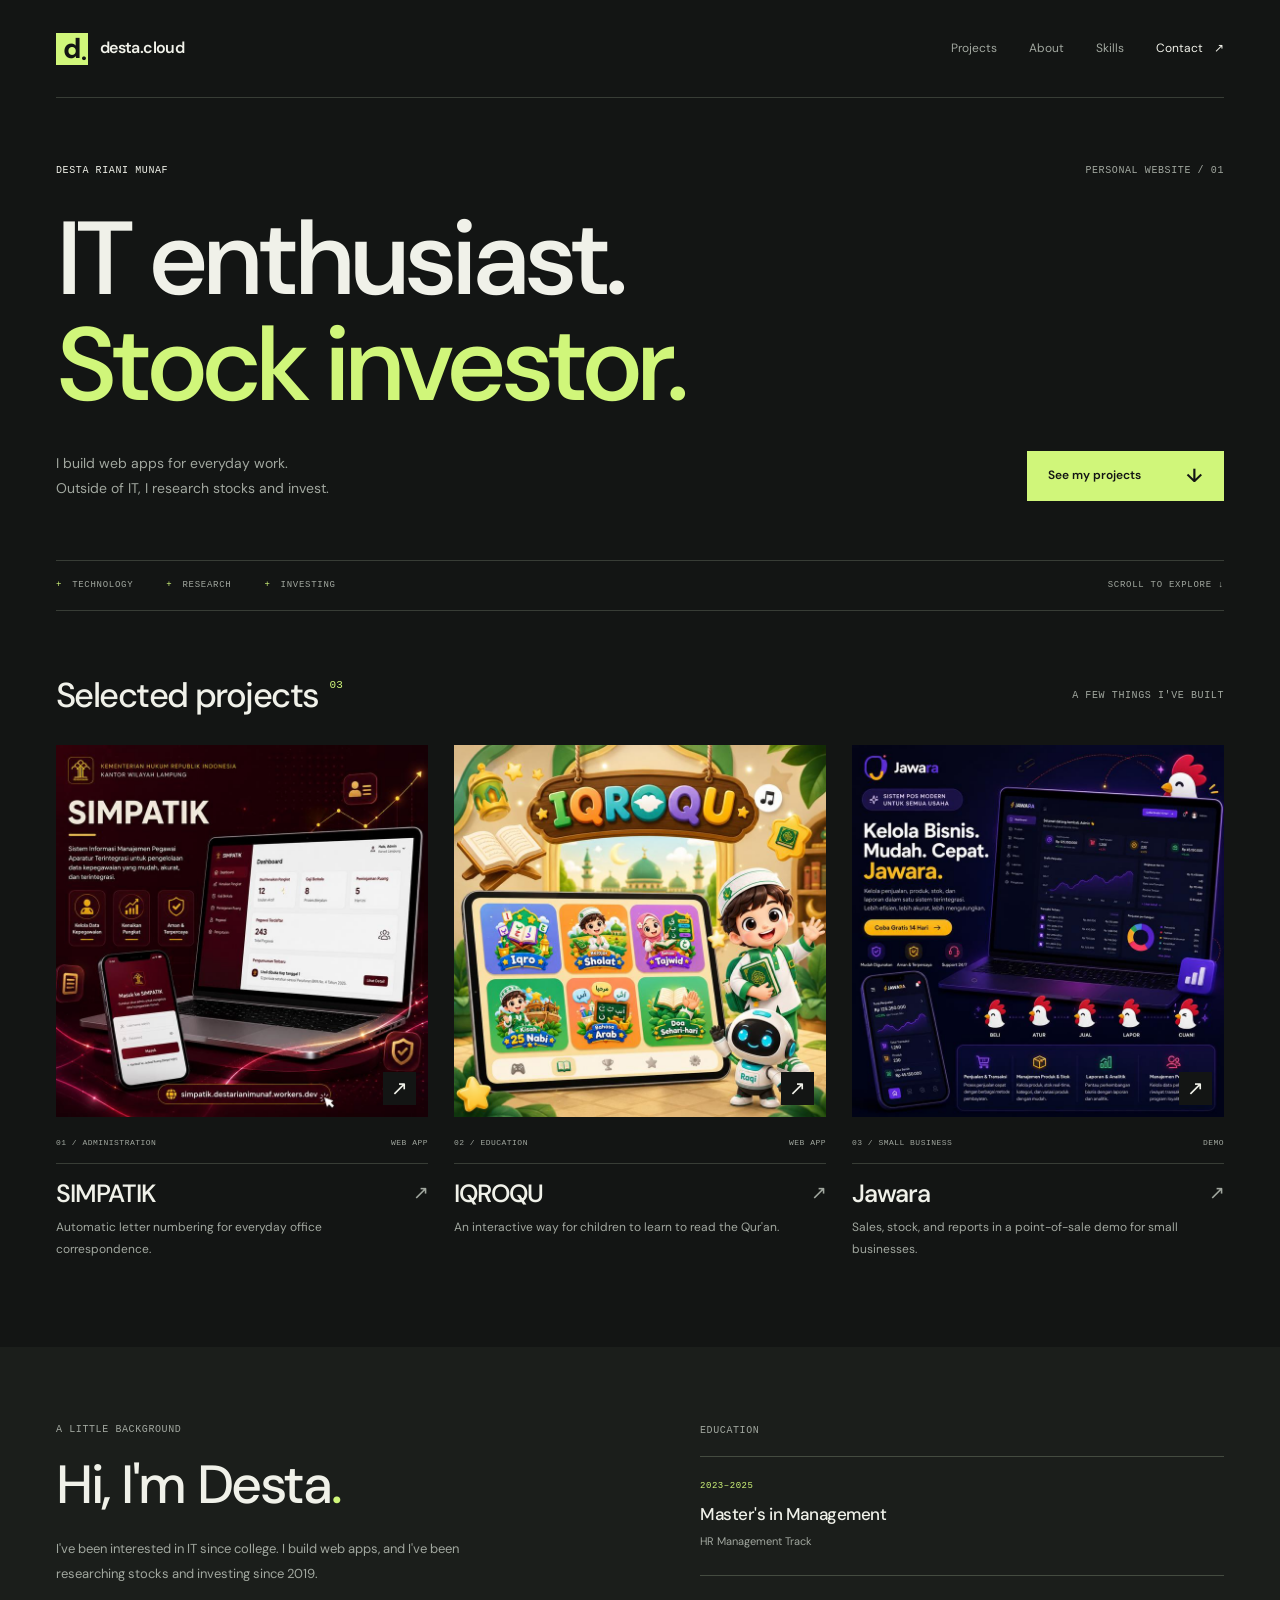
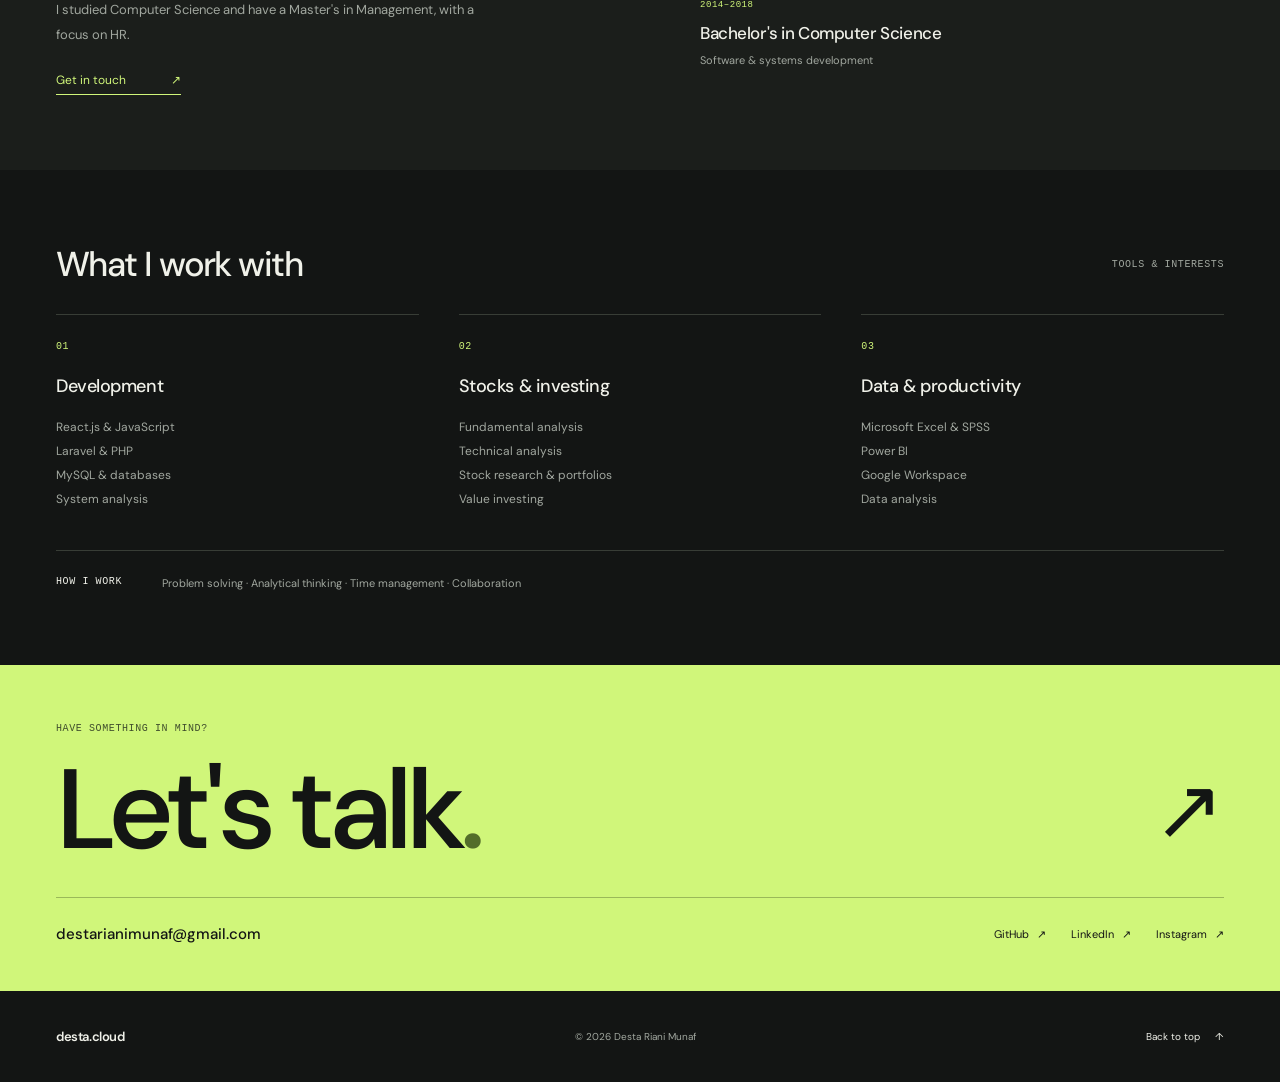
==== index.html @ 2fbb6d24 "Match the home link accessible name to its visible label Co-Authored-By: Devin AI <158243242+devin-a" ====
<!doctype html>
<html lang="en">
<head>
  <meta charset="utf-8">
  <meta name="viewport" content="width=device-width, initial-scale=1">
  <meta name="description" content="Desta Riani Munaf. IT enthusiast and stock investor. A selection of web projects, background, and contact details.">
  <meta name="theme-color" content="#131514">
  <title>Desta Riani Munaf | IT &amp; Investing</title>
  <link rel="icon" href="assets/favicon.svg" type="image/svg+xml">
  <link rel="preload" href="assets/dm-sans-latin.woff2" as="font" type="font/woff2" crossorigin>
  <link rel="stylesheet" href="styles.css">
  <script src="main.js" defer></script>
</head>
<body>
  <a class="skip-link" href="#main-content">Skip to content</a>
  <header class="site-header" id="home">
    <div class="wrap header-inner">
      <a class="wordmark" href="#home" aria-label="desta.cloud, home"><span class="brand-symbol" aria-hidden="true">d<span>.</span></span>desta.cloud</a>
      <nav class="navigation" aria-label="Main navigation" id="navigation">
        <a href="#karya">Projects</a><a href="#about">About</a><a href="#skills">Skills</a><a href="#contact">Contact <span aria-hidden="true">↗</span></a>
      </nav>
      <button class="menu-toggle" type="button" aria-expanded="false" aria-controls="navigation" hidden><span class="menu-label">Menu</span><span class="menu-icon" aria-hidden="true"></span></button>
    </div>
  </header>
  <main id="main-content">
    <section class="hero wrap" aria-labelledby="hero-title">
      <div class="hero-kicker"><p class="label">Desta Riani Munaf</p><span class="label hero-index">Personal website / 01</span></div>
      <h1 id="hero-title">IT enthusiast.<br><span>Stock investor.</span></h1>
      <div class="hero-bottom">
        <p>I build web apps for everyday work.<br>Outside of IT, I research stocks and invest.</p>
        <a class="button" href="#karya">See my projects <span aria-hidden="true">↓</span></a>
      </div>
      <div class="hero-rule" aria-hidden="true"><span>Technology</span><span>Research</span><span>Investing</span><span class="rule-end">Scroll to explore ↓</span></div>
    </section>
    <section class="work-section wrap" id="karya" aria-labelledby="work-title">
      <div class="section-heading"><h2 id="work-title">Selected projects<span class="count">03</span></h2><p class="label">A few things I've built</p></div>
      <div class="project-grid">
        <article class="project">
          <a class="project-cover" href="https://simpatik.destarianimunaf.workers.dev" target="_blank" rel="noopener noreferrer" aria-label="Open SIMPATIK (opens in a new tab)"><img src="assets/simpatik.jpg" alt="SIMPATIK project artwork showing the correspondence dashboard" width="760" height="760" loading="lazy"><span class="cover-link" aria-hidden="true">↗</span></a>
          <div class="project-meta label"><span>01 / Administration</span><span>Web app</span></div>
          <h3><a href="https://simpatik.destarianimunaf.workers.dev" target="_blank" rel="noopener noreferrer">SIMPATIK <span aria-hidden="true">↗</span><span class="sr-only"> (opens in a new tab)</span></a></h3>
          <p>Automatic letter numbering for everyday office correspondence.</p>
        </article>
        <article class="project">
          <a class="project-cover" href="https://iqroqu.destarianimunaf.workers.dev" target="_blank" rel="noopener noreferrer" aria-label="Open IQROQU (opens in a new tab)"><img src="assets/iqroqu.jpg" alt="IQROQU project artwork with Qur'an learning activities for children" width="760" height="760" loading="lazy"><span class="cover-link" aria-hidden="true">↗</span></a>
          <div class="project-meta label"><span>02 / Education</span><span>Web app</span></div>
          <h3><a href="https://iqroqu.destarianimunaf.workers.dev" target="_blank" rel="noopener noreferrer">IQROQU <span aria-hidden="true">↗</span><span class="sr-only"> (opens in a new tab)</span></a></h3>
          <p>An interactive way for children to learn to read the Qur'an.</p>
        </article>
        <article class="project">
          <a class="project-cover" href="https://destarianimunaf.github.io/jawara_demo/" target="_blank" rel="noopener noreferrer" aria-label="Open Jawara (opens in a new tab)"><img src="assets/jawara.jpg" alt="Jawara project artwork showing its point-of-sale dashboard" width="760" height="760" loading="lazy"><span class="cover-link" aria-hidden="true">↗</span></a>
          <div class="project-meta label"><span>03 / Small business</span><span>Demo</span></div>
          <h3><a href="https://destarianimunaf.github.io/jawara_demo/" target="_blank" rel="noopener noreferrer">Jawara <span aria-hidden="true">↗</span><span class="sr-only"> (opens in a new tab)</span></a></h3>
          <p>Sales, stock, and reports in a point-of-sale demo for small businesses.</p>
        </article>
      </div>
    </section>
    <section class="about-section" id="about" aria-labelledby="about-title">
      <div class="wrap about-grid">
        <div class="section-intro"><p class="label">A little background</p><h2 id="about-title">Hi, I'm Desta<span>.</span></h2><p>I've been interested in IT since college. I build web apps, and I've been researching stocks and investing since 2019.</p><p>I studied Computer Science and have a Master's in Management, with a focus on HR.</p><a class="inline-link" href="#contact">Get in touch <span aria-hidden="true">↗</span></a></div>
        <div class="education" id="education"><h3 class="label">Education</h3><div class="education-row"><span class="label">2023–2025</span><div><h4>Master's in Management</h4><p>HR Management Track</p></div></div><div class="education-row"><span class="label">2014–2018</span><div><h4>Bachelor's in Computer Science</h4><p>Software &amp; systems development</p></div></div></div>
      </div>
    </section>
    <section class="skills-section wrap" id="skills" aria-labelledby="skills-title">
      <div class="section-heading"><h2 id="skills-title">What I work with</h2><p class="label">Tools &amp; interests</p></div>
      <div class="skills-grid">
        <div class="skill-group"><span class="label skill-number">01</span><h3>Development</h3><ul><li>React.js &amp; JavaScript</li><li>Laravel &amp; PHP</li><li>MySQL &amp; databases</li><li>System analysis</li></ul></div>
        <div class="skill-group"><span class="label skill-number">02</span><h3>Stocks &amp; investing</h3><ul><li>Fundamental analysis</li><li>Technical analysis</li><li>Stock research &amp; portfolios</li><li>Value investing</li></ul></div>
        <div class="skill-group"><span class="label skill-number">03</span><h3>Data &amp; productivity</h3><ul><li>Microsoft Excel &amp; SPSS</li><li>Power BI</li><li>Google Workspace</li><li>Data analysis</li></ul></div>
      </div>
      <p class="working-style"><span class="label">How I work</span>Problem solving · Analytical thinking · Time management · Collaboration</p>
    </section>
    <section class="contact-section" id="contact" aria-labelledby="contact-title">
      <div class="wrap contact-inner"><p class="label">Have something in mind?</p><a class="contact-title" href="mailto:destarianimunaf@gmail.com"><h2 id="contact-title">Let's talk<span>.</span></h2><span class="contact-arrow" aria-hidden="true">↗</span></a><div class="contact-bottom"><a class="email-link" href="mailto:destarianimunaf@gmail.com">destarianimunaf@gmail.com</a><nav class="social-links" aria-label="Social links"><a href="https://github.com/destarianimunaf" target="_blank" rel="noopener noreferrer">GitHub <span aria-hidden="true">↗</span><span class="sr-only"> (opens in a new tab)</span></a><a href="https://linkedin.com/in/destarianimunaf" target="_blank" rel="noopener noreferrer">LinkedIn <span aria-hidden="true">↗</span><span class="sr-only"> (opens in a new tab)</span></a><a href="https://instagram.com/destarianimunaf" target="_blank" rel="noopener noreferrer">Instagram <span aria-hidden="true">↗</span><span class="sr-only"> (opens in a new tab)</span></a></nav></div></div>
    </section>
  </main>
  <footer class="site-footer wrap"><a class="footer-brand" href="#home">desta.cloud</a><p>© 2026 Desta Riani Munaf</p><a class="back-top" href="#home">Back to top <span aria-hidden="true">↑</span></a></footer>
</body>
</html>
---- styles.css ----
@font-face {
  font-family: "DM Sans";
  font-style: normal;
  font-weight: 100 1000;
  font-display: swap;
  src: url("assets/dm-sans-latin.woff2") format("woff2");
}

:root {
  --background: #131514;
  --surface: #1b1e1b;
  --text: #f0f1e9;
  --muted: #a1a79f;
  --line: #383d36;
  --accent: #d0f67a;
  --mono: "SFMono-Regular", Consolas, "Liberation Mono", monospace;
  color-scheme: dark;
}
* { box-sizing: border-box; }
html { scroll-behavior: smooth; scroll-padding-top: 32px; }
body { margin: 0; color: var(--text); background: var(--background); font-family: "DM Sans", sans-serif; font-size: 15px; line-height: 1.65; -webkit-font-smoothing: antialiased; }
::selection { background: var(--accent); color: var(--background); }
a { color: inherit; text-decoration: none; }
button { font: inherit; }
img { display: block; max-width: 100%; height: auto; }
h1, h2, h3, h4, p { margin: 0; }
h1, h2, h3, h4 { line-height: 1.1; }
:focus-visible { outline: 2px solid var(--accent); outline-offset: 6px; }
.wrap { width: min(1240px, calc(100% - 112px)); margin-inline: auto; }
.label { color: var(--muted); font: 10px/1.6 var(--mono); letter-spacing: .06em; text-transform: uppercase; }
.sr-only { position: absolute; width: 1px; height: 1px; padding: 0; overflow: hidden; clip-path: inset(50%); white-space: nowrap; border: 0; }
.skip-link { position: fixed; top: -100px; left: 16px; z-index: 10; padding: 12px 20px; background: var(--accent); color: var(--background); }
.skip-link:focus { top: 12px; }

.header-inner { min-height: 98px; display: flex; align-items: center; justify-content: space-between; border-bottom: 1px solid var(--line); }
.wordmark { display: inline-flex; align-items: center; gap: 12px; font-size: 16px; font-weight: 600; letter-spacing: -.04em; }
.brand-symbol { display: grid; place-content: center; position: relative; width: 32px; height: 32px; background: var(--accent); color: var(--background); font-size: 28px; font-weight: 800; line-height: 1; }
.brand-symbol > span { position: absolute; right: 2px; bottom: 1px; font-size: 23px; }
.navigation { display: flex; align-items: center; gap: 32px; }
.navigation a { color: var(--muted); padding: 10px 0; font-size: 12px; }
.navigation a:last-child { color: var(--text); }
.navigation a span { margin-left: 8px; }
.navigation a:hover, .social-links a:hover, .back-top:hover, .email-link:hover { color: var(--accent); }
.menu-toggle { display: none; }

.hero { padding-top: 65px; }
.hero-kicker { display: flex; align-items: center; justify-content: space-between; }
.hero-kicker > p { color: var(--text); }
h1 { margin-top: 27px; font-size: clamp(60px, 8.1vw, 118px); font-weight: 550; line-height: 1.02; letter-spacing: -.065em; }
h1 > span { color: var(--accent); }
.hero-bottom { margin-top: 33px; display: flex; align-items: flex-end; justify-content: space-between; gap: 24px; }
.hero-bottom > p { color: var(--muted); font-size: 14px; line-height: 1.8; }
.button { display: inline-flex; align-items: center; justify-content: space-between; gap: 45px; padding: 14px 20px; color: var(--background); background: var(--accent); font-size: 12px; font-weight: 600; border: 1px solid var(--accent); }
.button > span { font-size: 19px; line-height: 1; }
.button:hover { background: var(--text); border-color: var(--text); }
.hero-rule { display: flex; gap: 33px; margin-top: 59px; padding: 17px 0; border-top: 1px solid var(--line); border-bottom: 1px solid var(--line); color: var(--muted); text-transform: uppercase; font: 9px/1.7 var(--mono); letter-spacing: .08em; }
.hero-rule > span:not(:last-child)::before { content: "+"; color: var(--accent); margin-right: 10px; }
.hero-rule .rule-end { margin-left: auto; }

.work-section { padding-top: 66px; padding-bottom: 86px; }
.section-heading { display: flex; align-items: center; justify-content: space-between; gap: 24px; margin-bottom: 30px; }
h2 { font-size: clamp(28px, 2.7vw, 38px); font-weight: 500; letter-spacing: -.045em; }
.count { display: inline-block; margin-left: 11px; vertical-align: top; color: var(--accent); font: 11px/1.5 var(--mono); letter-spacing: 0; }
.project-grid { display: grid; grid-template-columns: repeat(3, minmax(0, 1fr)); gap: 26px; }
.project-cover { position: relative; display: block; overflow: hidden; background: var(--surface); aspect-ratio: 1; }
.project-cover img { width: 100%; height: 100%; object-fit: cover; transition: transform .25s ease; }
.project-cover:hover img { transform: scale(1.025); }
.cover-link { position: absolute; right: 12px; bottom: 12px; width: 33px; height: 33px; display: grid; place-content: center; background: var(--background); color: var(--text); font-size: 20px; }
.project-meta { display: flex; align-items: center; justify-content: space-between; gap: 10px; margin-top: 20px; padding-bottom: 13px; border-bottom: 1px solid var(--line); font-size: 8px; }
.project h3 { margin-top: 16px; font-size: 25px; font-weight: 550; letter-spacing: -.04em; }
.project h3 a { display: flex; align-items: center; justify-content: space-between; }
.project h3 a > span[aria-hidden] { color: var(--muted); font-size: 19px; }
.project h3 a:hover, .project h3 a:hover > span[aria-hidden] { color: var(--accent); }
.project > p { max-width: 340px; margin-top: 10px; color: var(--muted); font-size: 12px; line-height: 1.8; }

.about-section { background: var(--surface); padding: 75px 0; }
.about-grid { display: grid; grid-template-columns: 1fr 1fr; gap: 120px; align-items: center; }
.section-intro h2 { margin-top: 18px; font-size: clamp(35px, 4.2vw, 58px); }
.section-intro h2 > span { color: var(--accent); }
.section-intro > p:not(.label) { max-width: 430px; color: var(--muted); margin-top: 22px; font-size: 13px; line-height: 1.9; }
.section-intro > p + p:not(.label) { margin-top: 12px; }
.inline-link { display: inline-flex; align-items: center; gap: 45px; margin-top: 23px; padding-bottom: 4px; border-bottom: 1px solid var(--accent); color: var(--accent); font-size: 12px; }
.inline-link:hover { color: var(--text); border-color: var(--text); }
.education > h3 { padding-bottom: 17px; }
.education-row { padding: 22px 0 25px; border-top: 1px solid #444b40; display: flex; flex-direction: column; gap: 10px; }
.education-row > span { color: var(--accent); font-size: 9px; }
.education-row h4 { font-weight: 500; font-size: 17px; line-height: 1.4; letter-spacing: -.025em; }
.education-row p { color: var(--muted); font-size: 11px; margin-top: 5px; }

.skills-section { padding-top: 76px; padding-bottom: 73px; }
.skills-grid { display: grid; grid-template-columns: repeat(3, minmax(0, 1fr)); gap: 40px; }
.skill-group { border-top: 1px solid var(--line); padding-top: 17px; }
.skill-number { color: var(--accent); }
.skill-group h3 { font-size: 18px; letter-spacing: -.025em; font-weight: 500; margin-top: 20px; }
.skill-group ul { list-style: none; padding: 0; margin: 18px 0 0; color: var(--muted); font-size: 12px; line-height: 2; }
.working-style { display: flex; gap: 40px; padding-top: 23px; margin-top: 39px; border-top: 1px solid var(--line); font-size: 11px; color: var(--muted); }
.working-style > span { flex: 0 0 auto; color: var(--text); }

.contact-section { background: var(--accent); color: var(--background); padding: 56px 0 45px; }
.contact-section .label { color: #404e2d; }
.contact-title { display: flex; align-items: center; justify-content: space-between; gap: 25px; margin-top: 17px; border-bottom: 1px solid #9ab959; padding-bottom: 30px; }
.contact-title:focus-visible, .contact-section a:focus-visible { outline-color: var(--background); }
.contact-title h2 { font-size: clamp(65px, 8.8vw, 120px); font-weight: 550; line-height: 1; letter-spacing: -.065em; }
.contact-title h2 > span { color: #536d2a; }
.contact-arrow { font-size: 85px; line-height: 1; font-weight: 300; transition: transform .2s ease; }
.contact-title:hover .contact-arrow { transform: translate(4px, -4px); }
.contact-bottom { display: flex; align-items: center; justify-content: space-between; gap: 30px; margin-top: 24px; }
.email-link { font-size: 15px; font-weight: 500; overflow-wrap: anywhere; }
.social-links { display: flex; gap: 25px; font-size: 11px; }
.social-links a > span[aria-hidden] { margin-left: 5px; }
.contact-section .email-link:hover, .contact-section .social-links a:hover { color: var(--background); text-decoration: underline; text-underline-offset: 5px; }
.site-footer { min-height: 91px; display: flex; align-items: center; justify-content: space-between; gap: 20px; }
.footer-brand { font-weight: 600; font-size: 13px; letter-spacing: -.03em; }
.site-footer > p { font-size: 10px; color: var(--muted); }
.back-top { font-size: 10px; }
.back-top span { margin-left: 12px; }

@media (max-width: 1000px) {
  .wrap { width: calc(100% - 72px); }
  .hero { padding-top: 53px; }
  h1 { font-size: clamp(60px, 9vw, 90px); }
  .project-grid { gap: 20px; }
  .project-meta { font-size: 7px; letter-spacing: 0; }
  .project h3 { font-size: 23px; }
  .about-grid { gap: 65px; }
  .contact-bottom { align-items: flex-start; }
  .social-links { gap: 15px; }
}
@media (max-width: 700px) {
  .wrap { width: calc(100% - 40px); }
  .header-inner { min-height: 78px; flex-wrap: wrap; }
  .wordmark { font-size: 14px; gap: 9px; }
  .brand-symbol { width: 29px; height: 29px; font-size: 25px; }
  .navigation { width: 100%; order: 3; padding: 9px 0 18px; justify-content: space-between; gap: 12px; }
  .navigation a { font-size: 11px; }
  .js .menu-toggle { display: flex; align-items: center; gap: 12px; padding: 13px 0 13px 13px; background: none; border: 0; color: var(--text); font-size: 11px; cursor: pointer; }
  .menu-icon, .menu-icon::after { display: block; width: 17px; height: 1px; background: currentColor; }
  .menu-icon { position: relative; }
  .menu-icon::after { content: ""; position: absolute; top: 5px; }
  .menu-toggle[aria-expanded="true"] .menu-icon { transform: rotate(45deg); }
  .menu-toggle[aria-expanded="true"] .menu-icon::after { top: 0; transform: rotate(90deg); }
  .js .navigation { display: none; }
  .js .navigation.is-open { display: flex; }
  .hero { padding-top: 38px; }
  .hero-kicker .label { font-size: 9px; }
  .hero-index { display: none; }
  h1 { margin-top: 23px; font-size: clamp(39px, 9.7vw, 65px); letter-spacing: -.06em; line-height: 1.12; }
  .hero-bottom { display: block; margin-top: 24px; }
  .hero-bottom > p { font-size: 12px; }
  .button { margin-top: 24px; padding: 12px 16px; font-size: 11px; gap: 35px; }
  .hero-rule { margin-top: 34px; gap: 0; justify-content: space-between; font-size: 7px; }
  .hero-rule > span:not(:last-child)::before { margin-right: 7px; }
  .hero-rule .rule-end { display: none; }
  .work-section { padding-top: 37px; padding-bottom: 48px; }
  .section-heading { align-items: flex-start; margin-bottom: 22px; }
  .section-heading > p { display: none; }
  h2 { font-size: 27px; }
  .count { font-size: 9px; margin-left: 8px; }
  .project-grid { grid-template-columns: 1fr; gap: 35px; }
  .project-cover { aspect-ratio: 1.08; }
  .project-meta { margin-top: 15px; font-size: 8px; letter-spacing: .03em; }
  .project h3 { font-size: 25px; }
  .project > p { max-width: 100%; font-size: 12px; }
  .about-section { padding: 44px 0 29px; }
  .about-grid { grid-template-columns: 1fr; gap: 37px; }
  .section-intro h2 { font-size: 37px; }
  .section-intro > p:not(.label) { font-size: 12px; margin-top: 17px; }
  .education-row { padding-block: 19px; }
  .skills-section { padding-top: 45px; padding-bottom: 42px; }
  .skills-grid { grid-template-columns: 1fr; gap: 24px; }
  .skill-group { display: grid; grid-template-columns: 31px 1fr; column-gap: 8px; padding-top: 17px; }
  .skill-number { padding-top: 3px; }
  .skill-group h3 { margin-top: 0; font-size: 17px; line-height: 1.4; }
  .skill-group ul { grid-column: 2; margin-top: 10px; }
  .working-style { display: block; margin-top: 28px; font-size: 10px; line-height: 2; }
  .working-style > span { display: block; margin-bottom: 8px; }
  .contact-section { padding: 37px 0 31px; }
  .contact-title { padding-bottom: 23px; }
  .contact-title h2 { font-size: clamp(58px, 16vw, 90px); }
  .contact-arrow { font-size: 52px; }
  .contact-bottom { display: block; margin-top: 20px; }
  .email-link { font-size: 13px; }
  .social-links { gap: 24px; margin-top: 22px; font-size: 10px; }
  .site-footer { display: grid; grid-template-columns: 1fr auto; gap: 8px; padding-block: 24px; }
  .site-footer > p { order: 3; grid-column: 1 / -1; font-size: 9px; }
}
@media (prefers-reduced-motion: reduce) {
  html { scroll-behavior: auto; }
  *, *::before, *::after { transition: none !important; }
}
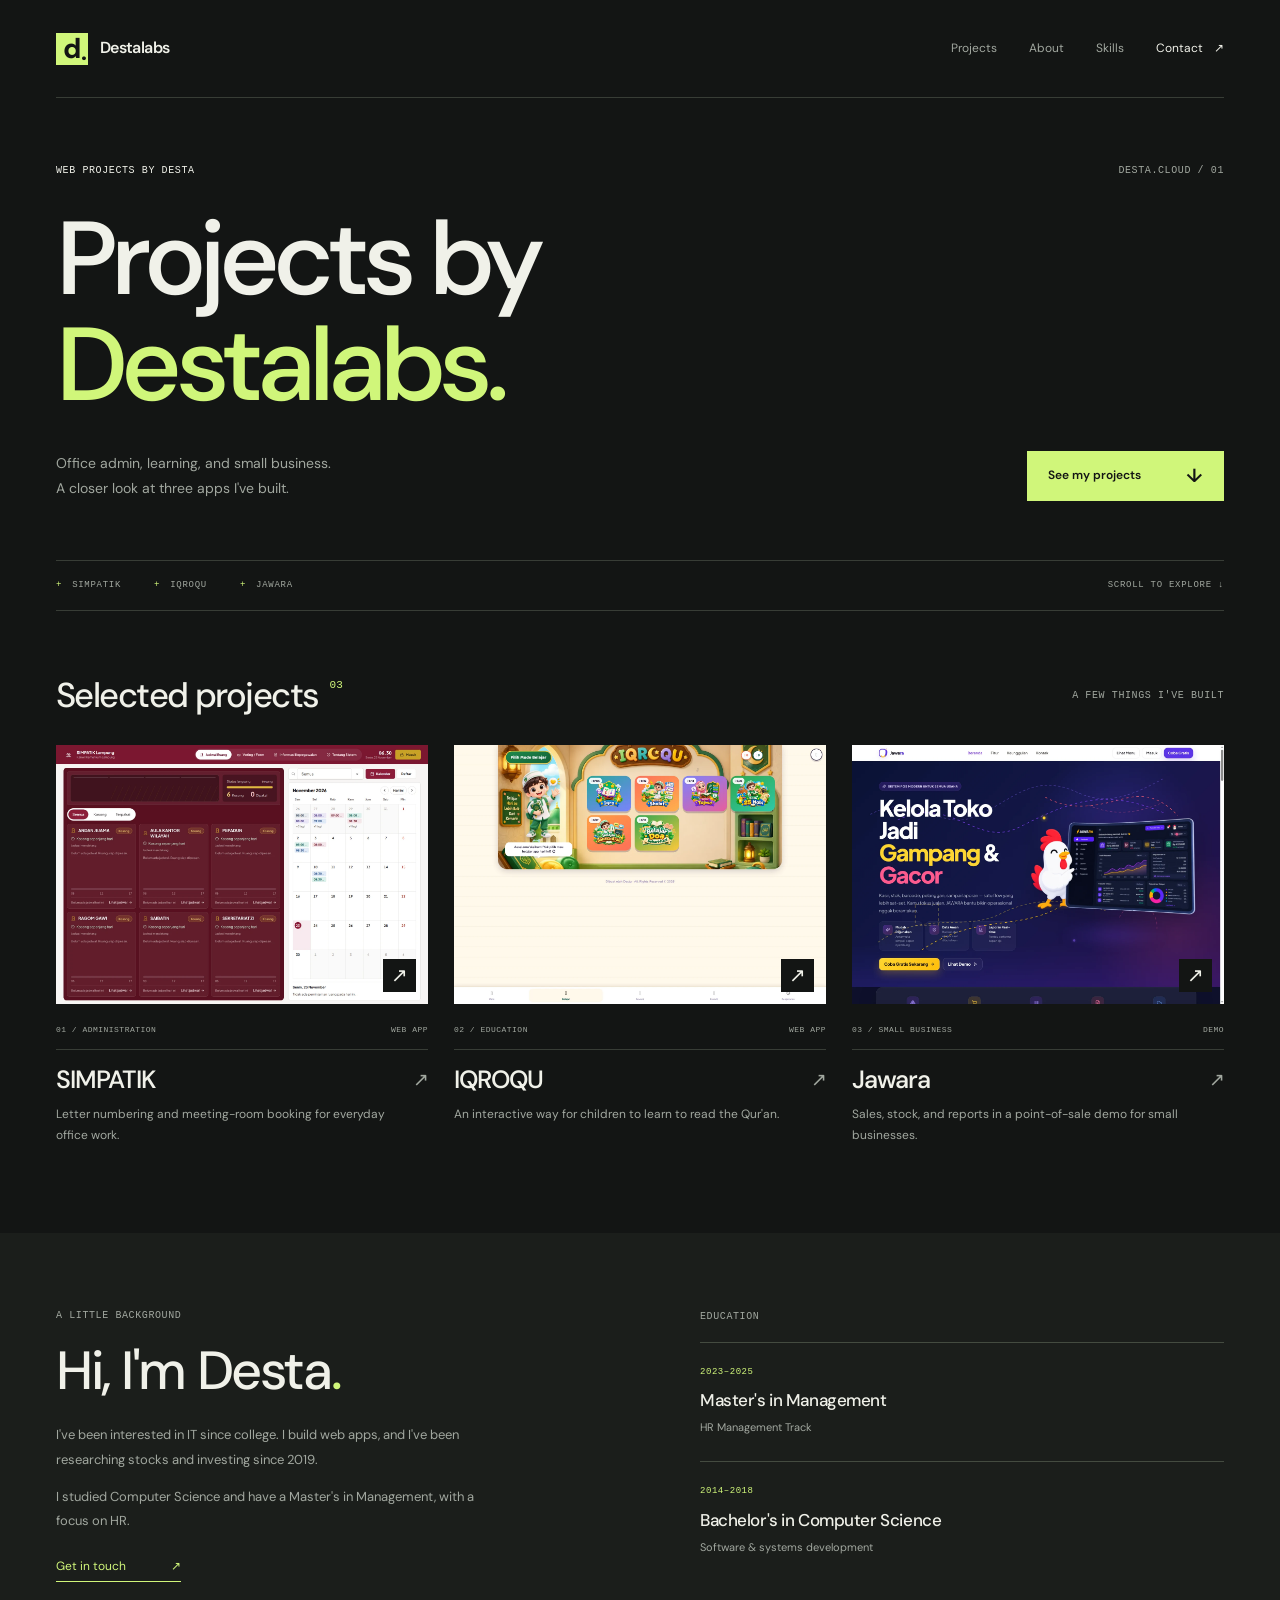
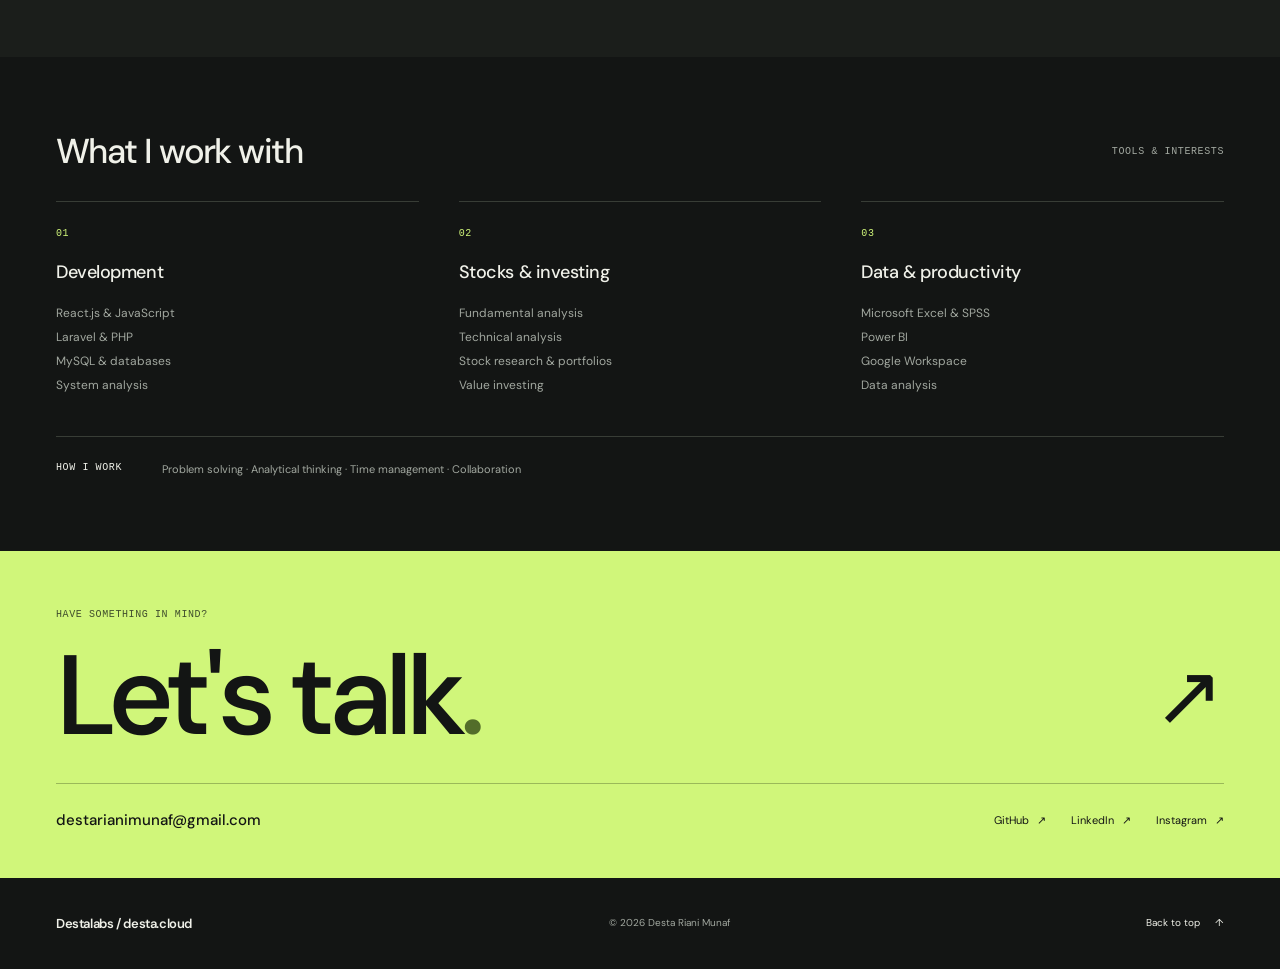
==== commit 589d1877: "Show real project landing pages under the Destalabs name Co-Authored-By: Devin AI <158243242+devin-a" ====
--- a/index.html
+++ b/index.html
@@ -3,9 +3,9 @@
 <head>
   <meta charset="utf-8">
   <meta name="viewport" content="width=device-width, initial-scale=1">
-  <meta name="description" content="Desta Riani Munaf. IT enthusiast and stock investor. A selection of web projects, background, and contact details.">
+  <meta name="description" content="Destalabs: web projects by Desta Riani Munaf. Explore SIMPATIK, IQROQU, and Jawara through real views of each app.">
   <meta name="theme-color" content="#131514">
-  <title>Desta Riani Munaf | IT &amp; Investing</title>
+  <title>Destalabs | Web projects by Desta</title>
   <link rel="icon" href="assets/favicon.svg" type="image/svg+xml">
   <link rel="preload" href="assets/dm-sans-latin.woff2" as="font" type="font/woff2" crossorigin>
   <link rel="stylesheet" href="styles.css">
@@ -15,7 +15,7 @@
   <a class="skip-link" href="#main-content">Skip to content</a>
   <header class="site-header" id="home">
     <div class="wrap header-inner">
-      <a class="wordmark" href="#home" aria-label="desta.cloud, home"><span class="brand-symbol" aria-hidden="true">d<span>.</span></span>desta.cloud</a>
+      <a class="wordmark" href="#home" aria-label="Destalabs, home"><span class="brand-symbol" aria-hidden="true">d<span>.</span></span>Destalabs</a>
       <nav class="navigation" aria-label="Main navigation" id="navigation">
         <a href="#karya">Projects</a><a href="#about">About</a><a href="#skills">Skills</a><a href="#contact">Contact <span aria-hidden="true">↗</span></a>
       </nav>
@@ -24,31 +24,31 @@
   </header>
   <main id="main-content">
     <section class="hero wrap" aria-labelledby="hero-title">
-      <div class="hero-kicker"><p class="label">Desta Riani Munaf</p><span class="label hero-index">Personal website / 01</span></div>
-      <h1 id="hero-title">IT enthusiast.<br><span>Stock investor.</span></h1>
+      <div class="hero-kicker"><p class="label">Web projects by Desta</p><span class="label hero-index">desta.cloud / 01</span></div>
+      <h1 id="hero-title">Projects by<br><span>Destalabs.</span></h1>
       <div class="hero-bottom">
-        <p>I build web apps for everyday work.<br>Outside of IT, I research stocks and invest.</p>
+        <p>Office admin, learning, and small business.<br>A closer look at three apps I've built.</p>
         <a class="button" href="#karya">See my projects <span aria-hidden="true">↓</span></a>
       </div>
-      <div class="hero-rule" aria-hidden="true"><span>Technology</span><span>Research</span><span>Investing</span><span class="rule-end">Scroll to explore ↓</span></div>
+      <div class="hero-rule" aria-hidden="true"><span>SIMPATIK</span><span>IQROQU</span><span>Jawara</span><span class="rule-end">Scroll to explore ↓</span></div>
     </section>
     <section class="work-section wrap" id="karya" aria-labelledby="work-title">
       <div class="section-heading"><h2 id="work-title">Selected projects<span class="count">03</span></h2><p class="label">A few things I've built</p></div>
       <div class="project-grid">
         <article class="project">
-          <a class="project-cover" href="https://simpatik.destarianimunaf.workers.dev" target="_blank" rel="noopener noreferrer" aria-label="Open SIMPATIK (opens in a new tab)"><img src="assets/simpatik.jpg" alt="SIMPATIK project artwork showing the correspondence dashboard" width="760" height="760" loading="lazy"><span class="cover-link" aria-hidden="true">↗</span></a>
+          <a class="project-cover" href="https://simpatik.destarianimunaf.workers.dev" target="_blank" rel="noopener noreferrer" aria-label="Open SIMPATIK (opens in a new tab)"><img src="assets/simpatik-preview.webp" alt="SIMPATIK live home page showing room availability and its meeting calendar" width="1440" height="1000" loading="lazy"><span class="cover-link" aria-hidden="true">↗</span></a>
           <div class="project-meta label"><span>01 / Administration</span><span>Web app</span></div>
           <h3><a href="https://simpatik.destarianimunaf.workers.dev" target="_blank" rel="noopener noreferrer">SIMPATIK <span aria-hidden="true">↗</span><span class="sr-only"> (opens in a new tab)</span></a></h3>
-          <p>Automatic letter numbering for everyday office correspondence.</p>
+          <p>Letter numbering and meeting-room booking for everyday office work.</p>
         </article>
         <article class="project">
-          <a class="project-cover" href="https://iqroqu.destarianimunaf.workers.dev" target="_blank" rel="noopener noreferrer" aria-label="Open IQROQU (opens in a new tab)"><img src="assets/iqroqu.jpg" alt="IQROQU project artwork with Qur'an learning activities for children" width="760" height="760" loading="lazy"><span class="cover-link" aria-hidden="true">↗</span></a>
+          <a class="project-cover" href="https://iqroqu.destarianimunaf.workers.dev" target="_blank" rel="noopener noreferrer" aria-label="Open IQROQU (opens in a new tab)"><img src="assets/iqroqu-preview.webp" alt="IQROQU live home page with its illustrated learning map and lesson choices" width="1440" height="1000" loading="lazy"><span class="cover-link" aria-hidden="true">↗</span></a>
           <div class="project-meta label"><span>02 / Education</span><span>Web app</span></div>
           <h3><a href="https://iqroqu.destarianimunaf.workers.dev" target="_blank" rel="noopener noreferrer">IQROQU <span aria-hidden="true">↗</span><span class="sr-only"> (opens in a new tab)</span></a></h3>
           <p>An interactive way for children to learn to read the Qur'an.</p>
         </article>
         <article class="project">
-          <a class="project-cover" href="https://destarianimunaf.github.io/jawara_demo/" target="_blank" rel="noopener noreferrer" aria-label="Open Jawara (opens in a new tab)"><img src="assets/jawara.jpg" alt="Jawara project artwork showing its point-of-sale dashboard" width="760" height="760" loading="lazy"><span class="cover-link" aria-hidden="true">↗</span></a>
+          <a class="project-cover" href="https://destarianimunaf.github.io/jawara_demo/" target="_blank" rel="noopener noreferrer" aria-label="Open Jawara (opens in a new tab)"><img src="assets/jawara-preview.webp" alt="Jawara live landing page with its point-of-sale dashboard preview" width="1440" height="1000" loading="lazy"><span class="cover-link" aria-hidden="true">↗</span></a>
           <div class="project-meta label"><span>03 / Small business</span><span>Demo</span></div>
           <h3><a href="https://destarianimunaf.github.io/jawara_demo/" target="_blank" rel="noopener noreferrer">Jawara <span aria-hidden="true">↗</span><span class="sr-only"> (opens in a new tab)</span></a></h3>
           <p>Sales, stock, and reports in a point-of-sale demo for small businesses.</p>
@@ -74,6 +74,6 @@
       <div class="wrap contact-inner"><p class="label">Have something in mind?</p><a class="contact-title" href="mailto:destarianimunaf@gmail.com"><h2 id="contact-title">Let's talk<span>.</span></h2><span class="contact-arrow" aria-hidden="true">↗</span></a><div class="contact-bottom"><a class="email-link" href="mailto:destarianimunaf@gmail.com">destarianimunaf@gmail.com</a><nav class="social-links" aria-label="Social links"><a href="https://github.com/destarianimunaf" target="_blank" rel="noopener noreferrer">GitHub <span aria-hidden="true">↗</span><span class="sr-only"> (opens in a new tab)</span></a><a href="https://linkedin.com/in/destarianimunaf" target="_blank" rel="noopener noreferrer">LinkedIn <span aria-hidden="true">↗</span><span class="sr-only"> (opens in a new tab)</span></a><a href="https://instagram.com/destarianimunaf" target="_blank" rel="noopener noreferrer">Instagram <span aria-hidden="true">↗</span><span class="sr-only"> (opens in a new tab)</span></a></nav></div></div>
     </section>
   </main>
-  <footer class="site-footer wrap"><a class="footer-brand" href="#home">desta.cloud</a><p>© 2026 Desta Riani Munaf</p><a class="back-top" href="#home">Back to top <span aria-hidden="true">↑</span></a></footer>
+  <footer class="site-footer wrap"><a class="footer-brand" href="#home">Destalabs / desta.cloud</a><p>© 2026 Desta Riani Munaf</p><a class="back-top" href="#home">Back to top <span aria-hidden="true">↑</span></a></footer>
 </body>
 </html>
--- a/styles.css
+++ b/styles.css
@@ -62,7 +62,7 @@
 h2 { font-size: clamp(28px, 2.7vw, 38px); font-weight: 500; letter-spacing: -.045em; }
 .count { display: inline-block; margin-left: 11px; vertical-align: top; color: var(--accent); font: 11px/1.5 var(--mono); letter-spacing: 0; }
 .project-grid { display: grid; grid-template-columns: repeat(3, minmax(0, 1fr)); gap: 26px; }
-.project-cover { position: relative; display: block; overflow: hidden; background: var(--surface); aspect-ratio: 1; }
+.project-cover { position: relative; display: block; overflow: hidden; background: var(--surface); aspect-ratio: 1.44; }
 .project-cover img { width: 100%; height: 100%; object-fit: cover; transition: transform .25s ease; }
 .project-cover:hover img { transform: scale(1.025); }
 .cover-link { position: absolute; right: 12px; bottom: 12px; width: 33px; height: 33px; display: grid; place-content: center; background: var(--background); color: var(--text); font-size: 20px; }
@@ -157,7 +157,7 @@
   h2 { font-size: 27px; }
   .count { font-size: 9px; margin-left: 8px; }
   .project-grid { grid-template-columns: 1fr; gap: 35px; }
-  .project-cover { aspect-ratio: 1.08; }
+  .project-cover { aspect-ratio: 1.44; }
   .project-meta { margin-top: 15px; font-size: 8px; letter-spacing: .03em; }
   .project h3 { font-size: 25px; }
   .project > p { max-width: 100%; font-size: 12px; }
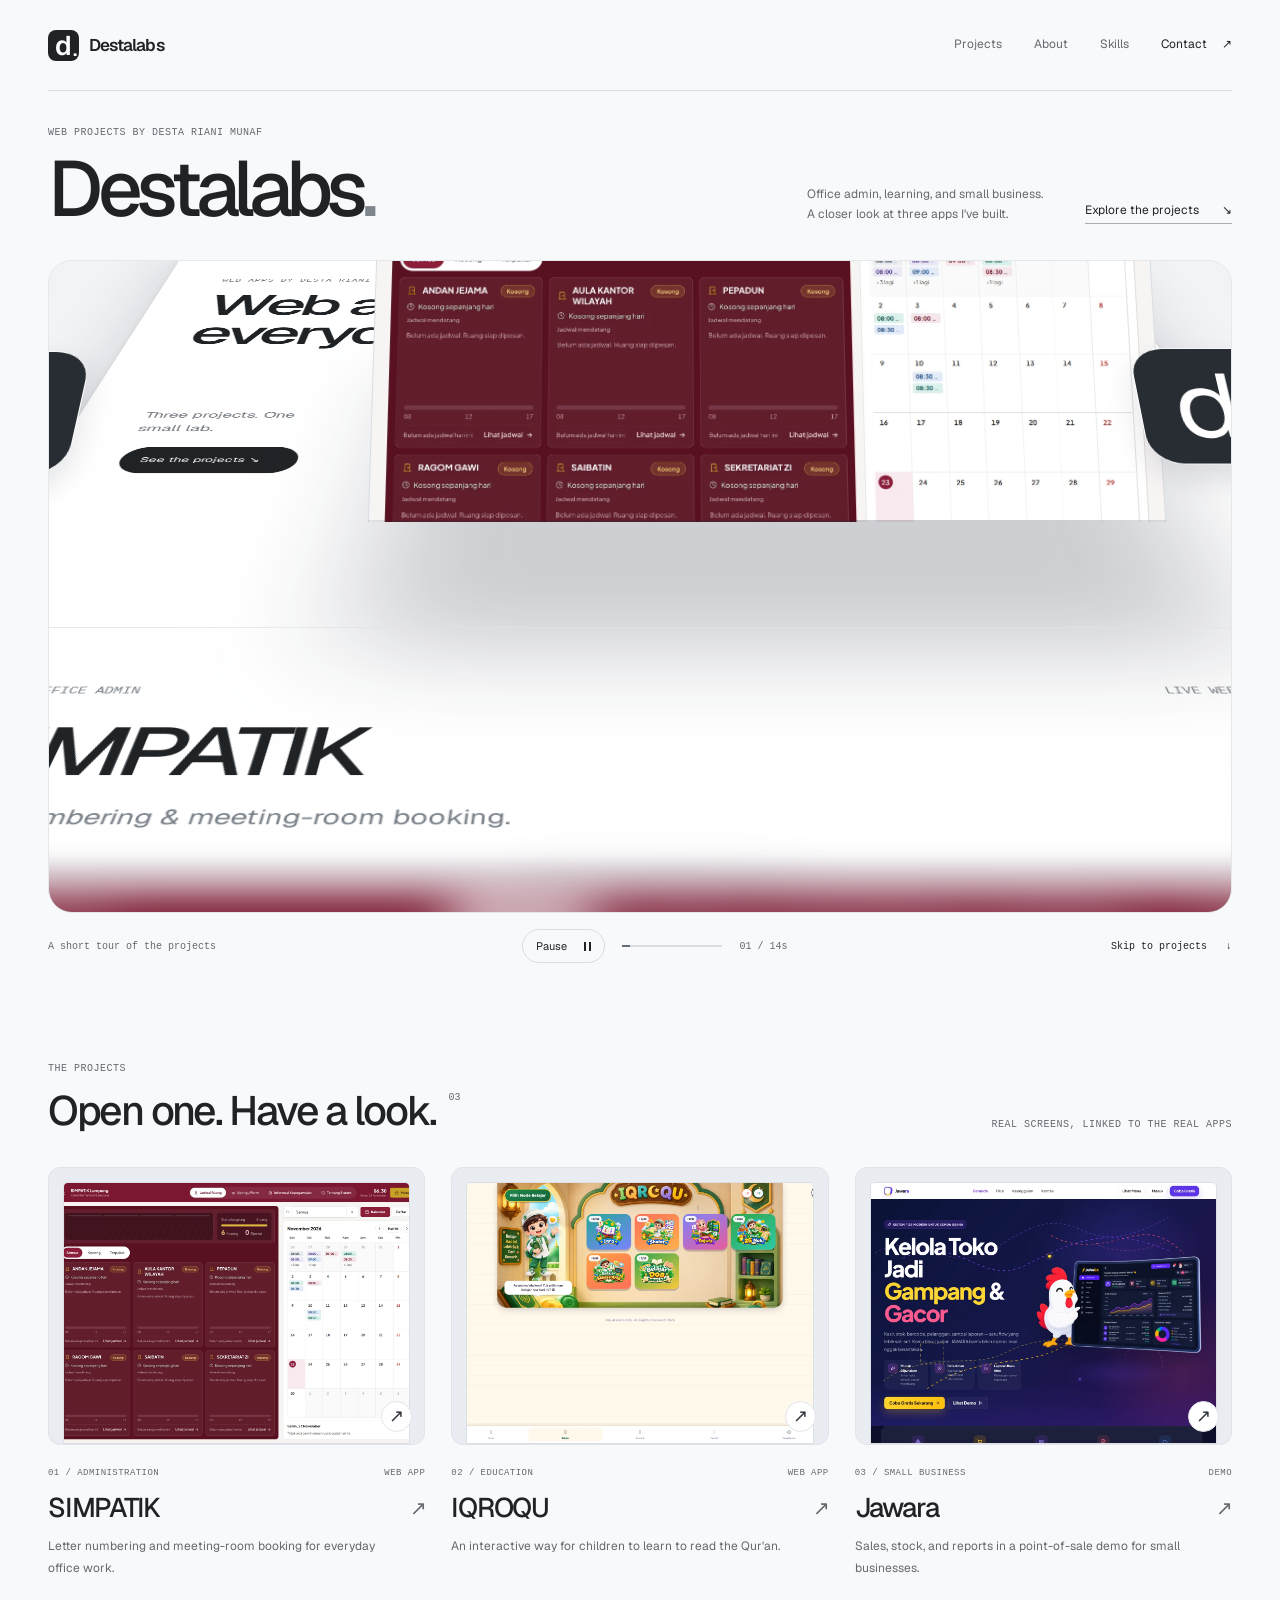
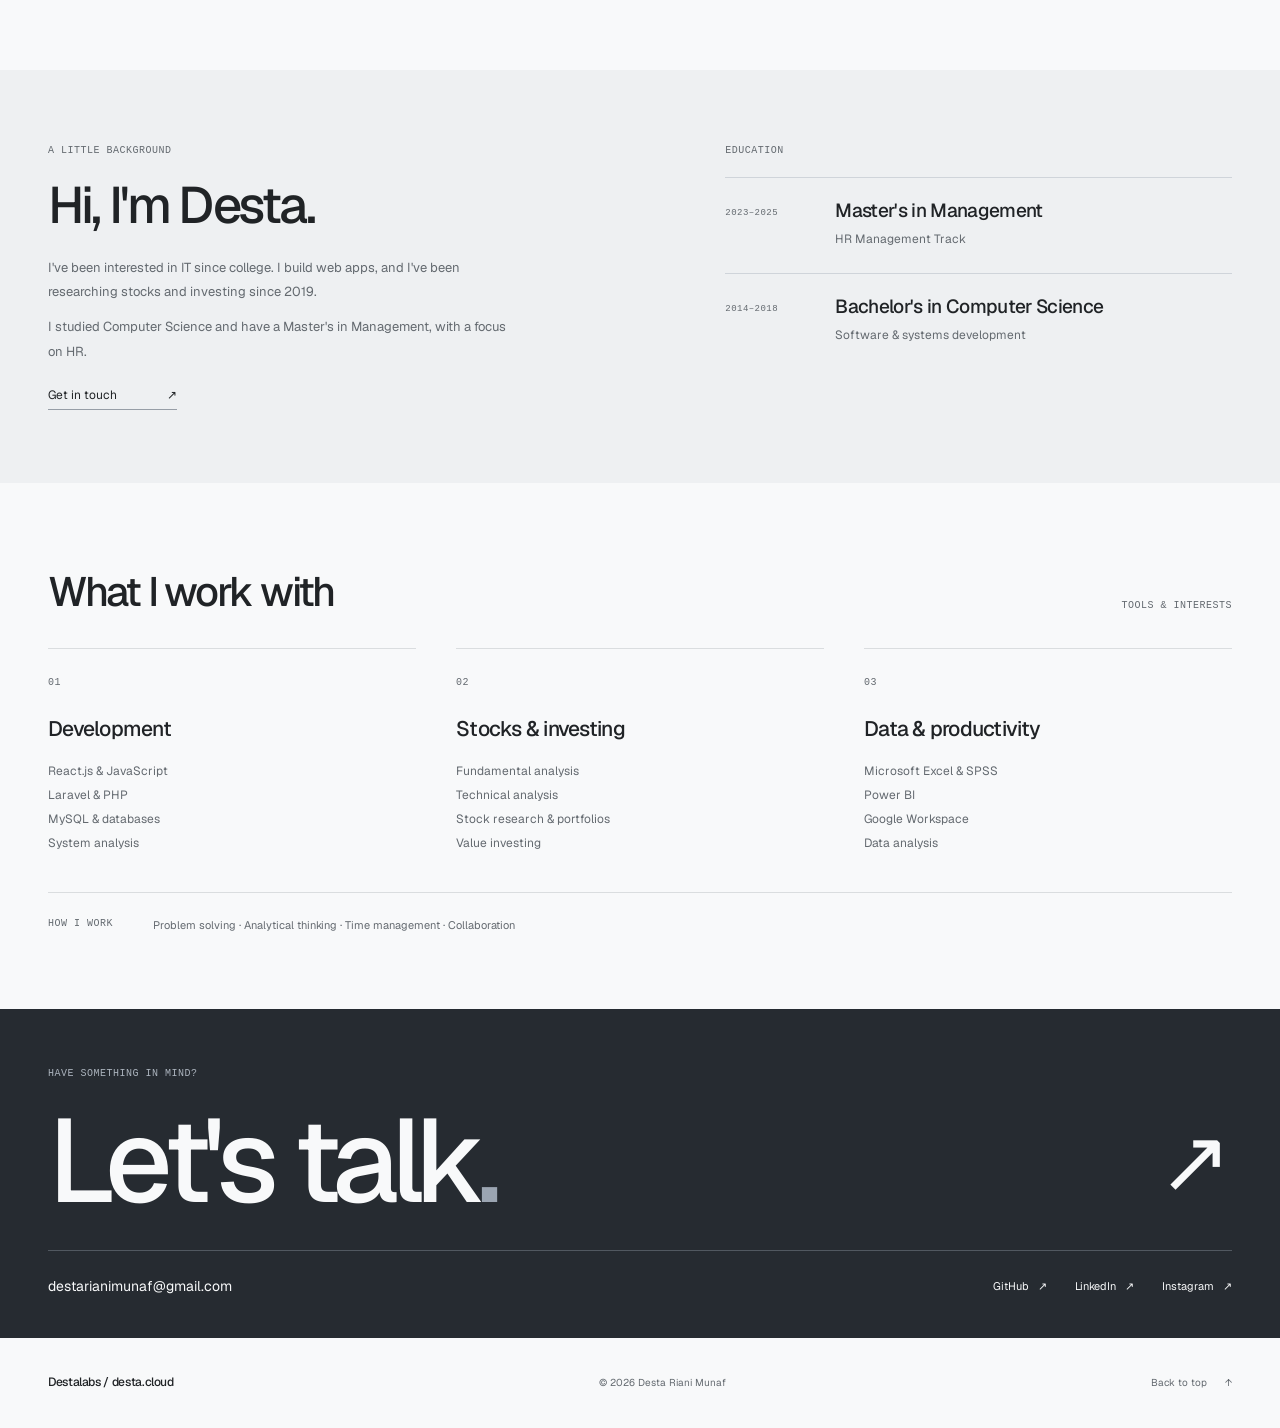
==== commit dcda709c: "Add a live Destalabs project fly-over with accessible playback Co-Authored-By: Devin AI <158243242+d" ====
--- a/index.html
+++ b/index.html
@@ -4,12 +4,13 @@
   <meta charset="utf-8">
   <meta name="viewport" content="width=device-width, initial-scale=1">
   <meta name="description" content="Destalabs: web projects by Desta Riani Munaf. Explore SIMPATIK, IQROQU, and Jawara through real views of each app.">
-  <meta name="theme-color" content="#131514">
+  <meta name="theme-color" content="#f8f9fa">
   <title>Destalabs | Web projects by Desta</title>
   <link rel="icon" href="assets/favicon.svg" type="image/svg+xml">
-  <link rel="preload" href="assets/dm-sans-latin.woff2" as="font" type="font/woff2" crossorigin>
-  <link rel="stylesheet" href="styles.css">
+  <link rel="preload" href="assets/geist-latin.woff2" as="font" type="font/woff2" crossorigin>
+  <link rel="stylesheet" href="assets/site.css">
   <script src="main.js" defer></script>
+  <script type="module" src="assets/flyover.js"></script>
 </head>
 <body>
   <a class="skip-link" href="#main-content">Skip to content</a>
@@ -24,16 +25,58 @@
   </header>
   <main id="main-content">
     <section class="hero wrap" aria-labelledby="hero-title">
-      <div class="hero-kicker"><p class="label">Web projects by Desta</p><span class="label hero-index">desta.cloud / 01</span></div>
-      <h1 id="hero-title">Projects by<br><span>Destalabs.</span></h1>
-      <div class="hero-bottom">
-        <p>Office admin, learning, and small business.<br>A closer look at three apps I've built.</p>
-        <a class="button" href="#karya">See my projects <span aria-hidden="true">↓</span></a>
+      <div class="hero-heading">
+        <div><p class="label">Web projects by Desta Riani Munaf</p><h1 id="hero-title">Destalabs<span>.</span></h1></div>
+        <div class="hero-bottom"><p>Office admin, learning, and small business.<br>A closer look at three apps I've built.</p><a class="text-link" href="#karya">Explore the projects <span aria-hidden="true">↘</span></a></div>
       </div>
-      <div class="hero-rule" aria-hidden="true"><span>SIMPATIK</span><span>IQROQU</span><span>Jawara</span><span class="rule-end">Scroll to explore ↓</span></div>
+      <div class="studio" role="img" aria-label="A fly-over of the Destalabs project showcase. The same project screenshots and links are available below.">
+        <div class="static-preview" aria-hidden="true"><span class="static-title">A few things I've built.</span><div class="static-screens"><img src="assets/iqroqu-preview.webp" alt="" width="1440" height="1000"><img src="assets/simpatik-preview.webp" alt="" width="1440" height="1000" fetchpriority="high"><img src="assets/jawara-preview.webp" alt="" width="1440" height="1000"></div><span class="static-caption">SIMPATIK / IQROQU / JAWARA</span></div>
+        <div class="film-frame" aria-hidden="true">
+          <div class="film-camera">
+            <div class="film-world">
+              <div class="sheet-floor"></div>
+              <div class="sheet-hero">
+                <div class="sheet-nav"><span class="sheet-wordmark">d. / Destalabs</span><span>Projects &nbsp;&nbsp; About &nbsp;&nbsp; Contact ↗</span></div>
+                <p class="sheet-eyebrow">WEB APPS BY DESTA RIANI MUNAF</p>
+                <h2>Web apps for<br>everyday tasks.</h2>
+                <div class="sheet-hero-meta"><span>Three projects. One small lab.</span><span class="sheet-button">See the projects ↘</span></div>
+                <div class="hero-browser layer-shadow"></div>
+                <div class="hero-browser sheet-browser" data-layer="560"><div class="browser-bar"><i></i><i></i><i></i><span>simpatik.destarianimunaf.workers.dev</span></div><img src="assets/simpatik-preview.webp" alt="" width="1440" height="1000"></div>
+              </div>
+              <div class="sheet-sections">
+                <div class="sheet-project">
+                  <div class="sheet-project-meta"><span>01 / OFFICE ADMIN</span><span>LIVE WEB APP ↗</span></div><h3>SIMPATIK</h3><p>Letter numbering &amp; meeting-room booking.</p>
+                  <div class="sheet-project-screen layer-shadow"></div><div class="sheet-project-screen sheet-browser" data-layer="1530"><div class="browser-bar"><i></i><i></i><i></i><span>simpatik.destarianimunaf.workers.dev</span></div><img src="assets/simpatik-preview.webp" alt="" width="1440" height="1000"></div>
+                  <div class="sheet-tags"><span>Correspondence</span><span>Room availability</span><span>Meeting calendar</span></div>
+                </div>
+                <div class="sheet-project">
+                  <div class="sheet-project-meta"><span>02 / LEARNING</span><span>LIVE WEB APP ↗</span></div><h3>IQROQU</h3><p>An interactive way to learn to read the Qur'an.</p>
+                  <div class="sheet-project-screen layer-shadow"></div><div class="sheet-project-screen sheet-browser" data-layer="2780"><div class="browser-bar"><i></i><i></i><i></i><span>iqroqu.destarianimunaf.workers.dev</span></div><img src="assets/iqroqu-preview.webp" alt="" width="1440" height="1000"></div>
+                  <div class="sheet-tags"><span>Hijaiyah letters</span><span>Guided lessons</span><span>For children</span></div>
+                </div>
+                <div class="sheet-project">
+                  <div class="sheet-project-meta"><span>03 / SMALL BUSINESS</span><span>OPEN DEMO ↗</span></div><h3>Jawara</h3><p>Sales, stock, and reports in one place.</p>
+                  <div class="sheet-project-screen layer-shadow"></div><div class="sheet-project-screen sheet-browser" data-layer="4030"><div class="browser-bar"><i></i><i></i><i></i><span>destarianimunaf.github.io/jawara_demo</span></div><img src="assets/jawara-preview.webp" alt="" width="1440" height="1000"></div>
+                  <div class="sheet-tags"><span>Point of sale</span><span>Inventory</span><span>Reports</span></div>
+                </div>
+                <div class="sheet-about"><p class="sheet-eyebrow">THE PERSON BEHIND THE PROJECTS</p><h3>Built by Desta.</h3><p>Computer Science &amp; Management.<br>Web development, data, and a curiosity for how things work.</p><span>Desta Riani Munaf / Indonesia</span></div>
+                <div class="sheet-footer"><p>HAVE SOMETHING IN MIND?</p><h3>Let's talk.</h3><span>destarianimunaf@gmail.com ↗</span><div>Destalabs / desta.cloud</div></div>
+              </div>
+              <span class="logo-tile">d.</span><span class="logo-tile">d.</span><span class="logo-tile">d.</span><span class="logo-tile">d.</span>
+            </div>
+          </div>
+          <div class="end-title"><span class="end-badge">d. &nbsp; Destalabs</span><p class="end-line">Web apps by Desta.</p><p class="end-line end-tail">Take a closer look.</p></div>
+        </div>
+      </div>
+      <div class="studio-footer">
+        <p class="motion-note">Three projects. Real interfaces.</p>
+        <div class="film-controls" hidden><button class="playback" type="button" aria-label="Play fly-over"><span>Play</span><i aria-hidden="true"></i></button><progress max="14.5" value="0" aria-label="Fly-over progress"></progress><span class="film-clock">00 / 14s</span></div>
+        <a class="skip-film" href="#karya">Skip to projects <span aria-hidden="true">↓</span></a>
+      </div>
+      <p class="film-status sr-only" aria-live="polite"></p>
     </section>
     <section class="work-section wrap" id="karya" aria-labelledby="work-title">
-      <div class="section-heading"><h2 id="work-title">Selected projects<span class="count">03</span></h2><p class="label">A few things I've built</p></div>
+      <div class="section-heading"><div><p class="label">The projects</p><h2 id="work-title">Open one. Have a look.<span class="count">03</span></h2></div><p class="label">Real screens, linked to the real apps</p></div>
       <div class="project-grid">
         <article class="project">
           <a class="project-cover" href="https://simpatik.destarianimunaf.workers.dev" target="_blank" rel="noopener noreferrer" aria-label="Open SIMPATIK (opens in a new tab)"><img src="assets/simpatik-preview.webp" alt="SIMPATIK live home page showing room availability and its meeting calendar" width="1440" height="1000" loading="lazy"><span class="cover-link" aria-hidden="true">↗</span></a>
--- a/assets/site.css
+++ b/assets/site.css
@@ -0,0 +1,254 @@
+@font-face { font-family: Geist; font-style: normal; font-weight: 400 700; font-display: swap; src: url("geist-latin.woff2") format("woff2"); }
+@font-face { font-family: "Instrument Serif"; font-style: italic; font-weight: 400; font-display: swap; src: url("instrument-serif-italic-latin.woff2") format("woff2"); }
+:root { --background: #f8f9fa; --surface: #eef0f2; --text: #202326; --muted: #646a70; --line: #dadddf; --accent: #202326; --mono: "SFMono-Regular", Consolas, monospace; color-scheme: light; }
+* { box-sizing: border-box; }
+html { scroll-behavior: smooth; scroll-padding-top: 28px; }
+body { margin: 0; color: var(--text); background: var(--background); font: 15px/1.65 Geist, sans-serif; -webkit-font-smoothing: antialiased; }
+::selection { background: #d9e5fa; color: #202326; }
+a { color: inherit; text-decoration: none; }
+button { font: inherit; }
+button, a { -webkit-tap-highlight-color: transparent; }
+img { display: block; max-width: 100%; height: auto; }
+h1, h2, h3, h4, p { margin: 0; }
+h1, h2, h3, h4 { line-height: 1.1; font-weight: 500; }
+:focus-visible { outline: 2px solid #2455b9; outline-offset: 6px; }
+.wrap { width: min(1360px, calc(100% - 96px)); margin-inline: auto; }
+.label { color: var(--muted); font: 10px/1.6 var(--mono); letter-spacing: .05em; text-transform: uppercase; }
+.sr-only { position: absolute; width: 1px; height: 1px; padding: 0; overflow: hidden; clip-path: inset(50%); white-space: nowrap; border: 0; }
+.skip-link { position: fixed; top: -100px; left: 16px; z-index: 20; padding: 12px 20px; background: var(--text); color: white; }
+.skip-link:focus { top: 12px; }
+[hidden] { display: none !important; }
+.header-inner { min-height: 91px; display: flex; align-items: center; justify-content: space-between; border-bottom: 1px solid var(--line); }
+.wordmark { display: inline-flex; align-items: center; gap: 10px; font-size: 17px; font-weight: 600; letter-spacing: -.055em; }
+.brand-symbol { position: relative; display: grid; place-content: center; width: 31px; height: 31px; border-radius: 8px; background: var(--text); color: white; font-size: 27px; font-weight: 600; line-height: 1; }
+.brand-symbol > span { position: absolute; right: 3px; bottom: 2px; font-size: 19px; }
+.navigation { display: flex; gap: 32px; align-items: center; }
+.navigation a { color: var(--muted); font-size: 12px; padding-block: 12px; }
+.navigation a:hover { color: var(--text); }
+.navigation a:last-child { color: var(--text); }
+.navigation a span { margin-left: 12px; }
+.menu-toggle { display: none; }
+.hero { padding-top: 34px; }
+.hero-heading { display: flex; align-items: flex-end; justify-content: space-between; gap: 35px; padding-bottom: 29px; }
+h1 { margin-top: 6px; font-size: clamp(58px, 6.1vw, 90px); letter-spacing: -.075em; line-height: 1.08; }
+h1 > span { color: #7f858c; }
+.hero-bottom { display: flex; gap: 42px; align-items: flex-end; padding-bottom: 7px; }
+.hero-bottom p { font-size: 12px; color: var(--muted); line-height: 1.7; }
+.text-link { font-size: 12px; white-space: nowrap; border-bottom: 1px solid #aaaeb2; padding-bottom: 3px; }
+.text-link span { margin-left: 20px; }
+.text-link:hover { border-color: currentColor; }
+.studio { position: relative; overflow: hidden; isolation: isolate; height: clamp(520px, 51vw, 760px); border: 1px solid #e5e8eb; border-radius: 24px; background: radial-gradient(ellipse at 50% 38%, #f9fbfb 10%, #f2f3f6 80%); }
+.film-frame { display: none; position: absolute; top: 0; left: 0; transform-origin: 0 0; pointer-events: none; }
+.film-ready .film-frame { display: block; }
+.film-camera { position: absolute; inset: 0; perspective-origin: 50% 50%; }
+.film-world { position: absolute; top: 50%; left: 50%; width: 1200px; height: 6000px; transform-origin: 50% 0; transform-style: preserve-3d; font-family: Geist, sans-serif; color: #202326; }
+.sheet-floor { position: absolute; inset: 0 0 auto; height: 6000px; border-radius: 24px; background: white; box-shadow: 0 28px 100px #1a213329, 0 3px 12px #1a213312; transform: translateZ(-2px); }
+.sheet-hero, .sheet-sections, .sheet-project { position: relative; transform-style: preserve-3d; }
+.sheet-hero { height: 900px; padding: 0 72px; }
+.sheet-nav { position: absolute; left: 72px; right: 72px; top: 50px; display: flex; justify-content: space-between; align-items: center; font-size: 15px; }
+.sheet-wordmark { font-size: 24px; font-weight: 600; letter-spacing: -.05em; }
+.sheet-eyebrow { font: 12px/1.5 var(--mono); letter-spacing: .08em; color: #666c74; }
+.sheet-hero > .sheet-eyebrow { position: absolute; top: 138px; }
+.sheet-hero h2 { position: absolute; top: 181px; font-size: 84px; line-height: .98; letter-spacing: -.065em; font-weight: 500; }
+.sheet-hero-meta { position: absolute; top: 495px; left: 72px; width: 180px; font-size: 18px; color: #6a7077; }
+.sheet-button { display: block; margin-top: 26px; padding: 16px 20px; border-radius: 30px; background: #202326; color: white; font-size: 14px; white-space: nowrap; }
+.sheet-browser { background: white; border: 1px solid #d9dde2; border-radius: 14px; transform-origin: 50% 50%; backface-visibility: hidden; }
+.sheet-browser img { width: 100%; border-radius: 0 0 13px 13px; }
+.hero-browser { position: absolute; top: 340px; left: 340px; width: 760px; height: 554px; }
+.layer-shadow { background: #1a2133; opacity: .22; border-radius: 14px; filter: blur(10px); transform: translate(0, 8px); }
+.browser-bar { height: 26px; display: flex; align-items: center; gap: 5px; padding: 0 12px; border-bottom: 1px solid #e4e6e8; color: #747b85; background: #f5f6f8; border-radius: 14px 14px 0 0; }
+.browser-bar i { width: 5px; height: 5px; background: #c5c9ce; border-radius: 50%; }
+.browser-bar span { margin-inline: auto; font: 9px/1 var(--mono); }
+.sheet-project { height: 1250px; padding: 80px 72px 0; }
+.sheet-project::before { content: ""; position: absolute; top: 0; left: 72px; right: 72px; height: 1px; background: #e0e3e7; }
+.sheet-project-meta { display: flex; justify-content: space-between; font: 12px/1.5 var(--mono); color: #777e86; }
+.sheet-project h3 { margin-top: 22px; font-size: 80px; letter-spacing: -.065em; }
+.sheet-project > p { margin-top: 12px; font-size: 22px; color: #777e86; }
+.sheet-project-screen { position: absolute; left: 72px; top: 285px; width: 1056px; height: 760px; }
+.sheet-tags { position: absolute; bottom: 100px; display: flex; gap: 14px; font-size: 15px; color: #68707b; }
+.sheet-tags span { padding: 9px 18px; border: 1px solid #e0e3e7; border-radius: 30px; }
+.sheet-about { position: relative; height: 650px; padding: 100px 72px; background: #f1f3f6; }
+.sheet-about h3 { margin-top: 30px; font-size: 78px; letter-spacing: -.06em; }
+.sheet-about > p:not(.sheet-eyebrow) { margin-top: 25px; font-size: 26px; color: #6a7179; }
+.sheet-about > span { display: block; margin-top: 55px; font: 15px var(--mono); }
+.sheet-footer { position: relative; height: 700px; padding: 100px 72px; background: #24272b; color: #f8f9fa; border-radius: 0 0 24px 24px; }
+.sheet-footer > p { color: #b7bec6; font: 12px var(--mono); }
+.sheet-footer h3 { margin-top: 45px; font-size: 148px; letter-spacing: -.07em; }
+.sheet-footer > span { display: block; margin-top: 35px; font-size: 28px; }
+.sheet-footer > div { position: absolute; bottom: 60px; font-size: 20px; }
+.logo-tile { position: absolute; display: grid; place-content: center; width: 150px; height: 150px; border: 1px solid #fff; border-radius: 36px; background: #282d33; color: white; font-size: 116px; line-height: 1; letter-spacing: -.12em; padding-right: 12px; box-shadow: 0 18px 35px #1a213322; }
+.logo-tile:nth-last-child(2), .logo-tile:last-child { background: #e7ecf3; color: #262b32; }
+.end-title { position: absolute; top: 35px; left: 0; right: 0; text-align: center; opacity: 0; }
+.end-badge { display: inline-block; padding: 7px 21px; background: white; border: 1px solid #e9ebee; border-radius: 40px; font-size: 21px; line-height: 1.3; letter-spacing: -.04em; }
+.end-line { font-size: 74px; line-height: 1.12; letter-spacing: -.055em; font-weight: 500; margin-top: 14px; }
+.end-tail { font: italic 82px/1 "Instrument Serif", serif; color: #8b8b92; letter-spacing: -.025em; margin-top: 0; }
+.static-preview { height: 100%; display: flex; flex-direction: column; align-items: center; justify-content: center; padding: 40px 7%; }
+.film-ready .static-preview { display: none; }
+.static-title { font-size: clamp(24px, 3.2vw, 47px); font-weight: 500; letter-spacing: -.045em; }
+.static-screens { display: grid; grid-template-columns: repeat(3, 1fr); align-items: center; gap: 18px; margin-block: 60px 55px; }
+.static-screens img { border-radius: 8px; border: 1px solid #dce0e5; box-shadow: 0 16px 35px #1a213316; }
+.static-screens img:nth-child(2) { transform: scale(1.14); z-index: 1; }
+.static-caption { font: 9px var(--mono); color: var(--muted); letter-spacing: .12em; }
+.studio-footer { display: flex; align-items: center; justify-content: space-between; min-height: 66px; gap: 24px; color: var(--muted); font: 10px/1.5 var(--mono); }
+.film-controls { display: flex; align-items: center; gap: 17px; }
+.playback { display: inline-flex; justify-content: space-between; align-items: center; gap: 17px; min-width: 83px; padding: 9px 13px; border: 1px solid #dadddf; border-radius: 25px; background: transparent; color: var(--text); cursor: pointer; font: 11px Geist, sans-serif; }
+.playback:hover { background: #e8ebef; }
+.playback i { width: 7px; height: 9px; border-left: 7px solid currentColor; border-top: 4px solid transparent; border-bottom: 4px solid transparent; }
+.playback[data-playing="true"] i { border: 0; border-inline: 2px solid currentColor; }
+progress { appearance: none; width: 100px; height: 2px; border: 0; background: #dadddf; }
+progress::-webkit-progress-bar { background: #dadddf; }
+progress::-webkit-progress-value { background: #656d79; }
+progress::-moz-progress-bar { background: #656d79; }
+.film-clock { min-width: 65px; }
+.skip-film { color: var(--text); }
+.skip-film span { margin-left: 13px; }
+.work-section { padding-block: 82px 90px; }
+.section-heading { display: flex; align-items: flex-end; justify-content: space-between; gap: 25px; margin-bottom: 34px; }
+.section-heading h2 { margin-top: 11px; }
+h2 { font-size: clamp(30px, 3.2vw, 46px); font-weight: 500; letter-spacing: -.055em; }
+.count { display: inline-block; vertical-align: top; margin: 4px 0 0 13px; font: 10px var(--mono); letter-spacing: 0; color: var(--muted); }
+.project-grid { display: grid; grid-template-columns: repeat(3, minmax(0, 1fr)); gap: 26px; }
+.project-cover { position: relative; display: block; overflow: hidden; padding: 14px 14px 0; background: #e9ecf1; border: 1px solid #e0e4e8; border-radius: 12px; aspect-ratio: 1.36; }
+.project-cover img { width: 100%; height: 100%; object-fit: cover; object-position: top; border: 1px solid #dce0e5; border-radius: 5px 5px 0 0; transition: transform .25s ease; }
+.project-cover:hover img { transform: translateY(-4px); }
+.cover-link { position: absolute; bottom: 12px; right: 12px; display: grid; place-content: center; width: 31px; height: 31px; border-radius: 50%; background: white; border: 1px solid #e0e4e8; color: #30363d; font-size: 18px; }
+.project-meta { display: flex; justify-content: space-between; margin-top: 21px; font-size: 9px; }
+.project h3 { margin-top: 13px; font-size: 27px; letter-spacing: -.045em; }
+.project h3 a { display: flex; justify-content: space-between; align-items: center; }
+.project h3 a > span[aria-hidden] { color: var(--muted); font-size: 20px; }
+.project h3 a:hover { text-decoration: underline; text-underline-offset: 5px; }
+.project > p { max-width: 345px; margin-top: 12px; font-size: 12px; line-height: 1.9; color: var(--muted); }
+.about-section { background: #eef0f2; padding-block: 73px; }
+.about-grid { display: grid; grid-template-columns: 1.1fr 1fr; gap: 120px; }
+.section-intro h2 { margin-top: 18px; font-size: clamp(36px, 4vw, 60px); }
+.section-intro > p:not(.label) { max-width: 470px; margin-top: 22px; color: var(--muted); font-size: 13px; line-height: 1.9; }
+.section-intro > p + p:not(.label) { margin-top: 10px; }
+.inline-link { display: inline-flex; gap: 50px; margin-top: 22px; padding-bottom: 3px; border-bottom: 1px solid #979ea7; font-size: 12px; }
+.education h3 { margin-bottom: 18px; }
+.education-row { padding-block: 23px; border-top: 1px solid #cfd4da; display: grid; grid-template-columns: 80px 1fr; gap: 30px; }
+.education-row > span { padding-top: 5px; font-size: 9px; }
+.education-row h4 { font-size: 19px; letter-spacing: -.035em; }
+.education-row p { margin-top: 8px; color: var(--muted); font-size: 12px; }
+.skills-section { padding-block: 75px; }
+.skills-grid { display: grid; grid-template-columns: repeat(3, minmax(0, 1fr)); gap: 40px; }
+.skill-group { border-top: 1px solid var(--line); padding-top: 19px; }
+.skill-group h3 { margin-top: 24px; font-size: 21px; letter-spacing: -.035em; }
+.skill-group ul { list-style: none; padding: 0; margin: 19px 0 0; color: var(--muted); font-size: 12px; line-height: 2; }
+.working-style { display: flex; gap: 40px; margin-top: 37px; padding-top: 23px; border-top: 1px solid var(--line); font-size: 11px; color: var(--muted); }
+.working-style > span { flex-shrink: 0; }
+.contact-section { background: #262b31; color: #f8f9fa; padding-block: 57px 40px; }
+.contact-section .label { color: #abb3bd; }
+.contact-title { display: flex; align-items: center; justify-content: space-between; gap: 25px; margin-top: 20px; padding-bottom: 30px; border-bottom: 1px solid #515860; }
+.contact-title h2 { font-size: clamp(70px, 9.2vw, 136px); font-weight: 500; letter-spacing: -.065em; line-height: 1; }
+.contact-title h2 > span { color: #9ba5b2; }
+.contact-arrow { font-size: 88px; line-height: 1; font-weight: 300; transition: transform .2s ease; }
+.contact-title:hover .contact-arrow { transform: translate(4px, -4px); }
+.contact-bottom { display: flex; align-items: center; justify-content: space-between; gap: 25px; margin-top: 24px; }
+.email-link { font-size: 14px; overflow-wrap: anywhere; }
+.social-links { display: flex; gap: 28px; font-size: 11px; }
+.social-links a:hover, .email-link:hover { text-decoration: underline; text-underline-offset: 5px; }
+.social-links a > span[aria-hidden] { margin-left: 6px; }
+.site-footer { display: flex; align-items: center; justify-content: space-between; gap: 25px; min-height: 90px; }
+.footer-brand { font-size: 12px; font-weight: 500; letter-spacing: -.03em; }
+.site-footer > p, .back-top { color: var(--muted); font-size: 10px; }
+.back-top span { margin-left: 15px; }
+@media (max-width: 1100px) {
+  .wrap { width: calc(100% - 64px); }
+  .hero-bottom { display: block; }
+  .text-link { display: inline-block; margin-top: 10px; }
+  .project-grid { gap: 20px; }
+  .project-meta { font-size: 8px; }
+  .about-grid { gap: 60px; }
+  .education-row { display: block; }
+  .education-row > div { margin-top: 12px; }
+}
+@media (max-width: 700px) {
+  .wrap { width: calc(100% - 40px); }
+  .header-inner { min-height: 75px; flex-wrap: wrap; }
+  .wordmark { font-size: 16px; }
+  .navigation { width: 100%; order: 3; justify-content: space-between; padding-block: 4px 18px; gap: 12px; }
+  .navigation a { font-size: 11px; }
+  .js .menu-toggle { display: flex; align-items: center; gap: 13px; padding: 13px 0 13px 13px; border: 0; background: transparent; color: var(--text); font-size: 11px; cursor: pointer; }
+  .menu-icon, .menu-icon::after { display: block; width: 17px; height: 1px; background: currentColor; }
+  .menu-icon { position: relative; }
+  .menu-icon::after { content: ""; position: absolute; top: 5px; }
+  .menu-toggle[aria-expanded="true"] .menu-icon { transform: rotate(45deg); }
+  .menu-toggle[aria-expanded="true"] .menu-icon::after { top: 0; transform: rotate(90deg); }
+  .js .navigation { display: none; }
+  .js .navigation.is-open { display: flex; }
+  .hero { padding-top: 26px; }
+  .hero-heading { display: block; padding-bottom: 25px; }
+  .hero-heading .label { font-size: 8px; }
+  h1 { margin-top: 7px; font-size: 63px; }
+  .hero-bottom { display: flex; gap: 16px; align-items: flex-end; margin-top: 15px; padding: 0; justify-content: space-between; }
+  .hero-bottom p { font-size: 10px; line-height: 1.7; }
+  .text-link { max-width: 80px; white-space: normal; margin-top: 0; font-size: 10px; border: 0; }
+  .text-link span { margin-left: 5px; }
+  .studio { height: 440px; border-radius: 17px; }
+  .end-title { top: 65px; }
+  .end-badge { font-size: 28px; }
+  .end-line { font-size: 64px; margin-top: 25px; }
+  .end-tail { font-size: 73px; margin-top: 4px; }
+  .studio-footer { flex-wrap: wrap; gap: 12px 15px; padding-block: 17px; min-height: 0; }
+  .motion-note { flex-basis: 100%; font-size: 9px; }
+  .film-controls { gap: 12px; }
+  progress { width: 50px; }
+  .film-clock { font-size: 8px; min-width: 55px; }
+  .playback { min-width: 71px; font-size: 10px; padding: 10px 11px; }
+  .skip-film { margin-left: auto; font-size: 8px; }
+  .skip-film span { margin-left: 4px; }
+  .static-title { max-width: 240px; text-align: center; font-size: 29px; line-height: 1.2; }
+  .static-screens { display: flex; flex-direction: column; gap: 0; margin-block: 24px 16px; width: 83%; }
+  .static-screens img { display: none; }
+  .static-screens img:nth-child(2) { display: block; transform: none; }
+  .static-caption { font-size: 7px; }
+  .work-section { padding-block: 40px 48px; }
+  .section-heading { display: block; margin-bottom: 27px; }
+  .section-heading > p { display: none; }
+  .section-heading h2 { margin-top: 9px; }
+  h2 { font-size: 31px; letter-spacing: -.055em; }
+  .count { font-size: 8px; margin-left: 9px; }
+  .project-grid { grid-template-columns: 1fr; gap: 37px; }
+  .project-cover { padding: 13px 13px 0; border-radius: 10px; }
+  .project-meta { font-size: 8px; margin-top: 16px; }
+  .project h3 { font-size: 28px; margin-top: 10px; }
+  .project > p { max-width: 100%; font-size: 12px; margin-top: 9px; }
+  .about-section { padding-block: 43px; }
+  .about-grid { grid-template-columns: 1fr; gap: 36px; }
+  .section-intro h2 { font-size: 42px; }
+  .section-intro > p:not(.label) { font-size: 12px; margin-top: 17px; }
+  .education-row { display: grid; grid-template-columns: 65px 1fr; gap: 20px; }
+  .education-row > div { margin-top: 0; }
+  .education-row h4 { font-size: 18px; }
+  .skills-section { padding-block: 43px; }
+  .skills-grid { grid-template-columns: 1fr; gap: 24px; }
+  .skill-group { display: grid; grid-template-columns: 30px 1fr; column-gap: 10px; padding-top: 17px; }
+  .skill-number { padding-top: 4px; }
+  .skill-group h3 { margin-top: 0; font-size: 19px; }
+  .skill-group ul { grid-column: 2; margin-top: 10px; }
+  .working-style { display: block; margin-top: 25px; font-size: 10px; line-height: 1.8; }
+  .working-style > span { display: block; margin-bottom: 9px; }
+  .contact-section { padding-block: 37px 30px; }
+  .contact-title { padding-bottom: 23px; }
+  .contact-title h2 { font-size: 69px; }
+  .contact-arrow { font-size: 53px; }
+  .contact-bottom { display: block; margin-top: 20px; }
+  .email-link { font-size: 12px; }
+  .social-links { gap: 23px; margin-top: 24px; font-size: 10px; }
+  .site-footer { display: grid; grid-template-columns: 1fr auto; gap: 12px; padding-block: 24px; }
+  .site-footer > p { order: 3; grid-column: 1 / -1; font-size: 9px; }
+}
+@media (max-width: 360px) {
+  .wrap { width: calc(100% - 32px); }
+  h1 { font-size: 57px; }
+  .hero-bottom { display: block; }
+  .text-link { max-width: none; margin-top: 10px; }
+  .studio { height: 410px; }
+  .film-controls { gap: 8px; }
+  progress { width: 31px; }
+  .film-clock { display: none; }
+}
+@media (prefers-reduced-motion: reduce) {
+  html { scroll-behavior: auto; }
+  *, *::before, *::after { transition: none !important; animation: none !important; }
+}
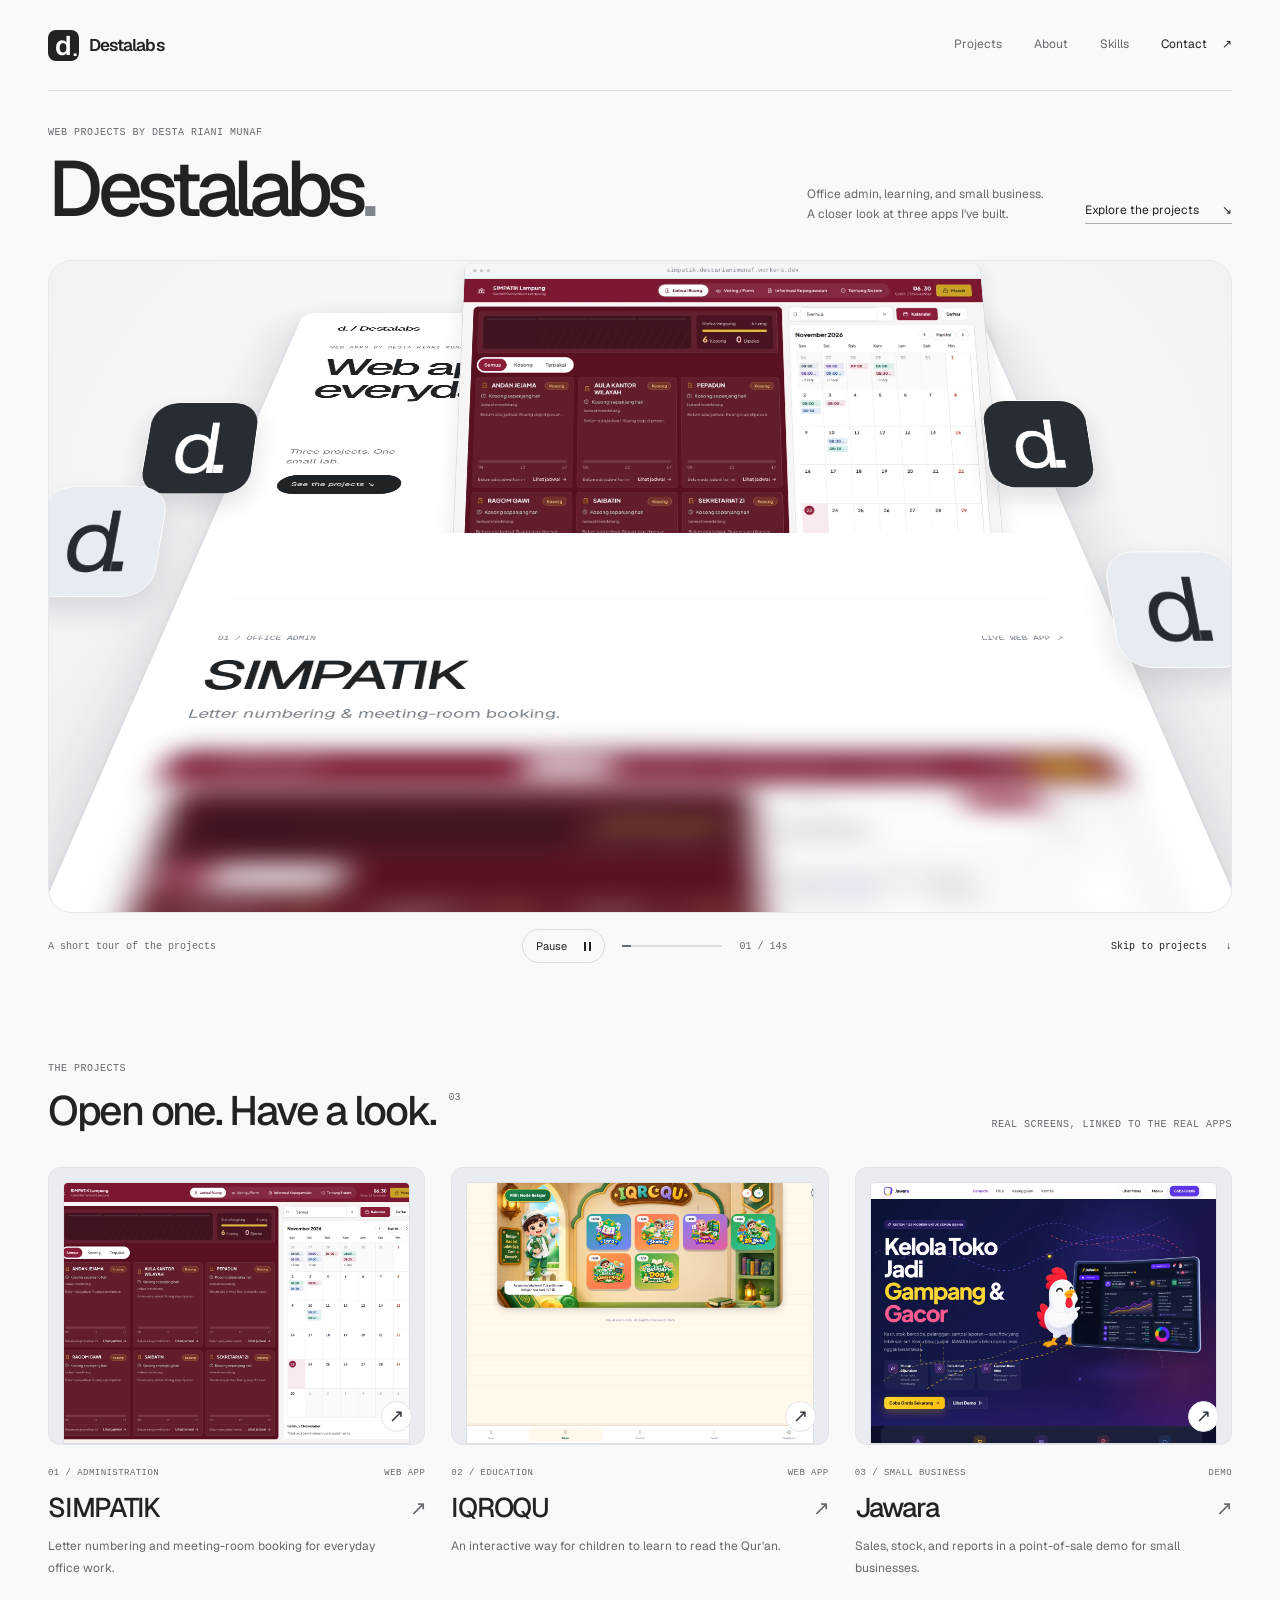
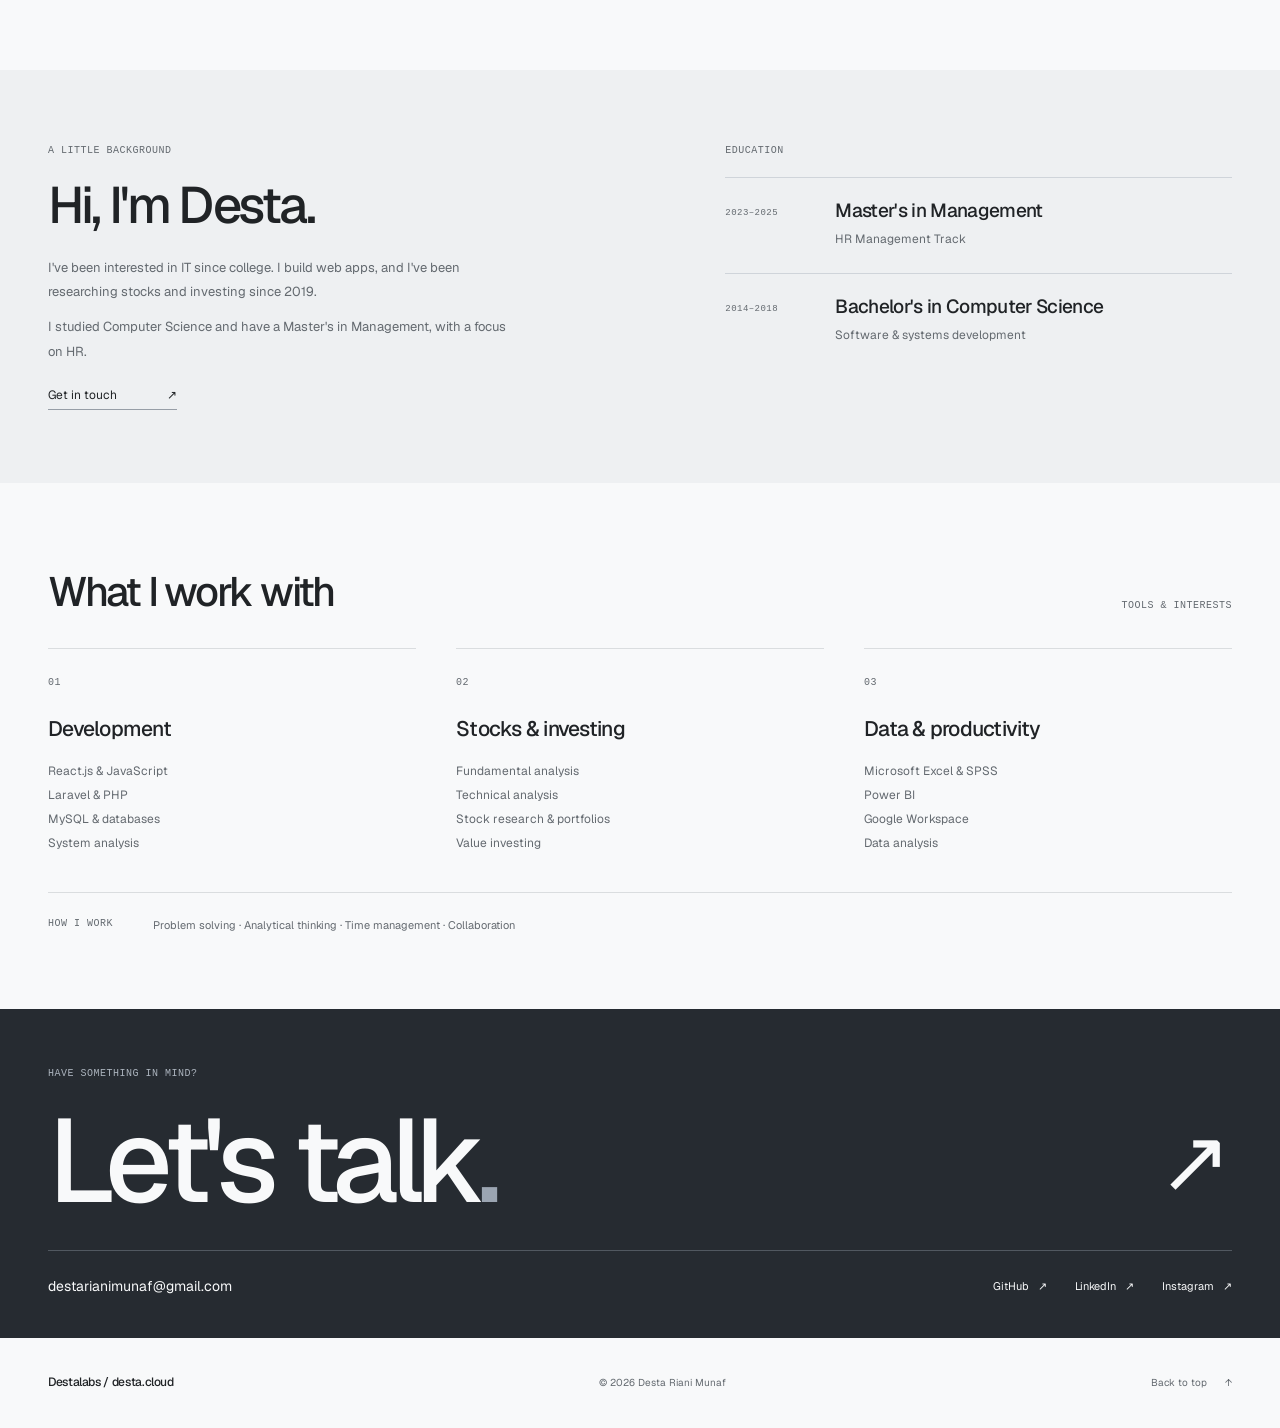
==== commit bdee0d2a: "Keep the flying page framed and soften card shadows Co-Authored-By: Devin AI <158243242+devin-ai-int" ====
--- a/index.html
+++ b/index.html
@@ -35,6 +35,7 @@
           <div class="film-camera">
             <div class="film-world">
               <div class="sheet-floor"></div>
+              <div class="sheet-paper">
               <div class="sheet-hero">
                 <div class="sheet-nav"><span class="sheet-wordmark">d. / Destalabs</span><span>Projects &nbsp;&nbsp; About &nbsp;&nbsp; Contact ↗</span></div>
                 <p class="sheet-eyebrow">WEB APPS BY DESTA RIANI MUNAF</p>
@@ -61,6 +62,7 @@
                 </div>
                 <div class="sheet-about"><p class="sheet-eyebrow">THE PERSON BEHIND THE PROJECTS</p><h3>Built by Desta.</h3><p>Computer Science &amp; Management.<br>Web development, data, and a curiosity for how things work.</p><span>Desta Riani Munaf / Indonesia</span></div>
                 <div class="sheet-footer"><p>HAVE SOMETHING IN MIND?</p><h3>Let's talk.</h3><span>destarianimunaf@gmail.com ↗</span><div>Destalabs / desta.cloud</div></div>
+              </div>
               </div>
               <span class="logo-tile">d.</span><span class="logo-tile">d.</span><span class="logo-tile">d.</span><span class="logo-tile">d.</span>
             </div>
--- a/assets/site.css
+++ b/assets/site.css
@@ -43,6 +43,7 @@
 .film-camera { position: absolute; inset: 0; perspective-origin: 50% 50%; }
 .film-world { position: absolute; top: 50%; left: 50%; width: 1200px; height: 6000px; transform-origin: 50% 0; transform-style: preserve-3d; font-family: Geist, sans-serif; color: #202326; }
 .sheet-floor { position: absolute; inset: 0 0 auto; height: 6000px; border-radius: 24px; background: white; box-shadow: 0 28px 100px #1a213329, 0 3px 12px #1a213312; transform: translateZ(-2px); }
+.sheet-paper { position: absolute; inset: 0; transform-style: preserve-3d; }
 .sheet-hero, .sheet-sections, .sheet-project { position: relative; transform-style: preserve-3d; }
 .sheet-hero { height: 900px; padding: 0 72px; }
 .sheet-nav { position: absolute; left: 72px; right: 72px; top: 50px; display: flex; justify-content: space-between; align-items: center; font-size: 15px; }
@@ -52,10 +53,10 @@
 .sheet-hero h2 { position: absolute; top: 181px; font-size: 84px; line-height: .98; letter-spacing: -.065em; font-weight: 500; }
 .sheet-hero-meta { position: absolute; top: 495px; left: 72px; width: 180px; font-size: 18px; color: #6a7077; }
 .sheet-button { display: block; margin-top: 26px; padding: 16px 20px; border-radius: 30px; background: #202326; color: white; font-size: 14px; white-space: nowrap; }
-.sheet-browser { background: white; border: 1px solid #d9dde2; border-radius: 14px; transform-origin: 50% 50%; backface-visibility: hidden; }
+.sheet-browser { background: white; border: 1px solid #d9dde2; border-radius: 14px; transform-origin: 50% 50%; backface-visibility: hidden; box-shadow: 0 10px 28px #1a21331a; }
 .sheet-browser img { width: 100%; border-radius: 0 0 13px 13px; }
 .hero-browser { position: absolute; top: 340px; left: 340px; width: 760px; height: 554px; }
-.layer-shadow { background: #1a2133; opacity: .22; border-radius: 14px; filter: blur(10px); transform: translate(0, 8px); }
+.layer-shadow { display: none; }
 .browser-bar { height: 26px; display: flex; align-items: center; gap: 5px; padding: 0 12px; border-bottom: 1px solid #e4e6e8; color: #747b85; background: #f5f6f8; border-radius: 14px 14px 0 0; }
 .browser-bar i { width: 5px; height: 5px; background: #c5c9ce; border-radius: 50%; }
 .browser-bar span { margin-inline: auto; font: 9px/1 var(--mono); }
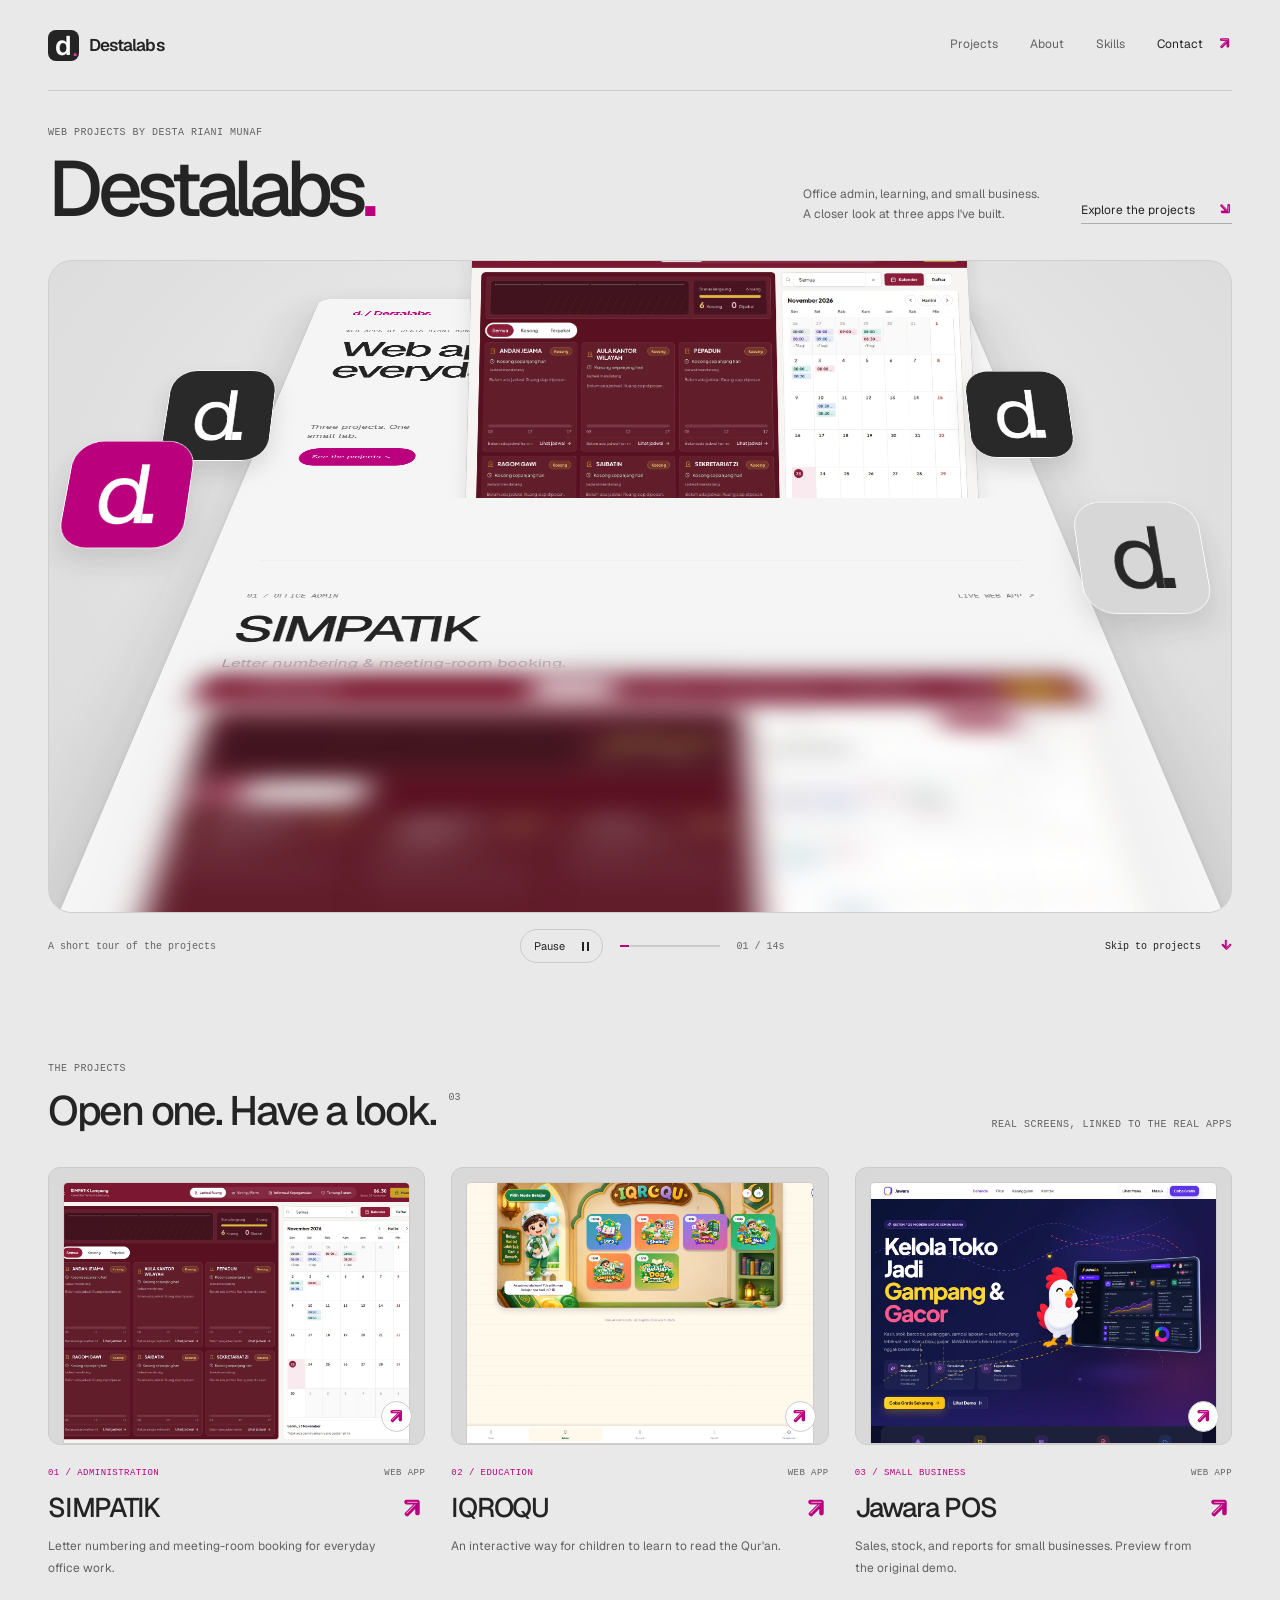
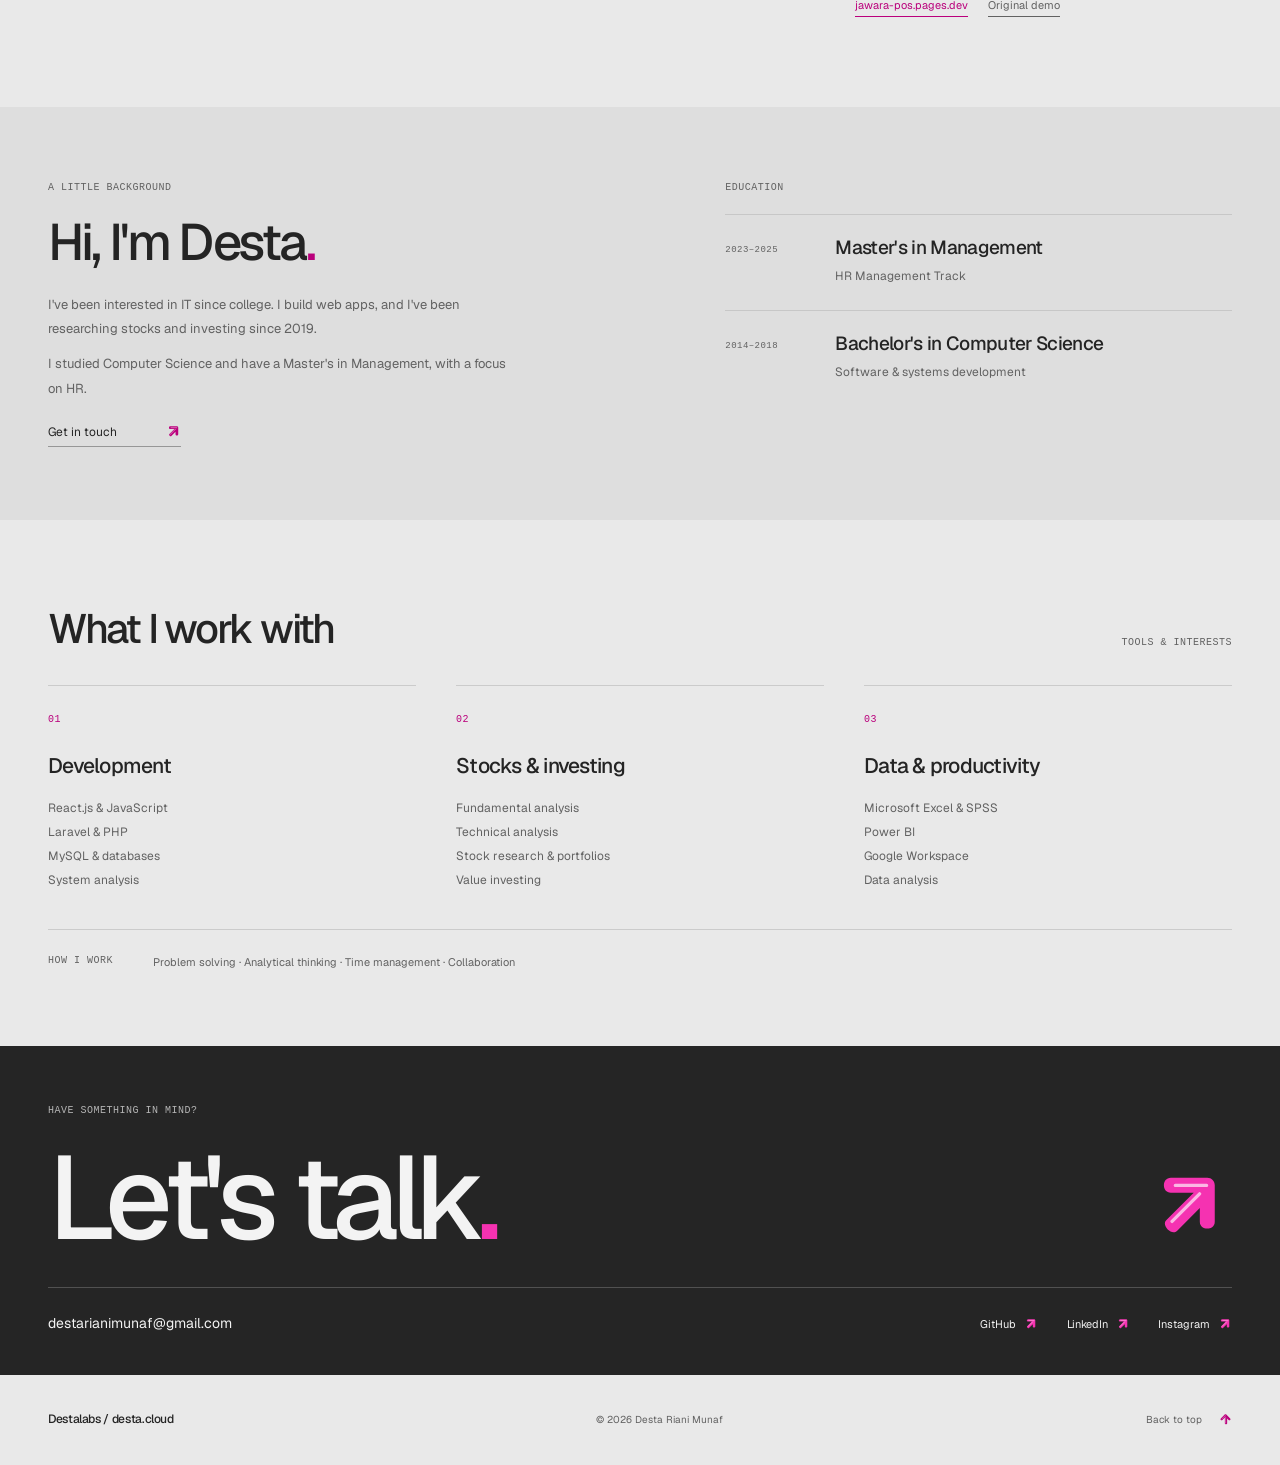
==== commit 7b753bec: "Add liquid arrow feedback and a grey fuchsia palette Co-Authored-By: Devin AI <158243242+devin-ai-in" ====
--- a/index.html
+++ b/index.html
@@ -4,12 +4,13 @@
   <meta charset="utf-8">
   <meta name="viewport" content="width=device-width, initial-scale=1">
   <meta name="description" content="Destalabs: web projects by Desta Riani Munaf. Explore SIMPATIK, IQROQU, and Jawara through real views of each app.">
-  <meta name="theme-color" content="#f8f9fa">
+  <meta name="theme-color" content="#e9e9e9">
   <title>Destalabs | Web projects by Desta</title>
   <link rel="icon" href="assets/favicon.svg" type="image/svg+xml">
   <link rel="preload" href="assets/geist-latin.woff2" as="font" type="font/woff2" crossorigin>
   <link rel="stylesheet" href="assets/site.css">
   <script src="main.js" defer></script>
+  <script src="assets/interactions.js" defer></script>
   <script type="module" src="assets/flyover.js"></script>
 </head>
 <body>
@@ -93,10 +94,11 @@
           <p>An interactive way for children to learn to read the Qur'an.</p>
         </article>
         <article class="project">
-          <a class="project-cover" href="https://destarianimunaf.github.io/jawara_demo/" target="_blank" rel="noopener noreferrer" aria-label="Open Jawara (opens in a new tab)"><img src="assets/jawara-preview.webp" alt="Jawara live landing page with its point-of-sale dashboard preview" width="1440" height="1000" loading="lazy"><span class="cover-link" aria-hidden="true">↗</span></a>
-          <div class="project-meta label"><span>03 / Small business</span><span>Demo</span></div>
-          <h3><a href="https://destarianimunaf.github.io/jawara_demo/" target="_blank" rel="noopener noreferrer">Jawara <span aria-hidden="true">↗</span><span class="sr-only"> (opens in a new tab)</span></a></h3>
-          <p>Sales, stock, and reports in a point-of-sale demo for small businesses.</p>
+          <a class="project-cover" href="https://jawara-pos.pages.dev" target="_blank" rel="noopener noreferrer" aria-label="Open Jawara POS (opens in a new tab)"><img src="assets/jawara-preview.webp" alt="Jawara demo landing page with its point-of-sale dashboard preview" width="1440" height="1000" loading="lazy"><span class="cover-link" aria-hidden="true">↗</span></a>
+          <div class="project-meta label"><span>03 / Small business</span><span>Web app</span></div>
+          <h3><a href="https://jawara-pos.pages.dev" target="_blank" rel="noopener noreferrer">Jawara POS <span aria-hidden="true">↗</span><span class="sr-only"> (opens in a new tab)</span></a></h3>
+          <p>Sales, stock, and reports for small businesses. Preview from the original demo.</p>
+          <div class="project-destinations"><a href="https://jawara-pos.pages.dev" target="_blank" rel="noopener noreferrer">jawara-pos.pages.dev<span class="sr-only"> (opens in a new tab)</span></a><a href="https://destarianimunaf.github.io/jawara_demo/" target="_blank" rel="noopener noreferrer">Original demo<span class="sr-only"> (opens in a new tab)</span></a></div>
         </article>
       </div>
     </section>
--- a/assets/site.css
+++ b/assets/site.css
@@ -1,17 +1,17 @@
 @font-face { font-family: Geist; font-style: normal; font-weight: 400 700; font-display: swap; src: url("geist-latin.woff2") format("woff2"); }
 @font-face { font-family: "Instrument Serif"; font-style: italic; font-weight: 400; font-display: swap; src: url("instrument-serif-italic-latin.woff2") format("woff2"); }
-:root { --background: #f8f9fa; --surface: #eef0f2; --text: #202326; --muted: #646a70; --line: #dadddf; --accent: #202326; --mono: "SFMono-Regular", Consolas, monospace; color-scheme: light; }
+:root { --background: #e9e9e9; --surface: #dedede; --text: #242424; --muted: #626262; --line: #cbcbcb; --accent: #ba007c; --accent-bright: #f532b1; --mono: "SFMono-Regular", Consolas, monospace; color-scheme: light; }
 * { box-sizing: border-box; }
 html { scroll-behavior: smooth; scroll-padding-top: 28px; }
 body { margin: 0; color: var(--text); background: var(--background); font: 15px/1.65 Geist, sans-serif; -webkit-font-smoothing: antialiased; }
-::selection { background: #d9e5fa; color: #202326; }
+::selection { background: #f6b7e0; color: #242424; }
 a { color: inherit; text-decoration: none; }
 button { font: inherit; }
 button, a { -webkit-tap-highlight-color: transparent; }
 img { display: block; max-width: 100%; height: auto; }
 h1, h2, h3, h4, p { margin: 0; }
 h1, h2, h3, h4 { line-height: 1.1; font-weight: 500; }
-:focus-visible { outline: 2px solid #2455b9; outline-offset: 6px; }
+:focus-visible { outline: 2px solid var(--accent); outline-offset: 6px; }
 .wrap { width: min(1360px, calc(100% - 96px)); margin-inline: auto; }
 .label { color: var(--muted); font: 10px/1.6 var(--mono); letter-spacing: .05em; text-transform: uppercase; }
 .sr-only { position: absolute; width: 1px; height: 1px; padding: 0; overflow: hidden; clip-path: inset(50%); white-space: nowrap; border: 0; }
@@ -21,7 +21,7 @@
 .header-inner { min-height: 91px; display: flex; align-items: center; justify-content: space-between; border-bottom: 1px solid var(--line); }
 .wordmark { display: inline-flex; align-items: center; gap: 10px; font-size: 17px; font-weight: 600; letter-spacing: -.055em; }
 .brand-symbol { position: relative; display: grid; place-content: center; width: 31px; height: 31px; border-radius: 8px; background: var(--text); color: white; font-size: 27px; font-weight: 600; line-height: 1; }
-.brand-symbol > span { position: absolute; right: 3px; bottom: 2px; font-size: 19px; }
+.brand-symbol > span { position: absolute; right: 3px; bottom: 2px; font-size: 19px; color: var(--accent-bright); }
 .navigation { display: flex; gap: 32px; align-items: center; }
 .navigation a { color: var(--muted); font-size: 12px; padding-block: 12px; }
 .navigation a:hover { color: var(--text); }
@@ -31,75 +31,78 @@
 .hero { padding-top: 34px; }
 .hero-heading { display: flex; align-items: flex-end; justify-content: space-between; gap: 35px; padding-bottom: 29px; }
 h1 { margin-top: 6px; font-size: clamp(58px, 6.1vw, 90px); letter-spacing: -.075em; line-height: 1.08; }
-h1 > span { color: #7f858c; }
+h1 > span { color: var(--accent); }
 .hero-bottom { display: flex; gap: 42px; align-items: flex-end; padding-bottom: 7px; }
 .hero-bottom p { font-size: 12px; color: var(--muted); line-height: 1.7; }
 .text-link { font-size: 12px; white-space: nowrap; border-bottom: 1px solid #aaaeb2; padding-bottom: 3px; }
 .text-link span { margin-left: 20px; }
 .text-link:hover { border-color: currentColor; }
-.studio { position: relative; overflow: hidden; isolation: isolate; height: clamp(520px, 51vw, 760px); border: 1px solid #e5e8eb; border-radius: 24px; background: radial-gradient(ellipse at 50% 38%, #f9fbfb 10%, #f2f3f6 80%); }
+.studio { position: relative; overflow: hidden; isolation: isolate; height: clamp(520px, 51vw, 760px); border: 1px solid #cfcfcf; border-radius: 24px; background: radial-gradient(ellipse at 50% 38%, #eeeeee 10%, #dddddd 80%); }
 .film-frame { display: none; position: absolute; top: 0; left: 0; transform-origin: 0 0; pointer-events: none; }
 .film-ready .film-frame { display: block; }
 .film-camera { position: absolute; inset: 0; perspective-origin: 50% 50%; }
-.film-world { position: absolute; top: 50%; left: 50%; width: 1200px; height: 6000px; transform-origin: 50% 0; transform-style: preserve-3d; font-family: Geist, sans-serif; color: #202326; }
-.sheet-floor { position: absolute; inset: 0 0 auto; height: 6000px; border-radius: 24px; background: white; box-shadow: 0 28px 100px #1a213329, 0 3px 12px #1a213312; transform: translateZ(-2px); }
+.film-world { position: absolute; top: 50%; left: 50%; width: 1200px; height: 6000px; transform-origin: 50% 0; transform-style: preserve-3d; font-family: Geist, sans-serif; color: #242424; }
+.sheet-floor { position: absolute; inset: 0 0 auto; height: 6000px; border-radius: 24px; background: #f5f5f5; box-shadow: 0 28px 100px #20202029, 0 3px 12px #20202012; transform: translateZ(-2px); }
 .sheet-paper { position: absolute; inset: 0; transform-style: preserve-3d; }
 .sheet-hero, .sheet-sections, .sheet-project { position: relative; transform-style: preserve-3d; }
 .sheet-hero { height: 900px; padding: 0 72px; }
 .sheet-nav { position: absolute; left: 72px; right: 72px; top: 50px; display: flex; justify-content: space-between; align-items: center; font-size: 15px; }
 .sheet-wordmark { font-size: 24px; font-weight: 600; letter-spacing: -.05em; }
-.sheet-eyebrow { font: 12px/1.5 var(--mono); letter-spacing: .08em; color: #666c74; }
+.sheet-eyebrow { font: 12px/1.5 var(--mono); letter-spacing: .08em; color: #646464; }
 .sheet-hero > .sheet-eyebrow { position: absolute; top: 138px; }
 .sheet-hero h2 { position: absolute; top: 181px; font-size: 84px; line-height: .98; letter-spacing: -.065em; font-weight: 500; }
-.sheet-hero-meta { position: absolute; top: 495px; left: 72px; width: 180px; font-size: 18px; color: #6a7077; }
-.sheet-button { display: block; margin-top: 26px; padding: 16px 20px; border-radius: 30px; background: #202326; color: white; font-size: 14px; white-space: nowrap; }
-.sheet-browser { background: white; border: 1px solid #d9dde2; border-radius: 14px; transform-origin: 50% 50%; backface-visibility: hidden; box-shadow: 0 10px 28px #1a21331a; }
+.sheet-hero-meta { position: absolute; top: 495px; left: 72px; width: 180px; font-size: 18px; color: #666666; }
+.sheet-button { display: block; margin-top: 26px; padding: 16px 20px; border-radius: 30px; background: var(--accent); color: white; font-size: 14px; white-space: nowrap; }
+.sheet-browser { background: white; border: 1px solid #d0d0d0; border-radius: 14px; transform-origin: 50% 50%; backface-visibility: hidden; box-shadow: 0 10px 28px #2020201a; }
 .sheet-browser img { width: 100%; border-radius: 0 0 13px 13px; }
 .hero-browser { position: absolute; top: 340px; left: 340px; width: 760px; height: 554px; }
 .layer-shadow { display: none; }
-.browser-bar { height: 26px; display: flex; align-items: center; gap: 5px; padding: 0 12px; border-bottom: 1px solid #e4e6e8; color: #747b85; background: #f5f6f8; border-radius: 14px 14px 0 0; }
-.browser-bar i { width: 5px; height: 5px; background: #c5c9ce; border-radius: 50%; }
+.browser-bar { height: 26px; display: flex; align-items: center; gap: 5px; padding: 0 12px; border-bottom: 1px solid #d6d6d6; color: #707070; background: #e9e9e9; border-radius: 14px 14px 0 0; }
+.browser-bar i { width: 5px; height: 5px; background: #bdbdbd; border-radius: 50%; }
 .browser-bar span { margin-inline: auto; font: 9px/1 var(--mono); }
 .sheet-project { height: 1250px; padding: 80px 72px 0; }
-.sheet-project::before { content: ""; position: absolute; top: 0; left: 72px; right: 72px; height: 1px; background: #e0e3e7; }
-.sheet-project-meta { display: flex; justify-content: space-between; font: 12px/1.5 var(--mono); color: #777e86; }
+.sheet-project::before { content: ""; position: absolute; top: 0; left: 72px; right: 72px; height: 1px; background: #d1d1d1; }
+.sheet-project-meta { display: flex; justify-content: space-between; font: 12px/1.5 var(--mono); color: #707070; }
 .sheet-project h3 { margin-top: 22px; font-size: 80px; letter-spacing: -.065em; }
-.sheet-project > p { margin-top: 12px; font-size: 22px; color: #777e86; }
+.sheet-project > p { margin-top: 12px; font-size: 22px; color: #707070; }
 .sheet-project-screen { position: absolute; left: 72px; top: 285px; width: 1056px; height: 760px; }
-.sheet-tags { position: absolute; bottom: 100px; display: flex; gap: 14px; font-size: 15px; color: #68707b; }
-.sheet-tags span { padding: 9px 18px; border: 1px solid #e0e3e7; border-radius: 30px; }
-.sheet-about { position: relative; height: 650px; padding: 100px 72px; background: #f1f3f6; }
+.sheet-tags { position: absolute; bottom: 100px; display: flex; gap: 14px; font-size: 15px; color: #666666; }
+.sheet-tags span { padding: 9px 18px; border: 1px solid #d1d1d1; border-radius: 30px; }
+.sheet-about { position: relative; height: 650px; padding: 100px 72px; background: #e1e1e1; }
 .sheet-about h3 { margin-top: 30px; font-size: 78px; letter-spacing: -.06em; }
-.sheet-about > p:not(.sheet-eyebrow) { margin-top: 25px; font-size: 26px; color: #6a7179; }
+.sheet-about > p:not(.sheet-eyebrow) { margin-top: 25px; font-size: 26px; color: #686868; }
 .sheet-about > span { display: block; margin-top: 55px; font: 15px var(--mono); }
-.sheet-footer { position: relative; height: 700px; padding: 100px 72px; background: #24272b; color: #f8f9fa; border-radius: 0 0 24px 24px; }
-.sheet-footer > p { color: #b7bec6; font: 12px var(--mono); }
+.sheet-footer { position: relative; height: 700px; padding: 100px 72px; background: #252525; color: #f3f3f3; border-radius: 0 0 24px 24px; }
+.sheet-footer > p { color: #bcbcbc; font: 12px var(--mono); }
 .sheet-footer h3 { margin-top: 45px; font-size: 148px; letter-spacing: -.07em; }
 .sheet-footer > span { display: block; margin-top: 35px; font-size: 28px; }
 .sheet-footer > div { position: absolute; bottom: 60px; font-size: 20px; }
-.logo-tile { position: absolute; display: grid; place-content: center; width: 150px; height: 150px; border: 1px solid #fff; border-radius: 36px; background: #282d33; color: white; font-size: 116px; line-height: 1; letter-spacing: -.12em; padding-right: 12px; box-shadow: 0 18px 35px #1a213322; }
-.logo-tile:nth-last-child(2), .logo-tile:last-child { background: #e7ecf3; color: #262b32; }
+.logo-tile { position: absolute; display: grid; place-content: center; width: 150px; height: 150px; border: 1px solid #fff; border-radius: 36px; background: #292929; color: white; font-size: 116px; line-height: 1; letter-spacing: -.12em; padding-right: 12px; box-shadow: 0 18px 35px #20202022; }
+.logo-tile:nth-last-child(2), .logo-tile:last-child { background: #d7d7d7; color: #282828; }
+.logo-tile:nth-last-child(2) { background: var(--accent); color: white; }
+.sheet-wordmark, .section-intro h2 > span, .skill-number, .project-meta > span:first-child { color: var(--accent); }
+.sheet-footer h3 { color: var(--accent-bright); }
 .end-title { position: absolute; top: 35px; left: 0; right: 0; text-align: center; opacity: 0; }
-.end-badge { display: inline-block; padding: 7px 21px; background: white; border: 1px solid #e9ebee; border-radius: 40px; font-size: 21px; line-height: 1.3; letter-spacing: -.04em; }
+.end-badge { display: inline-block; padding: 7px 21px; background: white; border: 1px solid #d1d1d1; border-radius: 40px; font-size: 21px; line-height: 1.3; letter-spacing: -.04em; }
 .end-line { font-size: 74px; line-height: 1.12; letter-spacing: -.055em; font-weight: 500; margin-top: 14px; }
-.end-tail { font: italic 82px/1 "Instrument Serif", serif; color: #8b8b92; letter-spacing: -.025em; margin-top: 0; }
+.end-tail { font: italic 82px/1 "Instrument Serif", serif; color: var(--accent); letter-spacing: -.025em; margin-top: 0; }
 .static-preview { height: 100%; display: flex; flex-direction: column; align-items: center; justify-content: center; padding: 40px 7%; }
 .film-ready .static-preview { display: none; }
 .static-title { font-size: clamp(24px, 3.2vw, 47px); font-weight: 500; letter-spacing: -.045em; }
 .static-screens { display: grid; grid-template-columns: repeat(3, 1fr); align-items: center; gap: 18px; margin-block: 60px 55px; }
-.static-screens img { border-radius: 8px; border: 1px solid #dce0e5; box-shadow: 0 16px 35px #1a213316; }
+.static-screens img { border-radius: 8px; border: 1px solid #cdcdcd; box-shadow: 0 16px 35px #20202016; }
 .static-screens img:nth-child(2) { transform: scale(1.14); z-index: 1; }
 .static-caption { font: 9px var(--mono); color: var(--muted); letter-spacing: .12em; }
 .studio-footer { display: flex; align-items: center; justify-content: space-between; min-height: 66px; gap: 24px; color: var(--muted); font: 10px/1.5 var(--mono); }
 .film-controls { display: flex; align-items: center; gap: 17px; }
-.playback { display: inline-flex; justify-content: space-between; align-items: center; gap: 17px; min-width: 83px; padding: 9px 13px; border: 1px solid #dadddf; border-radius: 25px; background: transparent; color: var(--text); cursor: pointer; font: 11px Geist, sans-serif; }
-.playback:hover { background: #e8ebef; }
+.playback { display: inline-flex; justify-content: space-between; align-items: center; gap: 17px; min-width: 83px; padding: 9px 13px; border: 1px solid #cbcbcb; border-radius: 25px; background: transparent; color: var(--text); cursor: pointer; font: 11px Geist, sans-serif; }
+.playback:hover { background: #d9d9d9; }
 .playback i { width: 7px; height: 9px; border-left: 7px solid currentColor; border-top: 4px solid transparent; border-bottom: 4px solid transparent; }
 .playback[data-playing="true"] i { border: 0; border-inline: 2px solid currentColor; }
-progress { appearance: none; width: 100px; height: 2px; border: 0; background: #dadddf; }
-progress::-webkit-progress-bar { background: #dadddf; }
-progress::-webkit-progress-value { background: #656d79; }
-progress::-moz-progress-bar { background: #656d79; }
+progress { appearance: none; width: 100px; height: 2px; border: 0; background: #cbcbcb; }
+progress::-webkit-progress-bar { background: #cbcbcb; }
+progress::-webkit-progress-value { background: var(--accent); }
+progress::-moz-progress-bar { background: var(--accent); }
 .film-clock { min-width: 65px; }
 .skip-film { color: var(--text); }
 .skip-film span { margin-left: 13px; }
@@ -109,24 +112,24 @@
 h2 { font-size: clamp(30px, 3.2vw, 46px); font-weight: 500; letter-spacing: -.055em; }
 .count { display: inline-block; vertical-align: top; margin: 4px 0 0 13px; font: 10px var(--mono); letter-spacing: 0; color: var(--muted); }
 .project-grid { display: grid; grid-template-columns: repeat(3, minmax(0, 1fr)); gap: 26px; }
-.project-cover { position: relative; display: block; overflow: hidden; padding: 14px 14px 0; background: #e9ecf1; border: 1px solid #e0e4e8; border-radius: 12px; aspect-ratio: 1.36; }
-.project-cover img { width: 100%; height: 100%; object-fit: cover; object-position: top; border: 1px solid #dce0e5; border-radius: 5px 5px 0 0; transition: transform .25s ease; }
+.project-cover { position: relative; display: block; overflow: hidden; padding: 14px 14px 0; background: #d9d9d9; border: 1px solid #cbcbcb; border-radius: 12px; aspect-ratio: 1.36; }
+.project-cover img { width: 100%; height: 100%; object-fit: cover; object-position: top; border: 1px solid #cdcdcd; border-radius: 5px 5px 0 0; transition: transform .25s ease; }
 .project-cover:hover img { transform: translateY(-4px); }
-.cover-link { position: absolute; bottom: 12px; right: 12px; display: grid; place-content: center; width: 31px; height: 31px; border-radius: 50%; background: white; border: 1px solid #e0e4e8; color: #30363d; font-size: 18px; }
+.cover-link { position: absolute; bottom: 12px; right: 12px; display: grid; place-content: center; width: 31px; height: 31px; border-radius: 50%; background: white; border: 1px solid #cbcbcb; color: #303030; font-size: 18px; }
 .project-meta { display: flex; justify-content: space-between; margin-top: 21px; font-size: 9px; }
 .project h3 { margin-top: 13px; font-size: 27px; letter-spacing: -.045em; }
 .project h3 a { display: flex; justify-content: space-between; align-items: center; }
 .project h3 a > span[aria-hidden] { color: var(--muted); font-size: 20px; }
 .project h3 a:hover { text-decoration: underline; text-underline-offset: 5px; }
 .project > p { max-width: 345px; margin-top: 12px; font-size: 12px; line-height: 1.9; color: var(--muted); }
-.about-section { background: #eef0f2; padding-block: 73px; }
+.about-section { background: var(--surface); padding-block: 73px; }
 .about-grid { display: grid; grid-template-columns: 1.1fr 1fr; gap: 120px; }
 .section-intro h2 { margin-top: 18px; font-size: clamp(36px, 4vw, 60px); }
 .section-intro > p:not(.label) { max-width: 470px; margin-top: 22px; color: var(--muted); font-size: 13px; line-height: 1.9; }
 .section-intro > p + p:not(.label) { margin-top: 10px; }
-.inline-link { display: inline-flex; gap: 50px; margin-top: 22px; padding-bottom: 3px; border-bottom: 1px solid #979ea7; font-size: 12px; }
+.inline-link { display: inline-flex; gap: 50px; margin-top: 22px; padding-bottom: 3px; border-bottom: 1px solid #979797; font-size: 12px; }
 .education h3 { margin-bottom: 18px; }
-.education-row { padding-block: 23px; border-top: 1px solid #cfd4da; display: grid; grid-template-columns: 80px 1fr; gap: 30px; }
+.education-row { padding-block: 23px; border-top: 1px solid #c7c7c7; display: grid; grid-template-columns: 80px 1fr; gap: 30px; }
 .education-row > span { padding-top: 5px; font-size: 9px; }
 .education-row h4 { font-size: 19px; letter-spacing: -.035em; }
 .education-row p { margin-top: 8px; color: var(--muted); font-size: 12px; }
@@ -137,11 +140,11 @@
 .skill-group ul { list-style: none; padding: 0; margin: 19px 0 0; color: var(--muted); font-size: 12px; line-height: 2; }
 .working-style { display: flex; gap: 40px; margin-top: 37px; padding-top: 23px; border-top: 1px solid var(--line); font-size: 11px; color: var(--muted); }
 .working-style > span { flex-shrink: 0; }
-.contact-section { background: #262b31; color: #f8f9fa; padding-block: 57px 40px; }
-.contact-section .label { color: #abb3bd; }
-.contact-title { display: flex; align-items: center; justify-content: space-between; gap: 25px; margin-top: 20px; padding-bottom: 30px; border-bottom: 1px solid #515860; }
+.contact-section { background: #252525; color: #f3f3f3; padding-block: 57px 40px; }
+.contact-section .label { color: #b5b5b5; }
+.contact-title { display: flex; align-items: center; justify-content: space-between; gap: 25px; margin-top: 20px; padding-bottom: 30px; border-bottom: 1px solid #515151; }
 .contact-title h2 { font-size: clamp(70px, 9.2vw, 136px); font-weight: 500; letter-spacing: -.065em; line-height: 1; }
-.contact-title h2 > span { color: #9ba5b2; }
+.contact-title h2 > span { color: var(--accent-bright); }
 .contact-arrow { font-size: 88px; line-height: 1; font-weight: 300; transition: transform .2s ease; }
 .contact-title:hover .contact-arrow { transform: translate(4px, -4px); }
 .contact-bottom { display: flex; align-items: center; justify-content: space-between; gap: 25px; margin-top: 24px; }
@@ -153,6 +156,28 @@
 .footer-brand { font-size: 12px; font-weight: 500; letter-spacing: -.03em; }
 .site-footer > p, .back-top { color: var(--muted); font-size: 10px; }
 .back-top span { margin-left: 15px; }
+.liquid-arrow { display: inline-block; width: 1.2em; height: 1.2em; overflow: visible; vertical-align: -.2em; color: var(--accent); transform-origin: center; }
+.liquid-arrow.is-down { rotate: 90deg; }
+.liquid-arrow.is-diagonal-down { rotate: 45deg; }
+.liquid-arrow.is-up { rotate: -90deg; }
+.liquid-arrow.is-diagonal-up { rotate: -45deg; }
+.cover-link .liquid-arrow { width: 18px; height: 18px; }
+.contact-arrow .liquid-arrow { width: .9em; height: .9em; color: var(--accent-bright); }
+.contact-section .liquid-arrow { color: var(--accent-bright); }
+.project-destinations { display: flex; align-items: center; flex-wrap: wrap; gap: 8px 20px; margin-top: 16px; font-size: 11px; }
+.project-destinations a { border-bottom: 1px solid currentColor; padding-bottom: 2px; }
+.project-destinations a:first-child { color: var(--accent); }
+.project-destinations a:last-child { color: var(--muted); }
+.pointer-effects { position: fixed; inset: 0; overflow: hidden; pointer-events: none; z-index: 1000; }
+.liquid-cursor { display: none; position: absolute; inset: 0 auto auto 0; width: 38px; height: 44px; pointer-events: none; z-index: 2; }
+.liquid-cursor img { transform-origin: 4px 3px; }
+.water-ripple { position: absolute; width: 78px; height: 78px; border: 1.5px solid #c50085; box-shadow: inset 0 0 0 5px #f532b112, 0 0 0 7px #f532b116; border-radius: 50%; pointer-events: none; z-index: 1; }
+.water-ripple::before, .water-ripple::after { content: ""; position: absolute; border: 1px solid #f532b1aa; border-radius: 50%; inset: 12px; }
+.water-ripple::after { inset: -12px; border-color: #c5008529; }
+@media (hover: hover) and (pointer: fine) and (prefers-reduced-motion: no-preference) {
+  .liquid-pointer, .liquid-pointer a, .liquid-pointer button { cursor: none; }
+  .liquid-pointer .liquid-cursor { display: block; }
+}
 @media (max-width: 1100px) {
   .wrap { width: calc(100% - 64px); }
   .hero-bottom { display: block; }
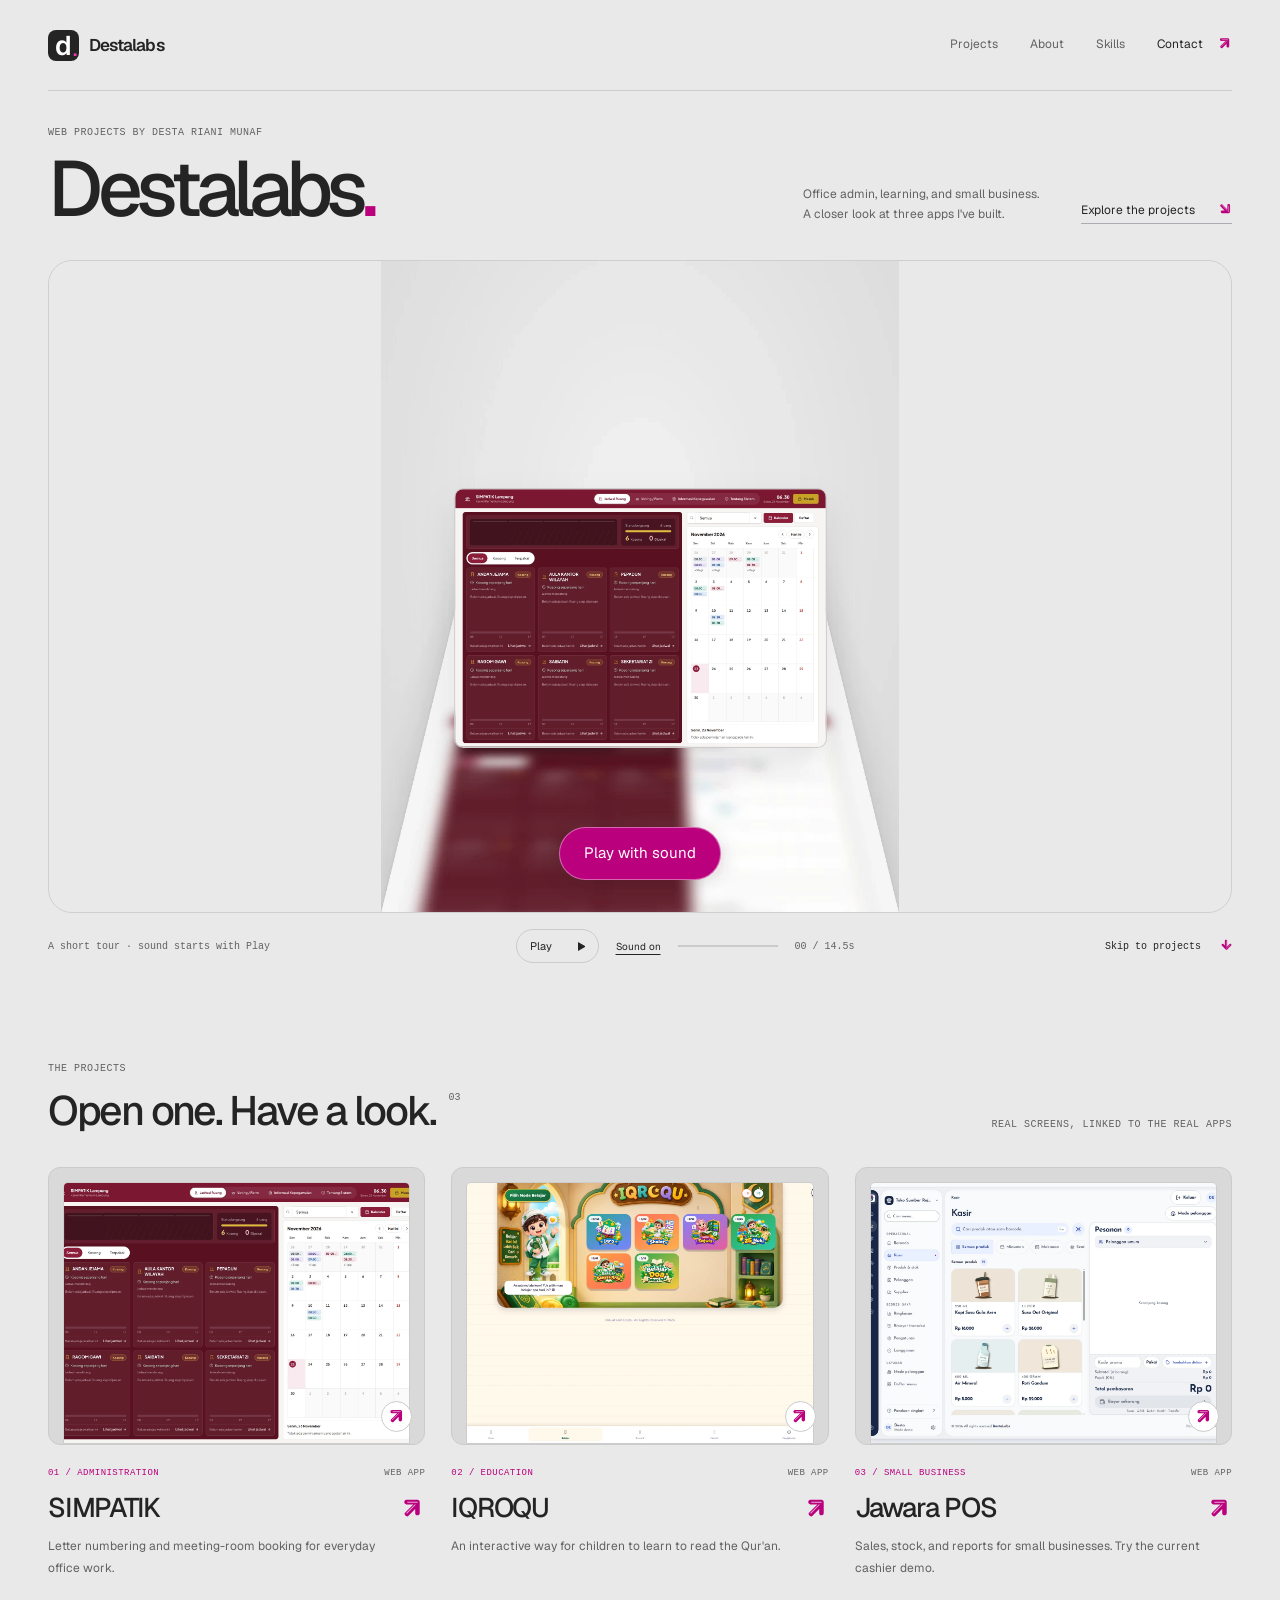
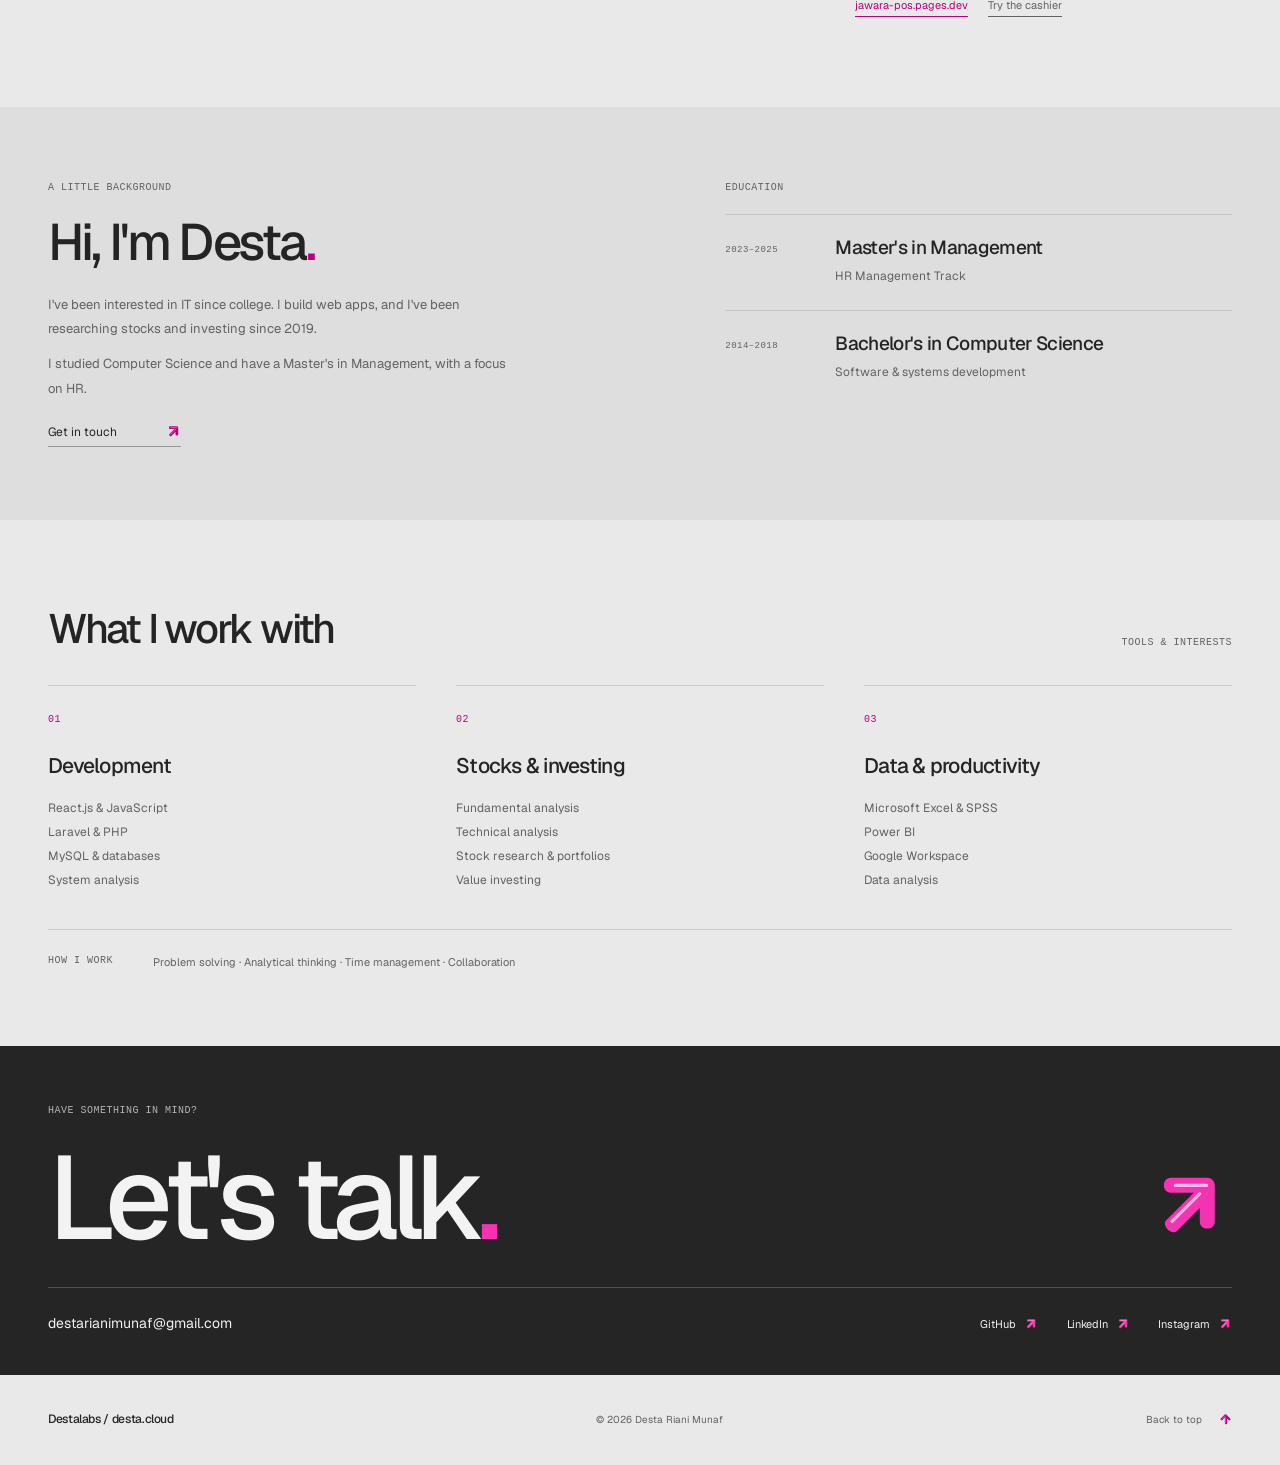
==== commit b992c564: "Use native fly-over playback with sound and the current Jawara cashier Co-Authored-By: Devin AI <158" ====
--- a/index.html
+++ b/index.html
@@ -8,10 +8,10 @@
   <title>Destalabs | Web projects by Desta</title>
   <link rel="icon" href="assets/favicon.svg" type="image/svg+xml">
   <link rel="preload" href="assets/geist-latin.woff2" as="font" type="font/woff2" crossorigin>
-  <link rel="stylesheet" href="assets/site.css">
+  <link rel="stylesheet" href="assets/site.css?v=native-film-1">
   <script src="main.js" defer></script>
   <script src="assets/interactions.js" defer></script>
-  <script type="module" src="assets/flyover.js"></script>
+  <script type="module" src="assets/flyover.js?v=native-film-1"></script>
 </head>
 <body>
   <a class="skip-link" href="#main-content">Skip to content</a>
@@ -30,50 +30,16 @@
         <div><p class="label">Web projects by Desta Riani Munaf</p><h1 id="hero-title">Destalabs<span>.</span></h1></div>
         <div class="hero-bottom"><p>Office admin, learning, and small business.<br>A closer look at three apps I've built.</p><a class="text-link" href="#karya">Explore the projects <span aria-hidden="true">↘</span></a></div>
       </div>
-      <div class="studio" role="img" aria-label="A fly-over of the Destalabs project showcase. The same project screenshots and links are available below.">
-        <div class="static-preview" aria-hidden="true"><span class="static-title">A few things I've built.</span><div class="static-screens"><img src="assets/iqroqu-preview.webp" alt="" width="1440" height="1000"><img src="assets/simpatik-preview.webp" alt="" width="1440" height="1000" fetchpriority="high"><img src="assets/jawara-preview.webp" alt="" width="1440" height="1000"></div><span class="static-caption">SIMPATIK / IQROQU / JAWARA</span></div>
-        <div class="film-frame" aria-hidden="true">
-          <div class="film-camera">
-            <div class="film-world">
-              <div class="sheet-floor"></div>
-              <div class="sheet-paper">
-              <div class="sheet-hero">
-                <div class="sheet-nav"><span class="sheet-wordmark">d. / Destalabs</span><span>Projects &nbsp;&nbsp; About &nbsp;&nbsp; Contact ↗</span></div>
-                <p class="sheet-eyebrow">WEB APPS BY DESTA RIANI MUNAF</p>
-                <h2>Web apps for<br>everyday tasks.</h2>
-                <div class="sheet-hero-meta"><span>Three projects. One small lab.</span><span class="sheet-button">See the projects ↘</span></div>
-                <div class="hero-browser layer-shadow"></div>
-                <div class="hero-browser sheet-browser" data-layer="560"><div class="browser-bar"><i></i><i></i><i></i><span>simpatik.destarianimunaf.workers.dev</span></div><img src="assets/simpatik-preview.webp" alt="" width="1440" height="1000"></div>
-              </div>
-              <div class="sheet-sections">
-                <div class="sheet-project">
-                  <div class="sheet-project-meta"><span>01 / OFFICE ADMIN</span><span>LIVE WEB APP ↗</span></div><h3>SIMPATIK</h3><p>Letter numbering &amp; meeting-room booking.</p>
-                  <div class="sheet-project-screen layer-shadow"></div><div class="sheet-project-screen sheet-browser" data-layer="1530"><div class="browser-bar"><i></i><i></i><i></i><span>simpatik.destarianimunaf.workers.dev</span></div><img src="assets/simpatik-preview.webp" alt="" width="1440" height="1000"></div>
-                  <div class="sheet-tags"><span>Correspondence</span><span>Room availability</span><span>Meeting calendar</span></div>
-                </div>
-                <div class="sheet-project">
-                  <div class="sheet-project-meta"><span>02 / LEARNING</span><span>LIVE WEB APP ↗</span></div><h3>IQROQU</h3><p>An interactive way to learn to read the Qur'an.</p>
-                  <div class="sheet-project-screen layer-shadow"></div><div class="sheet-project-screen sheet-browser" data-layer="2780"><div class="browser-bar"><i></i><i></i><i></i><span>iqroqu.destarianimunaf.workers.dev</span></div><img src="assets/iqroqu-preview.webp" alt="" width="1440" height="1000"></div>
-                  <div class="sheet-tags"><span>Hijaiyah letters</span><span>Guided lessons</span><span>For children</span></div>
-                </div>
-                <div class="sheet-project">
-                  <div class="sheet-project-meta"><span>03 / SMALL BUSINESS</span><span>OPEN DEMO ↗</span></div><h3>Jawara</h3><p>Sales, stock, and reports in one place.</p>
-                  <div class="sheet-project-screen layer-shadow"></div><div class="sheet-project-screen sheet-browser" data-layer="4030"><div class="browser-bar"><i></i><i></i><i></i><span>destarianimunaf.github.io/jawara_demo</span></div><img src="assets/jawara-preview.webp" alt="" width="1440" height="1000"></div>
-                  <div class="sheet-tags"><span>Point of sale</span><span>Inventory</span><span>Reports</span></div>
-                </div>
-                <div class="sheet-about"><p class="sheet-eyebrow">THE PERSON BEHIND THE PROJECTS</p><h3>Built by Desta.</h3><p>Computer Science &amp; Management.<br>Web development, data, and a curiosity for how things work.</p><span>Desta Riani Munaf / Indonesia</span></div>
-                <div class="sheet-footer"><p>HAVE SOMETHING IN MIND?</p><h3>Let's talk.</h3><span>destarianimunaf@gmail.com ↗</span><div>Destalabs / desta.cloud</div></div>
-              </div>
-              </div>
-              <span class="logo-tile">d.</span><span class="logo-tile">d.</span><span class="logo-tile">d.</span><span class="logo-tile">d.</span>
-            </div>
-          </div>
-          <div class="end-title"><span class="end-badge">d. &nbsp; Destalabs</span><p class="end-line">Web apps by Desta.</p><p class="end-line end-tail">Take a closer look.</p></div>
-        </div>
+      <div class="studio" role="group" aria-label="Destalabs project fly-over">
+        <div class="static-preview" aria-hidden="true"><span class="static-title">A few things I've built.</span><div class="static-screens"><img src="assets/iqroqu-preview.webp" alt="" width="1440" height="1000"><img src="assets/simpatik-preview.webp" alt="" width="1440" height="1000" fetchpriority="high"><img src="assets/jawara-cashier.webp" alt="" width="1440" height="1000"></div><span class="static-caption">SIMPATIK / IQROQU / JAWARA</span></div>
+        <video class="film-video" controls playsinline preload="none" poster="assets/flyover-desktop-poster.webp" src="assets/flyover-desktop.mp4" width="1440" height="920" aria-label="14.5-second tour of SIMPATIK, IQROQU, and the Jawara cashier. Ambient sound, no speech.">
+          Your browser cannot play the tour. The same project screenshots and links are available below.
+        </video>
+        <button class="film-start" type="button" hidden>Play with sound</button>
       </div>
       <div class="studio-footer">
         <p class="motion-note">Three projects. Real interfaces.</p>
-        <div class="film-controls" hidden><button class="playback" type="button" aria-label="Play fly-over"><span>Play</span><i aria-hidden="true"></i></button><progress max="14.5" value="0" aria-label="Fly-over progress"></progress><span class="film-clock">00 / 14s</span></div>
+        <div class="film-controls" hidden><button class="playback" type="button" aria-label="Play fly-over"><span>Play</span><i aria-hidden="true"></i></button><button class="film-sound" type="button" aria-pressed="true" aria-label="Mute fly-over">Sound on</button><progress max="14.5" value="0" aria-label="Fly-over progress"></progress><span class="film-clock">00 / 14.5s</span></div>
         <a class="skip-film" href="#karya">Skip to projects <span aria-hidden="true">↓</span></a>
       </div>
       <p class="film-status sr-only" aria-live="polite"></p>
@@ -94,11 +60,11 @@
           <p>An interactive way for children to learn to read the Qur'an.</p>
         </article>
         <article class="project">
-          <a class="project-cover" href="https://jawara-pos.pages.dev" target="_blank" rel="noopener noreferrer" aria-label="Open Jawara POS (opens in a new tab)"><img src="assets/jawara-preview.webp" alt="Jawara demo landing page with its point-of-sale dashboard preview" width="1440" height="1000" loading="lazy"><span class="cover-link" aria-hidden="true">↗</span></a>
+          <a class="project-cover" href="https://jawara-pos.pages.dev/demo#pos" target="_blank" rel="noopener noreferrer" aria-label="Open the Jawara cashier demo (opens in a new tab)"><img src="assets/jawara-cashier.webp" alt="Jawara cashier demo showing the product grid and an empty order" width="1440" height="1000" loading="lazy"><span class="cover-link" aria-hidden="true">↗</span></a>
           <div class="project-meta label"><span>03 / Small business</span><span>Web app</span></div>
           <h3><a href="https://jawara-pos.pages.dev" target="_blank" rel="noopener noreferrer">Jawara POS <span aria-hidden="true">↗</span><span class="sr-only"> (opens in a new tab)</span></a></h3>
-          <p>Sales, stock, and reports for small businesses. Preview from the original demo.</p>
-          <div class="project-destinations"><a href="https://jawara-pos.pages.dev" target="_blank" rel="noopener noreferrer">jawara-pos.pages.dev<span class="sr-only"> (opens in a new tab)</span></a><a href="https://destarianimunaf.github.io/jawara_demo/" target="_blank" rel="noopener noreferrer">Original demo<span class="sr-only"> (opens in a new tab)</span></a></div>
+          <p>Sales, stock, and reports for small businesses. Try the current cashier demo.</p>
+          <div class="project-destinations"><a href="https://jawara-pos.pages.dev" target="_blank" rel="noopener noreferrer">jawara-pos.pages.dev<span class="sr-only"> (opens in a new tab)</span></a><a href="https://jawara-pos.pages.dev/demo#pos" target="_blank" rel="noopener noreferrer">Try the cashier<span class="sr-only"> (opens in a new tab)</span></a></div>
         </article>
       </div>
     </section>
--- a/assets/site.css
+++ b/assets/site.css
@@ -38,6 +38,10 @@
 .text-link span { margin-left: 20px; }
 .text-link:hover { border-color: currentColor; }
 .studio { position: relative; overflow: hidden; isolation: isolate; height: clamp(520px, 51vw, 760px); border: 1px solid #cfcfcf; border-radius: 24px; background: radial-gradient(ellipse at 50% 38%, #eeeeee 10%, #dddddd 80%); }
+.film-video { position: absolute; inset: 0; width: 100%; height: 100%; object-fit: contain; background: #e9e9e9; }
+.film-start { position: absolute; left: 50%; bottom: 32px; transform: translateX(-50%); padding: 13px 24px; border: 1px solid #ffffff66; border-radius: 28px; background: var(--accent); color: white; cursor: pointer; white-space: nowrap; box-shadow: 0 4px 22px #24242422; }
+.film-start:hover { background: #960065; }
+.film-sound { padding: 9px 0; border: 0; background: transparent; color: var(--text); font: 10px Geist, sans-serif; text-decoration: underline; text-underline-offset: 4px; cursor: pointer; white-space: nowrap; }
 .film-frame { display: none; position: absolute; top: 0; left: 0; transform-origin: 0 0; pointer-events: none; }
 .film-ready .film-frame { display: block; }
 .film-camera { position: absolute; inset: 0; perspective-origin: 50% 50%; }
@@ -217,9 +221,9 @@
   .end-tail { font-size: 73px; margin-top: 4px; }
   .studio-footer { flex-wrap: wrap; gap: 12px 15px; padding-block: 17px; min-height: 0; }
   .motion-note { flex-basis: 100%; font-size: 9px; }
-  .film-controls { gap: 12px; }
+  .film-controls { gap: 10px; }
   progress { width: 50px; }
-  .film-clock { font-size: 8px; min-width: 55px; }
+  .film-clock { display: none; }
   .playback { min-width: 71px; font-size: 10px; padding: 10px 11px; }
   .skip-film { margin-left: auto; font-size: 8px; }
   .skip-film span { margin-left: 4px; }
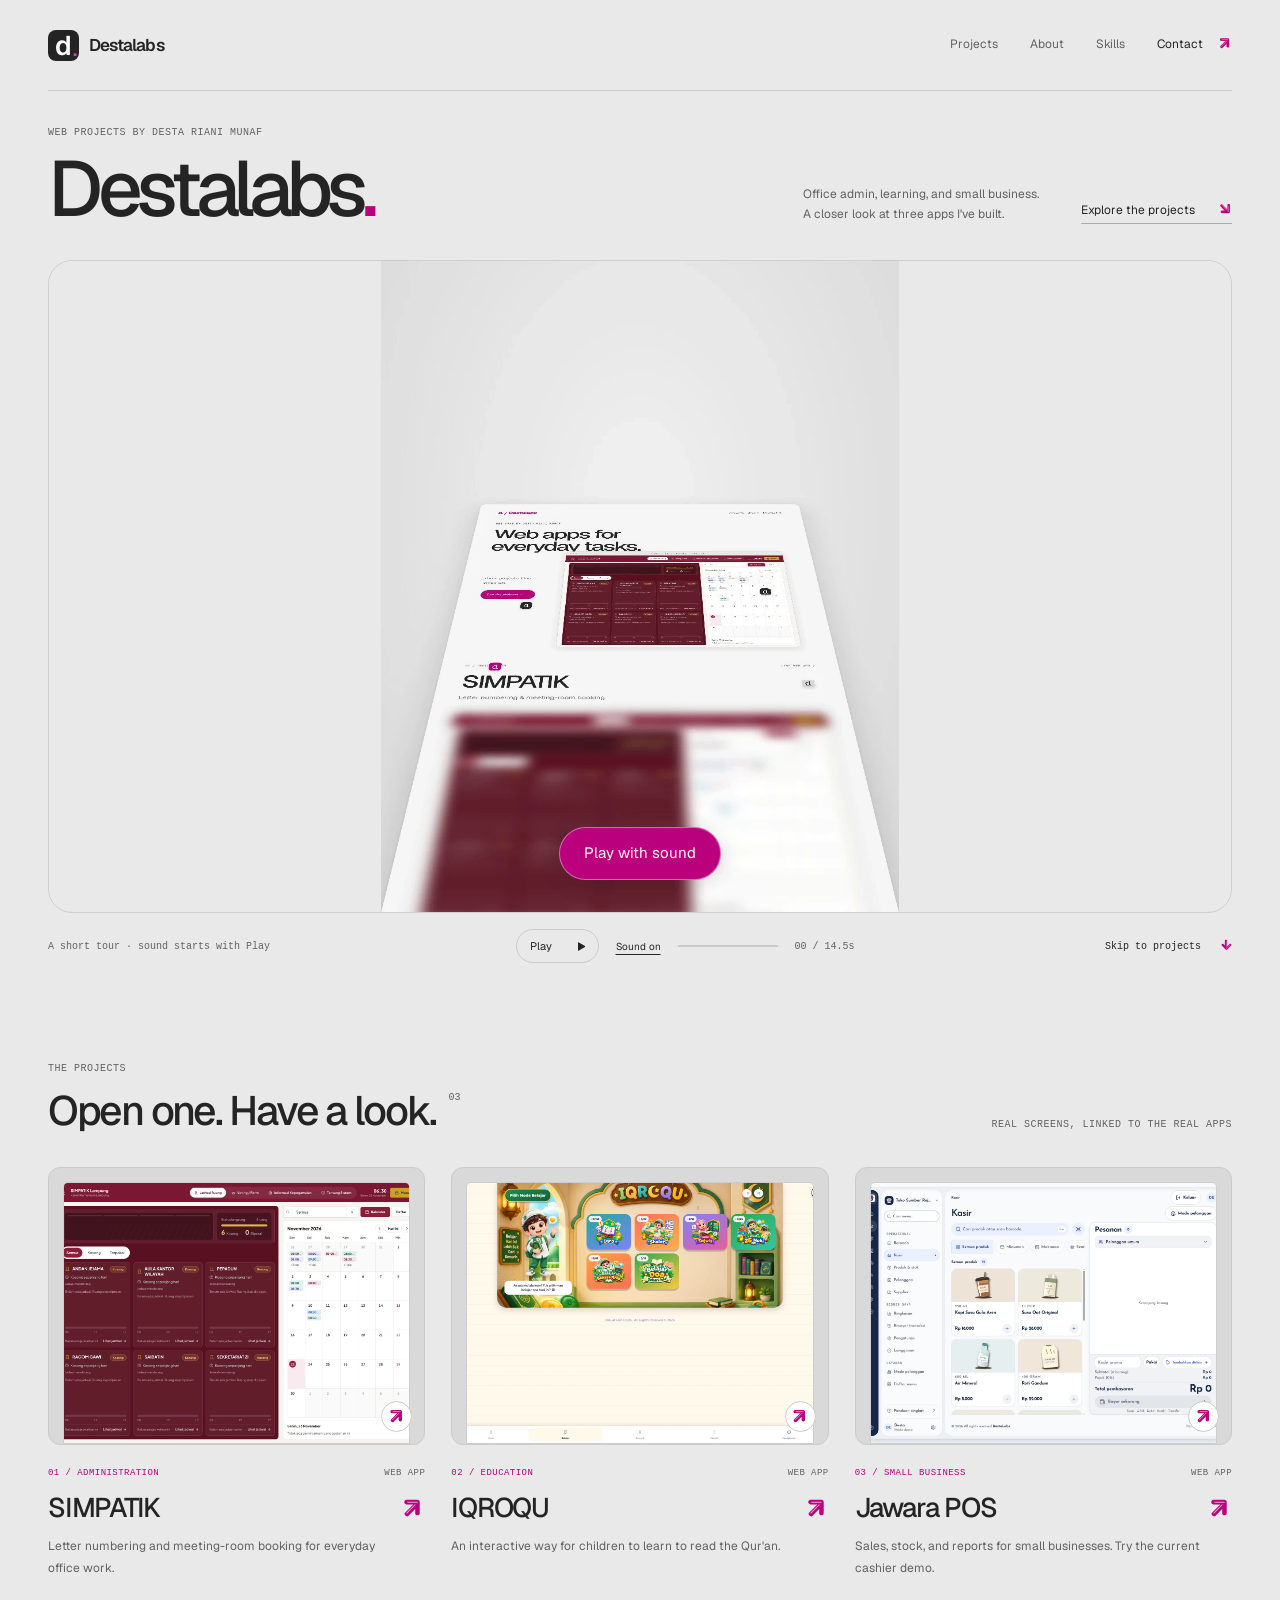
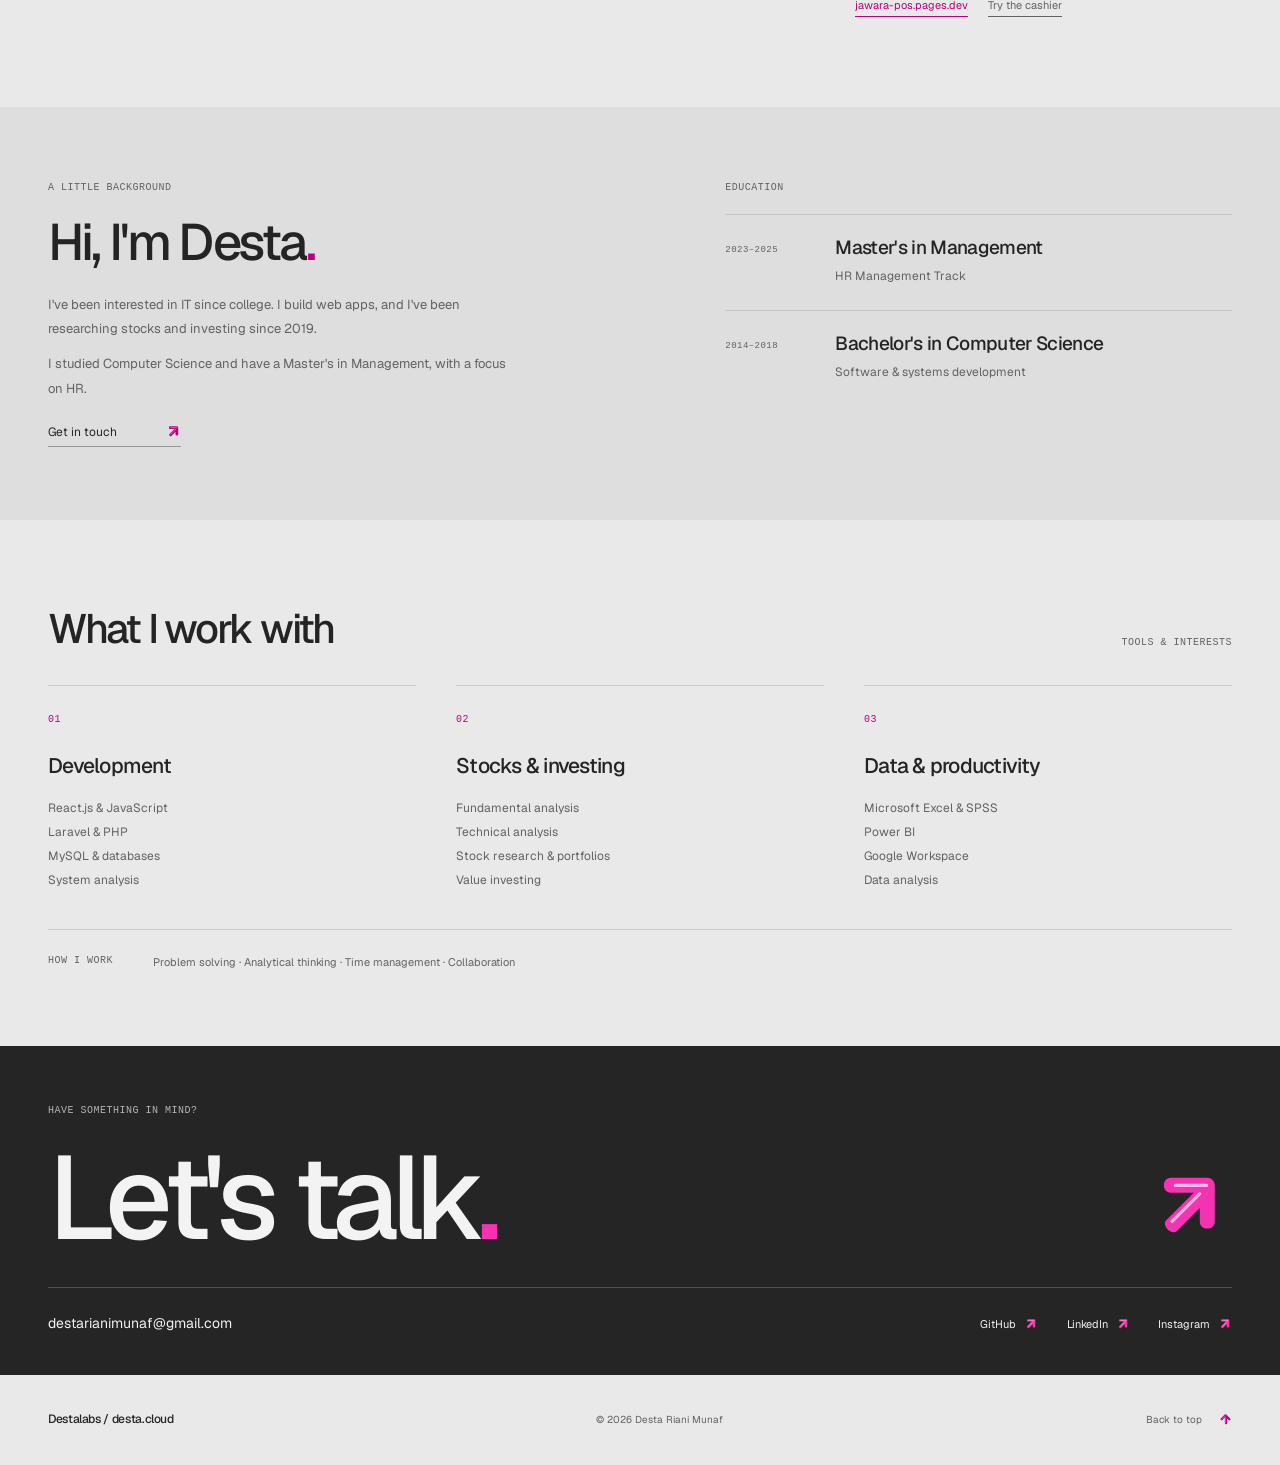
==== commit 6c4632cc: "Keep decorative previews below native video and its play button Co-Authored-By: Devin AI <158243242+" ====
--- a/index.html
+++ b/index.html
@@ -8,7 +8,7 @@
   <title>Destalabs | Web projects by Desta</title>
   <link rel="icon" href="assets/favicon.svg" type="image/svg+xml">
   <link rel="preload" href="assets/geist-latin.woff2" as="font" type="font/woff2" crossorigin>
-  <link rel="stylesheet" href="assets/site.css?v=native-film-1">
+  <link rel="stylesheet" href="assets/site.css?v=native-film-2">
   <script src="main.js" defer></script>
   <script src="assets/interactions.js" defer></script>
   <script type="module" src="assets/flyover.js?v=native-film-1"></script>
--- a/assets/site.css
+++ b/assets/site.css
@@ -38,8 +38,8 @@
 .text-link span { margin-left: 20px; }
 .text-link:hover { border-color: currentColor; }
 .studio { position: relative; overflow: hidden; isolation: isolate; height: clamp(520px, 51vw, 760px); border: 1px solid #cfcfcf; border-radius: 24px; background: radial-gradient(ellipse at 50% 38%, #eeeeee 10%, #dddddd 80%); }
-.film-video { position: absolute; inset: 0; width: 100%; height: 100%; object-fit: contain; background: #e9e9e9; }
-.film-start { position: absolute; left: 50%; bottom: 32px; transform: translateX(-50%); padding: 13px 24px; border: 1px solid #ffffff66; border-radius: 28px; background: var(--accent); color: white; cursor: pointer; white-space: nowrap; box-shadow: 0 4px 22px #24242422; }
+.film-video { position: absolute; z-index: 1; inset: 0; width: 100%; height: 100%; object-fit: contain; background: #e9e9e9; }
+.film-start { position: absolute; z-index: 2; left: 50%; bottom: 32px; transform: translateX(-50%); padding: 13px 24px; border: 1px solid #ffffff66; border-radius: 28px; background: var(--accent); color: white; cursor: pointer; white-space: nowrap; box-shadow: 0 4px 22px #24242422; }
 .film-start:hover { background: #960065; }
 .film-sound { padding: 9px 0; border: 0; background: transparent; color: var(--text); font: 10px Geist, sans-serif; text-decoration: underline; text-underline-offset: 4px; cursor: pointer; white-space: nowrap; }
 .film-frame { display: none; position: absolute; top: 0; left: 0; transform-origin: 0 0; pointer-events: none; }
@@ -90,7 +90,7 @@
 .end-badge { display: inline-block; padding: 7px 21px; background: white; border: 1px solid #d1d1d1; border-radius: 40px; font-size: 21px; line-height: 1.3; letter-spacing: -.04em; }
 .end-line { font-size: 74px; line-height: 1.12; letter-spacing: -.055em; font-weight: 500; margin-top: 14px; }
 .end-tail { font: italic 82px/1 "Instrument Serif", serif; color: var(--accent); letter-spacing: -.025em; margin-top: 0; }
-.static-preview { height: 100%; display: flex; flex-direction: column; align-items: center; justify-content: center; padding: 40px 7%; }
+.static-preview { position: relative; z-index: 0; pointer-events: none; height: 100%; display: flex; flex-direction: column; align-items: center; justify-content: center; padding: 40px 7%; }
 .film-ready .static-preview { display: none; }
 .static-title { font-size: clamp(24px, 3.2vw, 47px); font-weight: 500; letter-spacing: -.045em; }
 .static-screens { display: grid; grid-template-columns: repeat(3, 1fr); align-items: center; gap: 18px; margin-block: 60px 55px; }
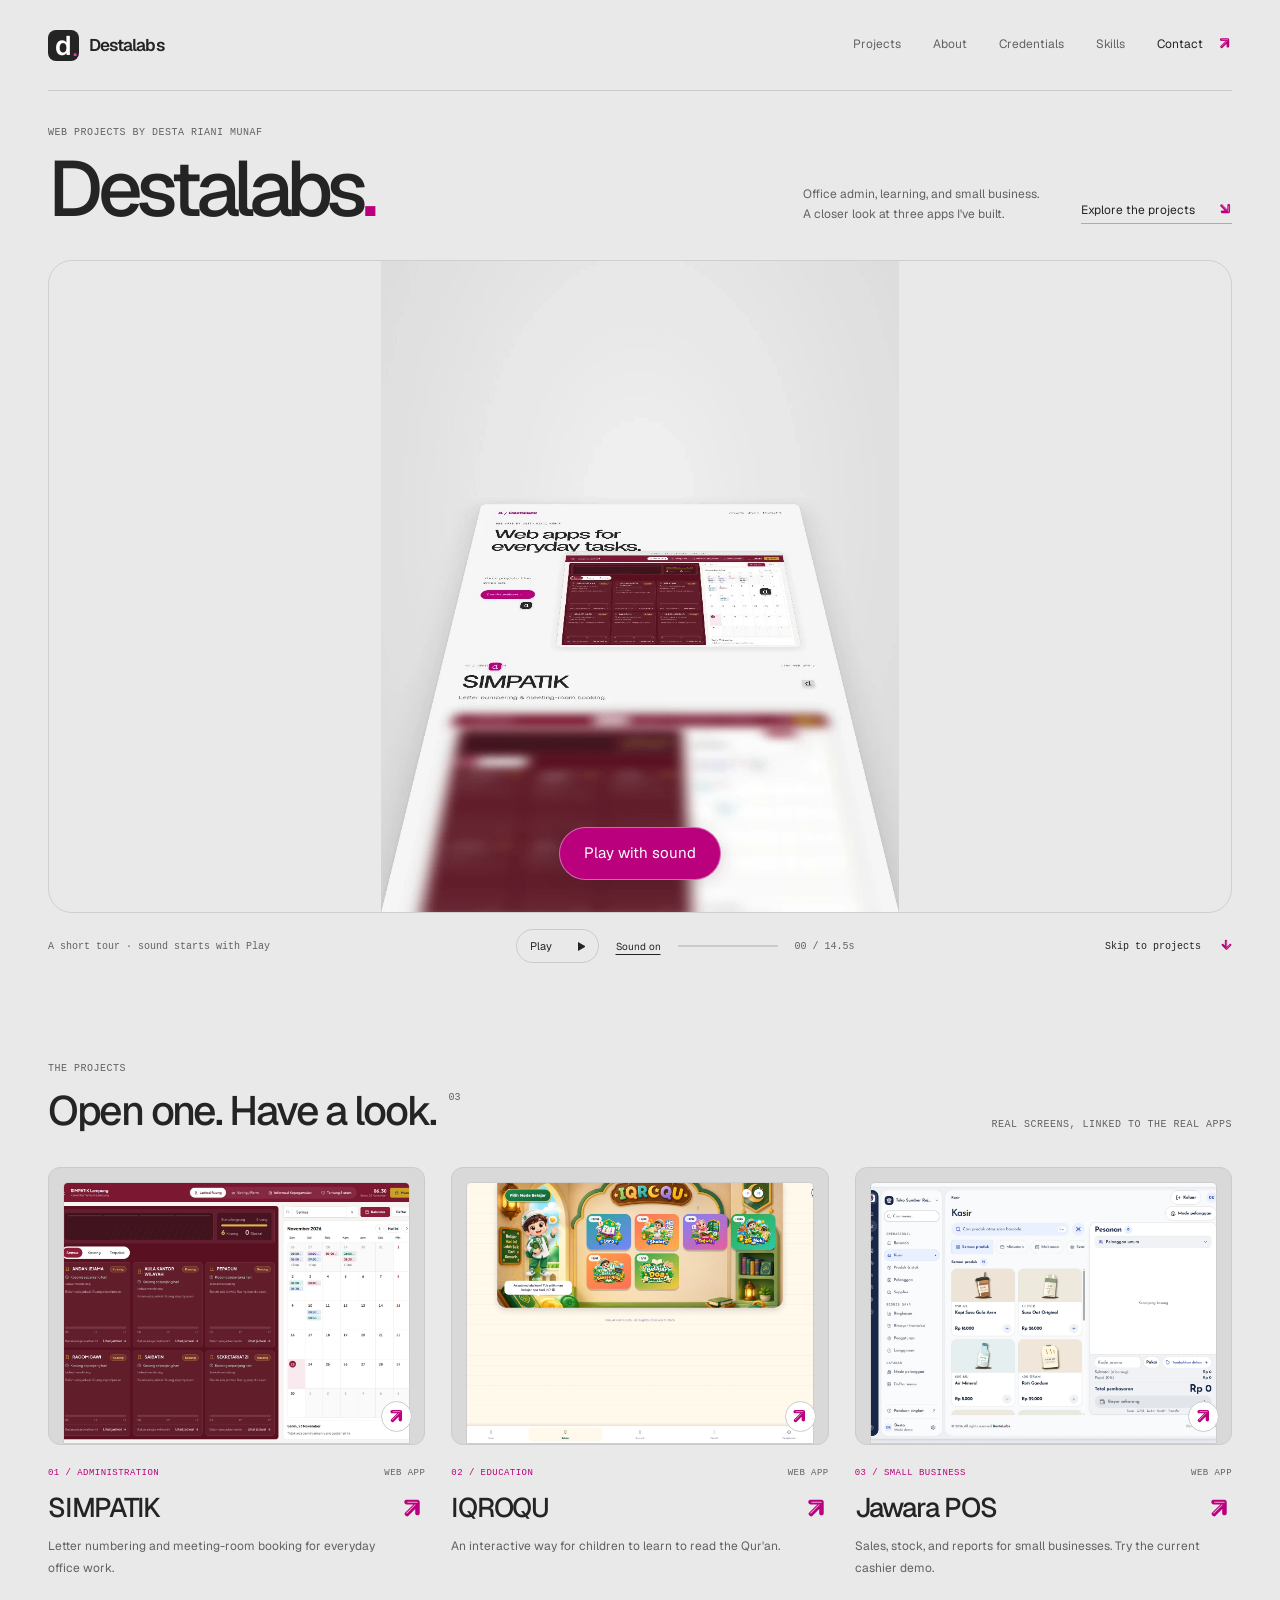
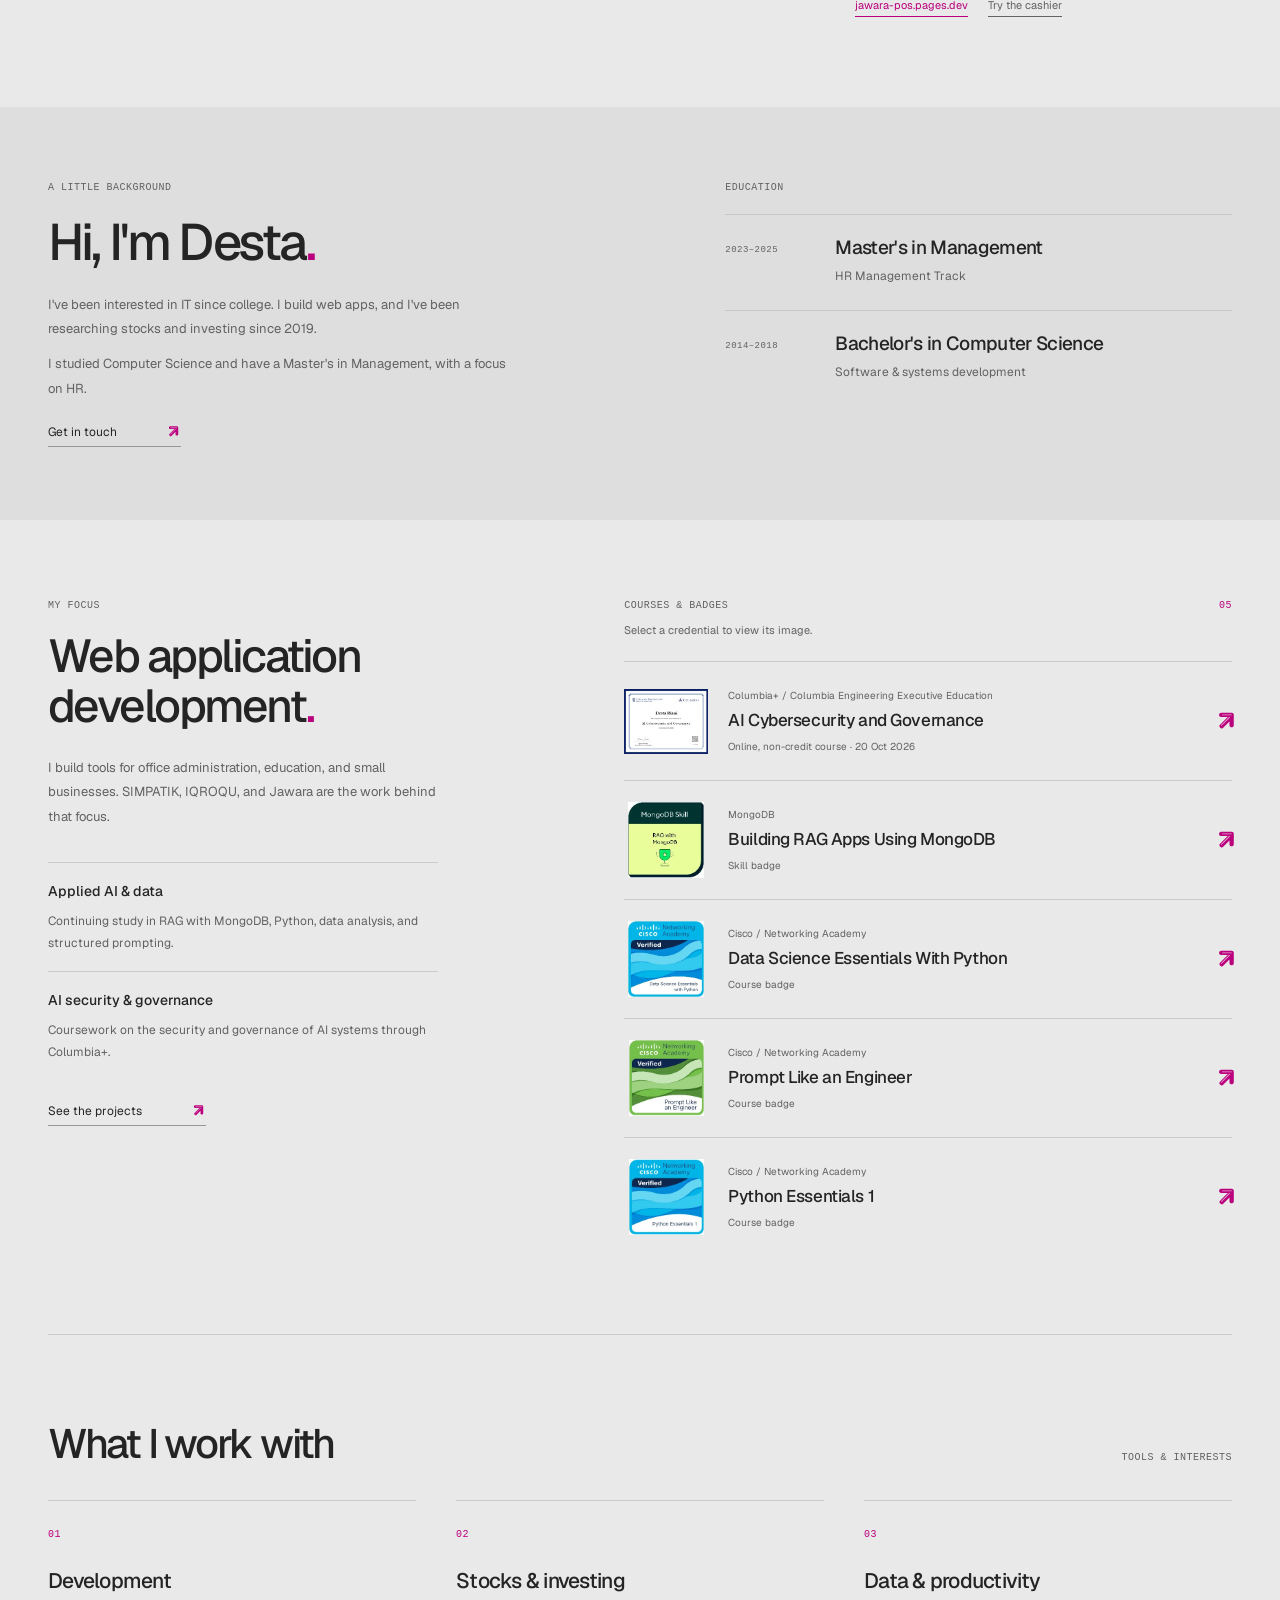
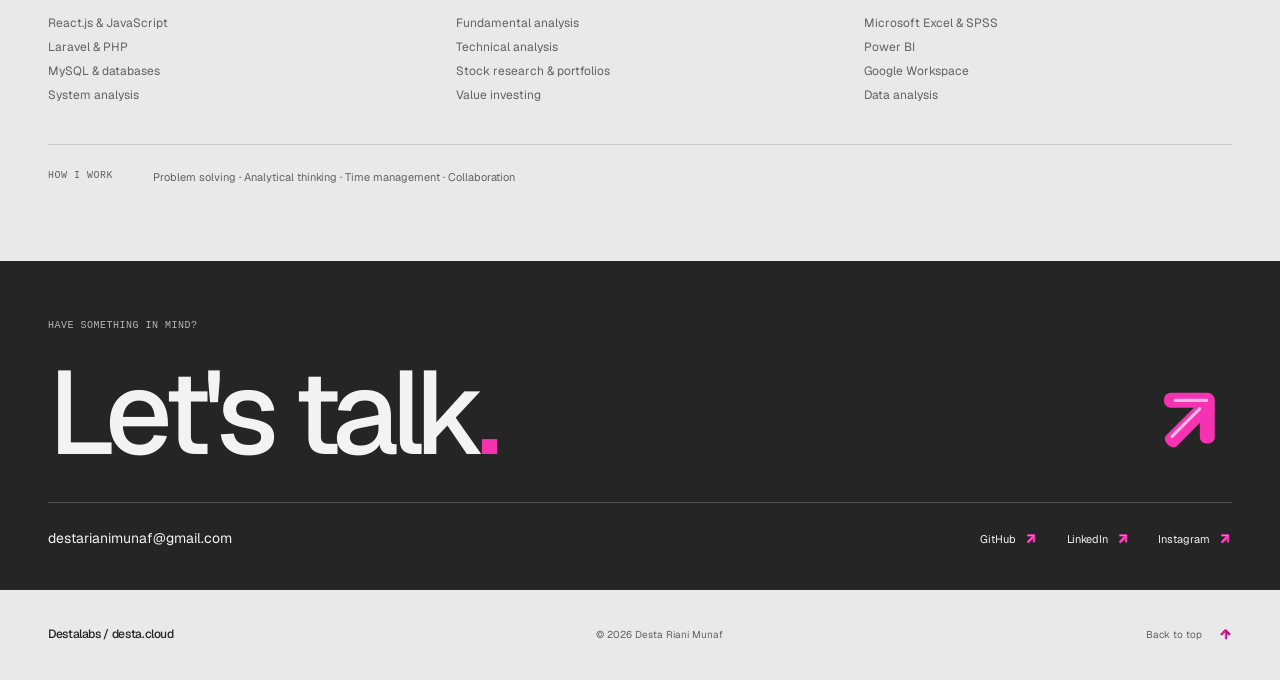
==== commit 350437dd: "Add Desta's credentials and clearly scoped focus areas Co-Authored-By: Devin AI <158243242+devin-ai-" ====
--- a/index.html
+++ b/index.html
@@ -8,7 +8,7 @@
   <title>Destalabs | Web projects by Desta</title>
   <link rel="icon" href="assets/favicon.svg" type="image/svg+xml">
   <link rel="preload" href="assets/geist-latin.woff2" as="font" type="font/woff2" crossorigin>
-  <link rel="stylesheet" href="assets/site.css?v=native-film-2">
+  <link rel="stylesheet" href="assets/site.css?v=credentials-1">
   <script src="main.js" defer></script>
   <script src="assets/interactions.js" defer></script>
   <script type="module" src="assets/flyover.js?v=native-film-1"></script>
@@ -19,7 +19,7 @@
     <div class="wrap header-inner">
       <a class="wordmark" href="#home" aria-label="Destalabs, home"><span class="brand-symbol" aria-hidden="true">d<span>.</span></span>Destalabs</a>
       <nav class="navigation" aria-label="Main navigation" id="navigation">
-        <a href="#karya">Projects</a><a href="#about">About</a><a href="#skills">Skills</a><a href="#contact">Contact <span aria-hidden="true">↗</span></a>
+        <a href="#karya">Projects</a><a href="#about">About</a><a href="#credentials">Credentials</a><a href="#skills">Skills</a><a href="#contact">Contact <span aria-hidden="true">↗</span></a>
       </nav>
       <button class="menu-toggle" type="button" aria-expanded="false" aria-controls="navigation" hidden><span class="menu-label">Menu</span><span class="menu-icon" aria-hidden="true"></span></button>
     </div>
@@ -74,6 +74,29 @@
         <div class="education" id="education"><h3 class="label">Education</h3><div class="education-row"><span class="label">2023–2025</span><div><h4>Master's in Management</h4><p>HR Management Track</p></div></div><div class="education-row"><span class="label">2014–2018</span><div><h4>Bachelor's in Computer Science</h4><p>Software &amp; systems development</p></div></div></div>
       </div>
     </section>
+    <section class="credentials-section wrap" id="credentials" aria-labelledby="credentials-title">
+      <div class="focus-summary">
+        <p class="label">My focus</p>
+        <h2 id="credentials-title">Web application<br>development<span>.</span></h2>
+        <p>I build tools for office administration, education, and small businesses. SIMPATIK, IQROQU, and Jawara are the work behind that focus.</p>
+        <dl class="learning-areas">
+          <div><dt>Applied AI &amp; data</dt><dd>Continuing study in RAG with MongoDB, Python, data analysis, and structured prompting.</dd></div>
+          <div><dt>AI security &amp; governance</dt><dd>Coursework on the security and governance of AI systems through Columbia+.</dd></div>
+        </dl>
+        <a class="inline-link" href="#karya">See the projects <span aria-hidden="true">↗</span></a>
+      </div>
+      <div class="credentials-ledger" aria-labelledby="credentials-list-title">
+        <div class="credentials-heading"><h3 class="label" id="credentials-list-title">Courses &amp; badges</h3><span class="label">05</span></div>
+        <p class="credentials-note">Select a credential to view its image.</p>
+        <ul class="credential-list">
+          <li><a class="credential" href="assets/credentials/columbia-ai-cybersecurity-governance.webp" target="_blank" rel="noopener noreferrer" aria-label="View AI Cybersecurity and Governance certificate image (opens in a new tab)"><span class="credential-art"><img src="assets/credentials/columbia-ai-cybersecurity-governance.webp" alt="Columbia+ course completion certificate awarded to Desta Riani" width="1187" height="919" loading="lazy"></span><div><p class="credential-issuer">Columbia+ / Columbia Engineering Executive Education</p><h4>AI Cybersecurity and Governance</h4><p class="credential-detail">Online, non-credit course · 20 Oct 2026</p></div><span class="credential-arrow" aria-hidden="true">↗</span></a></li>
+          <li><a class="credential" href="assets/credentials/mongodb-rag.webp" target="_blank" rel="noopener noreferrer" aria-label="View Building RAG Apps Using MongoDB badge image (opens in a new tab)"><span class="credential-art"><img src="assets/credentials/mongodb-rag.webp" alt="MongoDB Skill badge: RAG with MongoDB" width="218" height="219" loading="lazy"></span><div><p class="credential-issuer">MongoDB</p><h4>Building RAG Apps Using MongoDB</h4><p class="credential-detail">Skill badge</p></div><span class="credential-arrow" aria-hidden="true">↗</span></a></li>
+          <li><a class="credential" href="assets/credentials/cisco-data-science-python.webp" target="_blank" rel="noopener noreferrer" aria-label="View Data Science Essentials With Python badge image (opens in a new tab)"><span class="credential-art"><img src="assets/credentials/cisco-data-science-python.webp" alt="Cisco Networking Academy badge: Data Science Essentials with Python" width="218" height="218" loading="lazy"></span><div><p class="credential-issuer">Cisco / Networking Academy</p><h4>Data Science Essentials With Python</h4><p class="credential-detail">Course badge</p></div><span class="credential-arrow" aria-hidden="true">↗</span></a></li>
+          <li><a class="credential" href="assets/credentials/cisco-prompt-engineer.webp" target="_blank" rel="noopener noreferrer" aria-label="View Prompt Like an Engineer badge image (opens in a new tab)"><span class="credential-art"><img src="assets/credentials/cisco-prompt-engineer.webp" alt="Cisco Networking Academy badge: Prompt Like an Engineer" width="218" height="220" loading="lazy"></span><div><p class="credential-issuer">Cisco / Networking Academy</p><h4>Prompt Like an Engineer</h4><p class="credential-detail">Course badge</p></div><span class="credential-arrow" aria-hidden="true">↗</span></a></li>
+          <li><a class="credential" href="assets/credentials/cisco-python-essentials-1.webp" target="_blank" rel="noopener noreferrer" aria-label="View Python Essentials 1 badge image (opens in a new tab)"><span class="credential-art"><img src="assets/credentials/cisco-python-essentials-1.webp" alt="Cisco Networking Academy badge: Python Essentials 1" width="218" height="220" loading="lazy"></span><div><p class="credential-issuer">Cisco / Networking Academy</p><h4>Python Essentials 1</h4><p class="credential-detail">Course badge</p></div><span class="credential-arrow" aria-hidden="true">↗</span></a></li>
+        </ul>
+      </div>
+    </section>
     <section class="skills-section wrap" id="skills" aria-labelledby="skills-title">
       <div class="section-heading"><h2 id="skills-title">What I work with</h2><p class="label">Tools &amp; interests</p></div>
       <div class="skills-grid">
--- a/assets/site.css
+++ b/assets/site.css
@@ -137,6 +137,28 @@
 .education-row > span { padding-top: 5px; font-size: 9px; }
 .education-row h4 { font-size: 19px; letter-spacing: -.035em; }
 .education-row p { margin-top: 8px; color: var(--muted); font-size: 12px; }
+.credentials-section { display: grid; grid-template-columns: 1fr 1.25fr; gap: 90px; padding-block: 78px; border-bottom: 1px solid var(--line); }
+.focus-summary h2 { margin-top: 18px; font-size: clamp(32px, 3.6vw, 52px); line-height: 1.08; }
+.focus-summary h2 > span { color: var(--accent); }
+.focus-summary > p:not(.label) { max-width: 390px; margin-top: 24px; color: var(--muted); font-size: 13px; line-height: 1.9; }
+.learning-areas { margin: 32px 0 0; max-width: 390px; }
+.learning-areas > div { border-top: 1px solid var(--line); padding-block: 17px; }
+.learning-areas dt { font-size: 14px; font-weight: 500; }
+.learning-areas dd { margin: 8px 0 0; color: var(--muted); font-size: 12px; line-height: 1.8; }
+.credentials-heading { display: flex; align-items: center; justify-content: space-between; gap: 20px; }
+.credentials-heading h3 { font-weight: 400; }
+.credentials-heading > span { color: var(--accent); }
+.credentials-note { margin-top: 7px; color: var(--muted); font-size: 11px; }
+.credential-list { list-style: none; margin: 22px 0 0; padding: 0; }
+.credential-list > li { border-top: 1px solid var(--line); }
+.credential { display: grid; grid-template-columns: 84px minmax(0, 1fr) 16px; align-items: center; gap: 20px; padding-block: 21px; }
+.credential-art { display: grid; place-items: center; width: 84px; min-height: 76px; }
+.credential-art img { max-height: 76px; width: auto; object-fit: contain; }
+.credential-issuer { color: var(--muted); font-size: 10px; line-height: 1.6; }
+.credential h4 { margin-top: 5px; font-size: 17px; line-height: 1.4; letter-spacing: -.025em; }
+.credential-detail { margin-top: 6px; color: var(--muted); font-size: 10px; }
+.credential-arrow { color: var(--accent); font-size: 19px; }
+.credential:hover h4 { text-decoration: underline; text-underline-offset: 4px; }
 .skills-section { padding-block: 75px; }
 .skills-grid { display: grid; grid-template-columns: repeat(3, minmax(0, 1fr)); gap: 40px; }
 .skill-group { border-top: 1px solid var(--line); padding-top: 19px; }
@@ -189,6 +211,7 @@
   .project-grid { gap: 20px; }
   .project-meta { font-size: 8px; }
   .about-grid { gap: 60px; }
+  .credentials-section { gap: 45px; }
   .education-row { display: block; }
   .education-row > div { margin-top: 12px; }
 }
@@ -250,6 +273,15 @@
   .education-row { display: grid; grid-template-columns: 65px 1fr; gap: 20px; }
   .education-row > div { margin-top: 0; }
   .education-row h4 { font-size: 18px; }
+  .credentials-section { grid-template-columns: minmax(0, 1fr); gap: 38px; padding-block: 43px; }
+  .focus-summary h2 { font-size: 38px; }
+  .focus-summary > p:not(.label) { font-size: 12px; margin-top: 19px; }
+  .learning-areas { margin-top: 24px; }
+  .credential { grid-template-columns: 62px minmax(0, 1fr) 14px; gap: 14px; padding-block: 20px; }
+  .credential-art { width: 62px; min-height: 62px; }
+  .credential-art img { max-height: 62px; }
+  .credential h4 { font-size: 15px; }
+  .credential-issuer, .credential-detail { font-size: 9px; }
   .skills-section { padding-block: 43px; }
   .skills-grid { grid-template-columns: 1fr; gap: 24px; }
   .skill-group { display: grid; grid-template-columns: 30px 1fr; column-gap: 10px; padding-top: 17px; }
